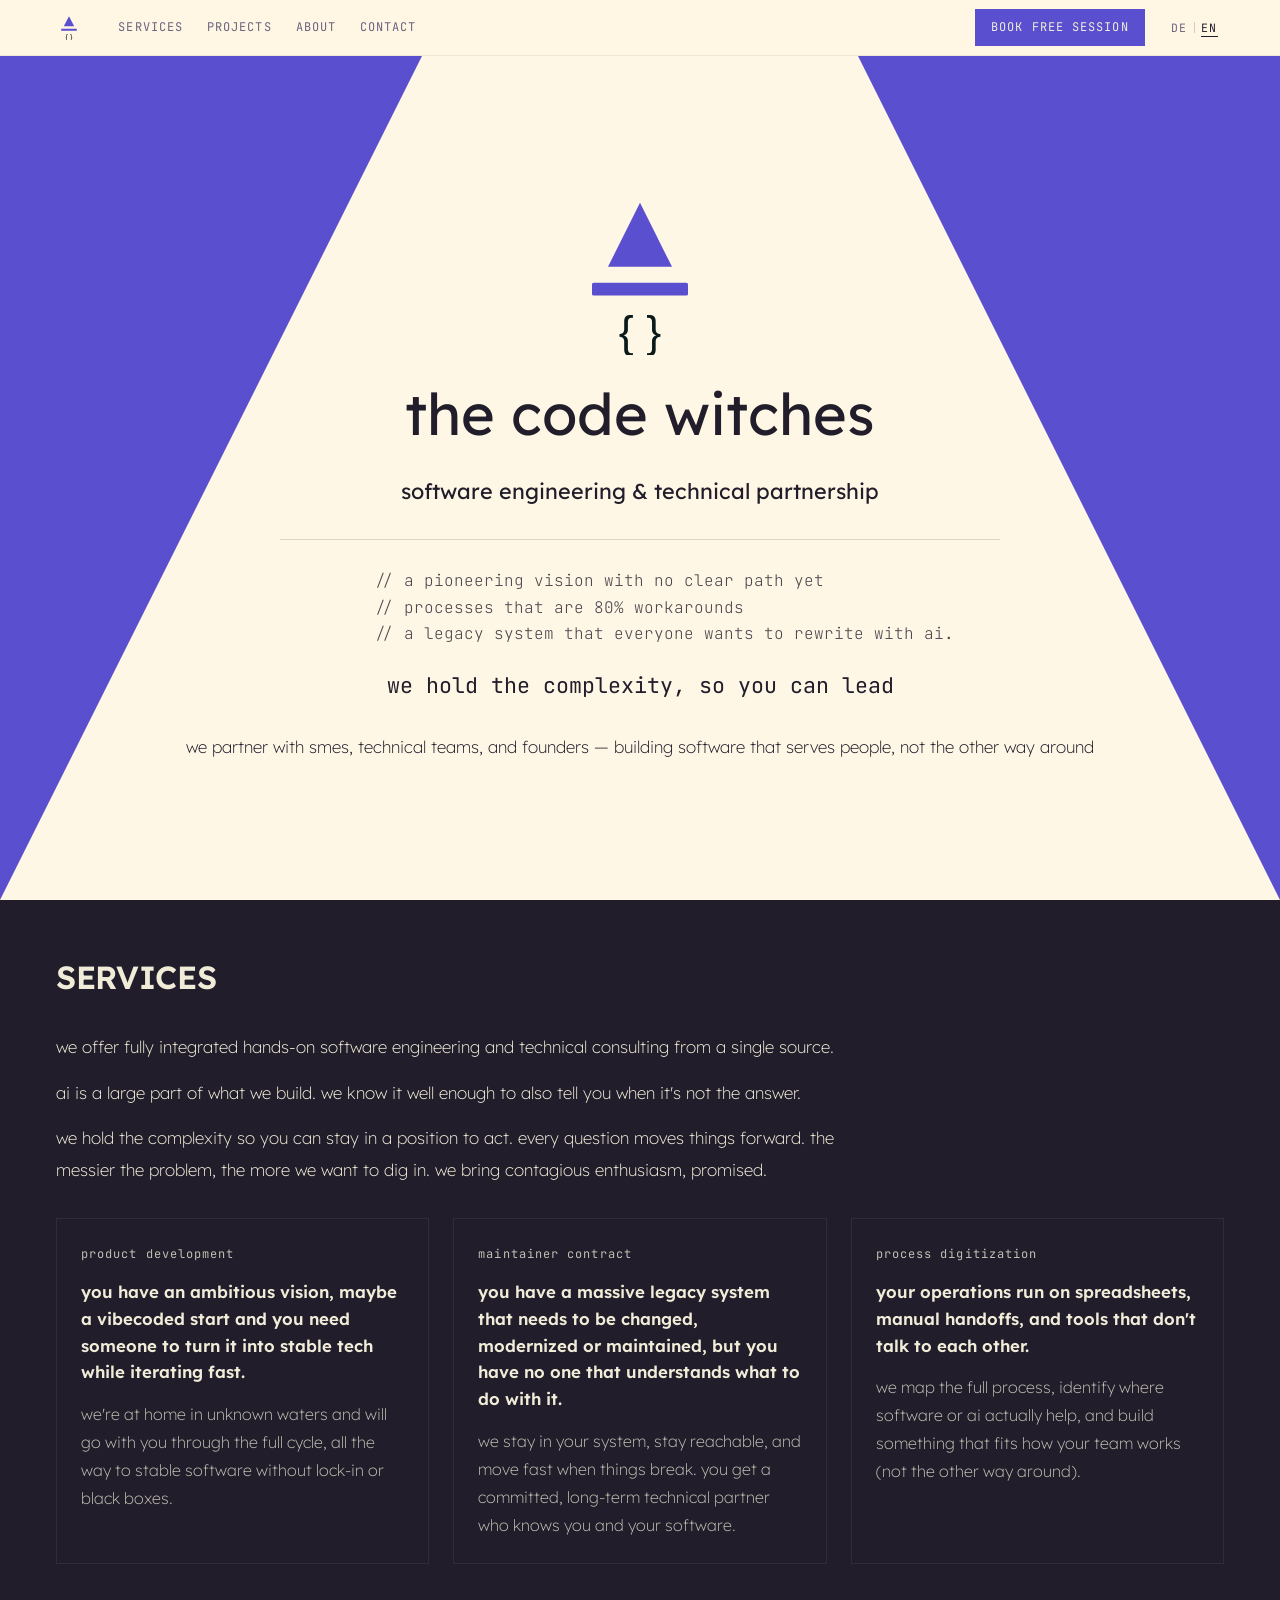
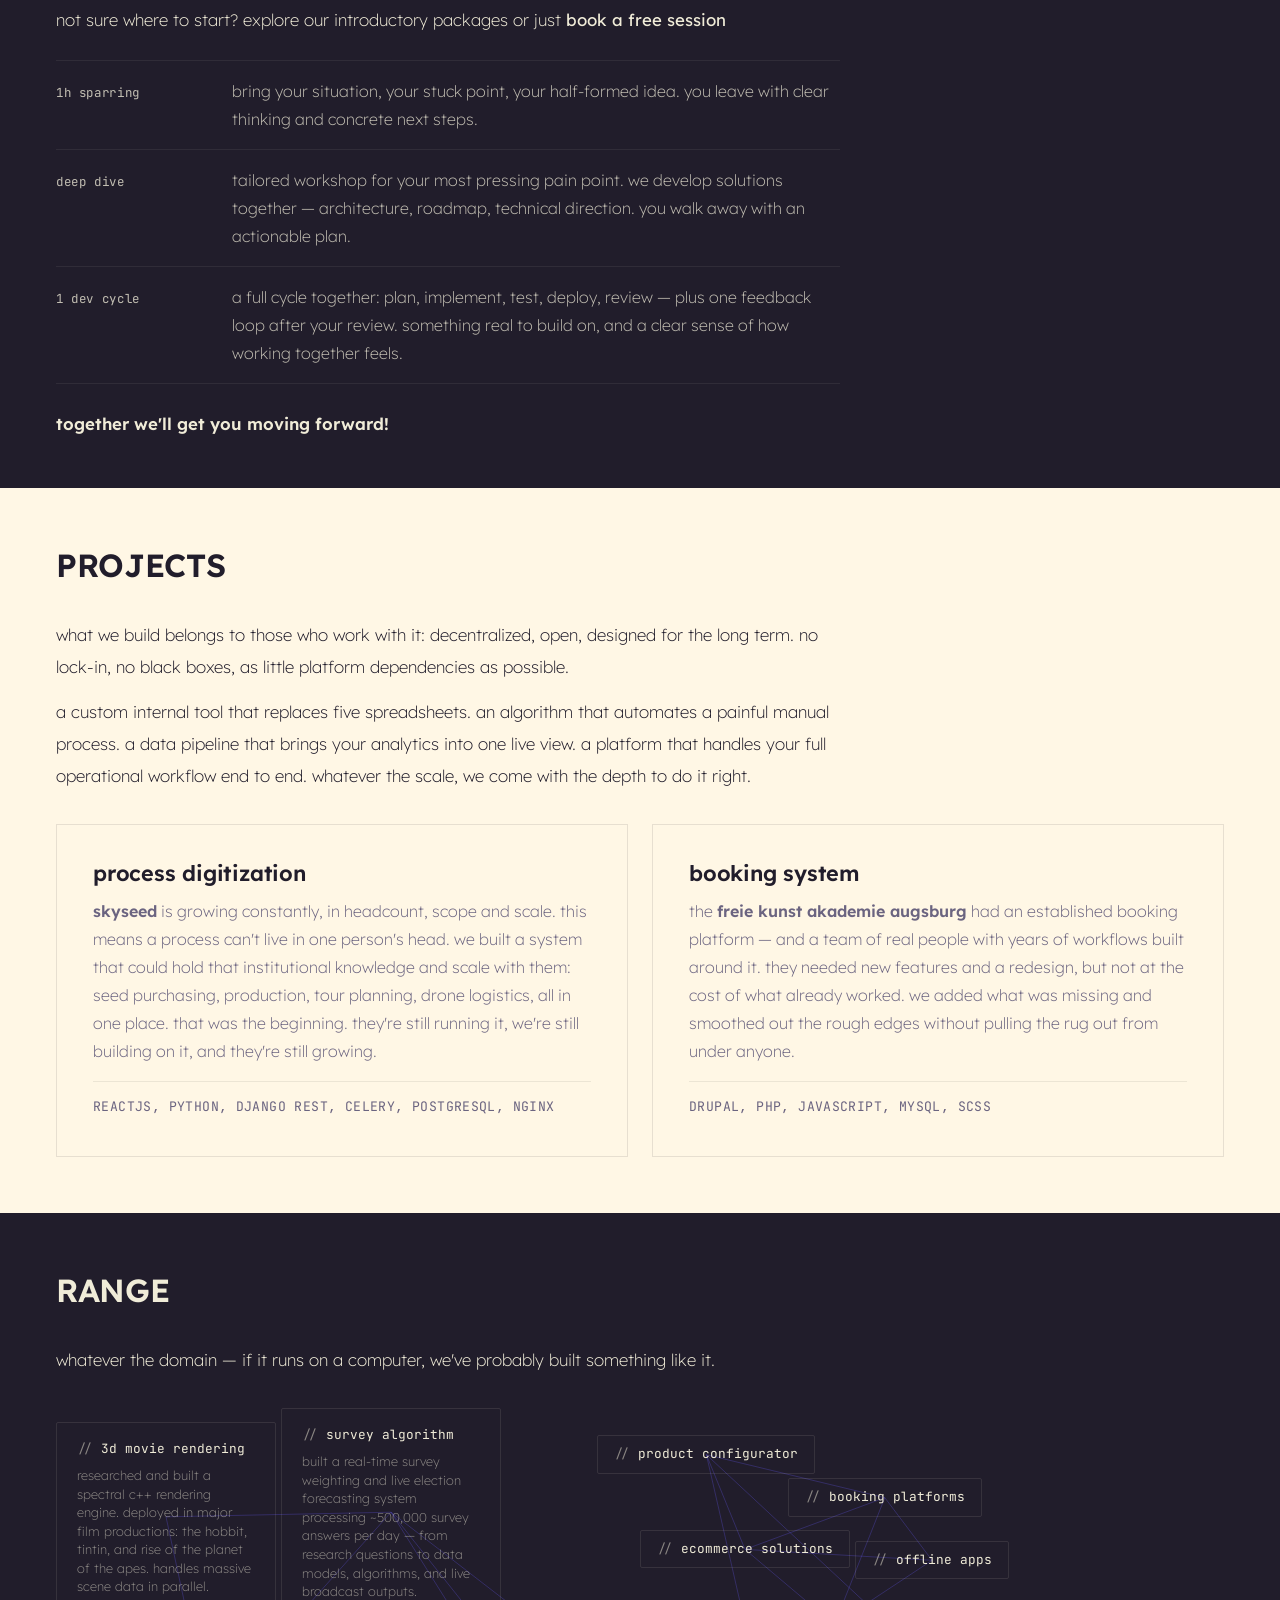
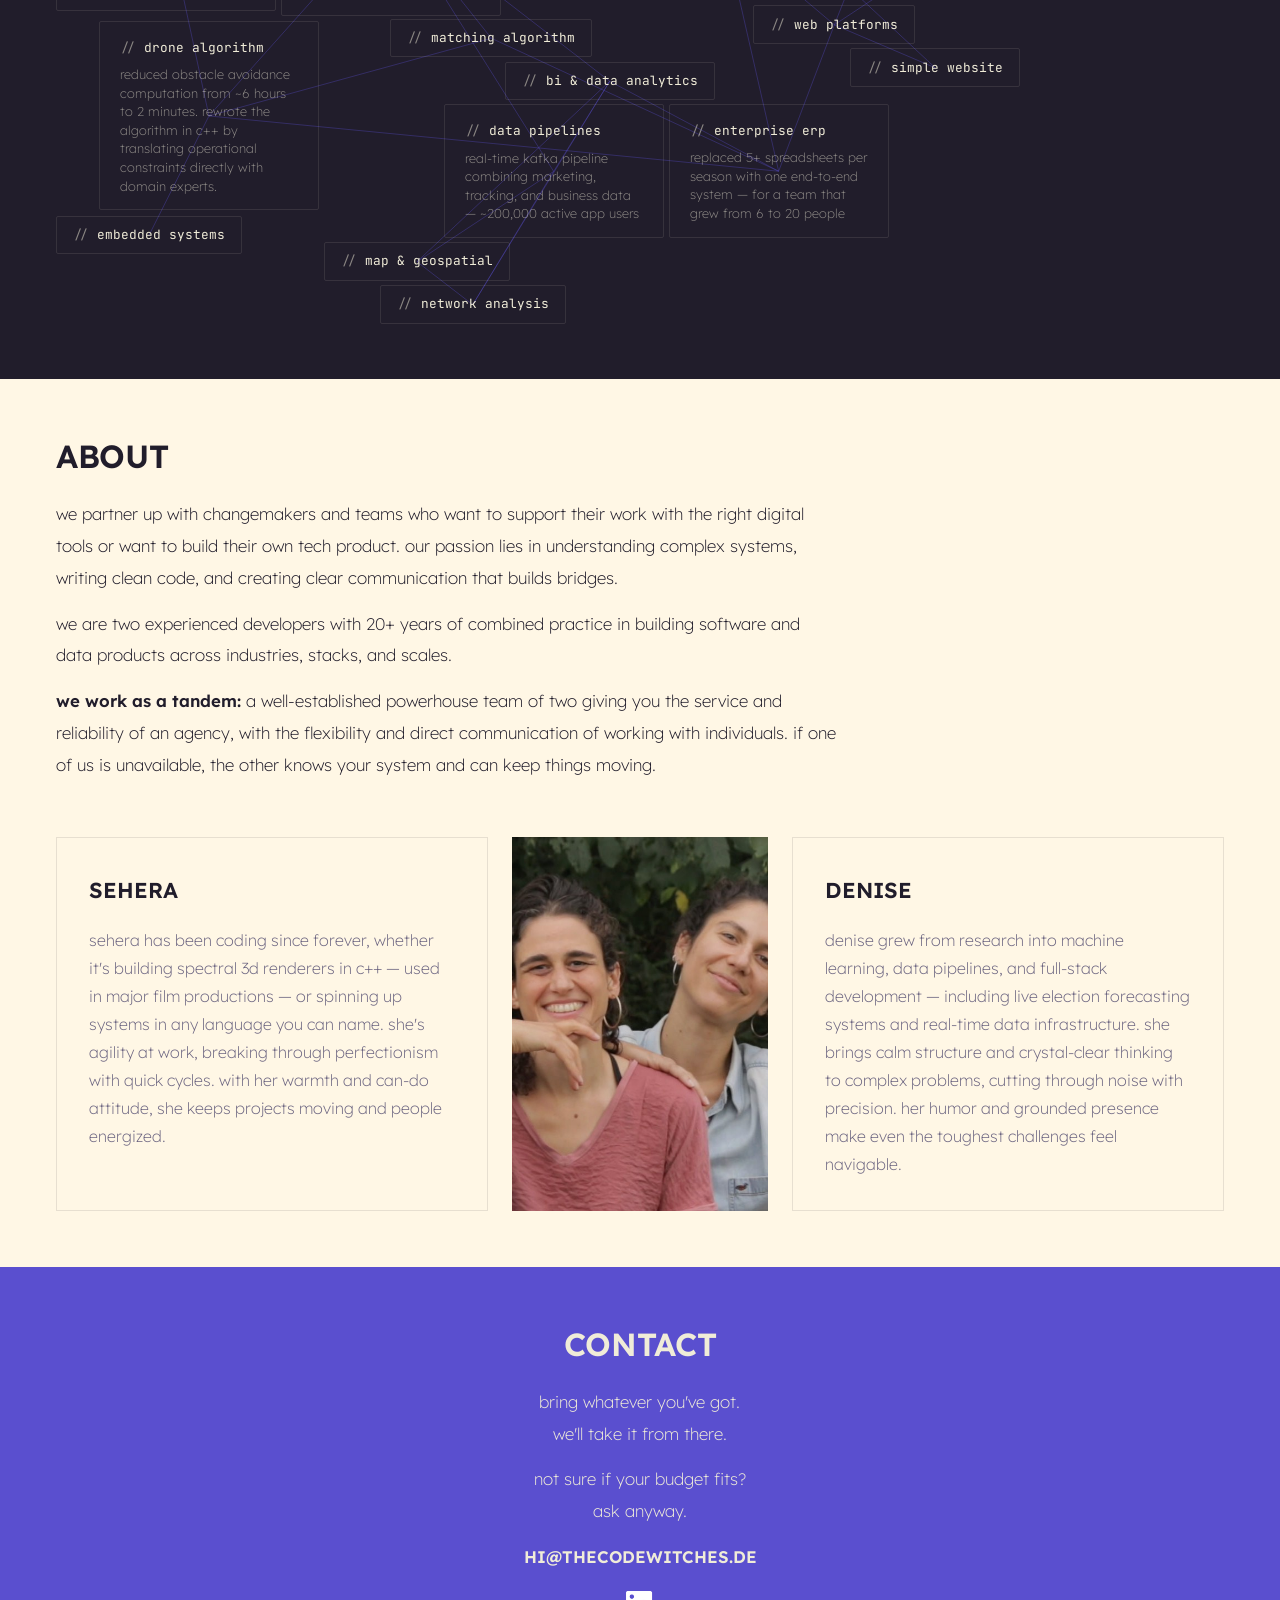
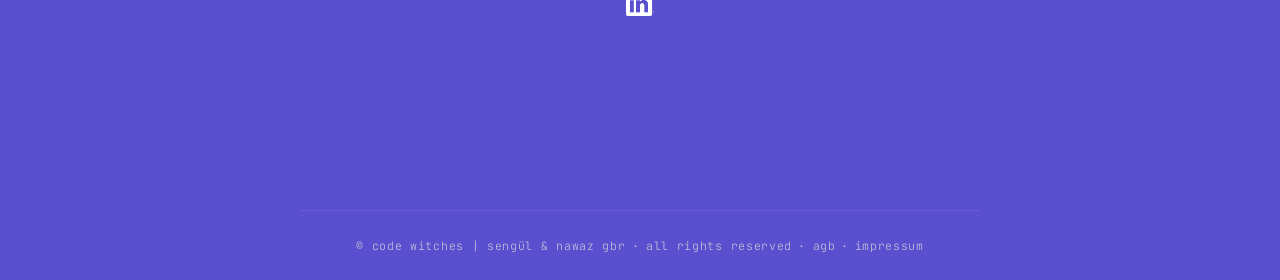
==== index.html @ 7bf9b3cb "add simple website, matching algo, and product configurator to range cloud - add simple website tag " ====
<!doctype html>
<html lang="en">
  <head>
    <meta charset="UTF-8" />
    <meta name="viewport" content="width=device-width, initial-scale=1" />
    <title>the code witches</title>
    <meta
      name="description"
      content="The Code Witches — software engineering & technical partnership for SMEs, technical teams, and founders."
    />
    <meta property="og:title" content="The Code Witches" />
    <meta
      property="og:description"
      content="Software engineering & technical partnership for SMEs, technical teams, and founders."
    />
    <meta property="og:type" content="website" />
    <link rel="preconnect" href="https://fonts.googleapis.com" />
    <link rel="preconnect" href="https://fonts.gstatic.com" crossorigin />
    <link
      href="https://fonts.googleapis.com/css2?family=JetBrains+Mono:wght@400&family=Lexend:wght@100;200;400;600&display=swap"
      rel="stylesheet"
    />
    <link
      rel="icon"
      href="assets/logo.svg"
      type="image/svg+xml"
      media="(prefers-color-scheme: light)"
    />
    <link
      rel="icon"
      href="assets/logo-dark.svg"
      type="image/svg+xml"
      media="(prefers-color-scheme: dark)"
    />
    <link rel="stylesheet" href="styles/main.css" />
    <link rel="stylesheet" href="styles/shared.css" />
    <link rel="stylesheet" href="styles/hero.css" />
    <link rel="stylesheet" href="styles/about.css" />
    <link rel="stylesheet" href="styles/services.css" />
    <link rel="stylesheet" href="styles/clients.css" />
    <link rel="stylesheet" href="styles/range.css" />
    <link rel="stylesheet" href="styles/contact.css" />
    <link rel="stylesheet" href="styles/modal.css" />
  </head>

  <body>
    <header class="site-header"></header>
    <script src="scripts/nav.js"></script>

    <main>
      <!-- Hero -->
      <section id="hero" class="section section__hero">
        <div class="hero__content">
          <img
            class="hero__logo"
            src="assets/logo.svg"
            alt="The Code Witches Logo"
          />
          <h1 class="hero__title">the code witches</h1>
          <p class="hero__tagline" data-i18n="hero.tagline">
            we hold the complexity, so you can lead
          </p>
          <hr class="hero__sep" />
          <div class="hero__poem">
            <div class="hero__poem__lines">
              <p data-i18n="hero.poem1">
                a pioneering vision with no clear path yet
              </p>
              <p data-i18n="hero.poem2">processes that are 80% workarounds</p>
              <p data-i18n="hero.poem3">
                A legacy system that everyone wants to rewrite with AI.
              </p>
            </div>
            <p class="hero__punchline" data-i18n="hero.poem4">
              we hold the complexity, so you can lead
            </p>
          </div>
          <p class="hero__audience" data-i18n="hero.audience">
            we partner with smes, technical teams, and founders — building
            software that serves people, not the other way around
          </p>
        </div>
      </section>

      <!-- Services -->
      <section id="services" class="section section__services">
        <h2 class="section__title" data-i18n="services.title">services</h2>
        <div class="content">
          <p data-i18n="services.p1">
            We offer fully integrated hands-on software engineering and
            technical consulting from a single source.
          </p>
          <p data-i18n="services.p2">
            We work with AI where it genuinely helps — and we'll tell you when
            it doesn't.
          </p>
          <p data-i18n="services.p3">
            We hold the complexity so you can stay in a position to act. Every
            question moves things forward. The messier the problem, the more we
            want to dig in. We bring contagious enthusiasm, promised.
          </p>
        </div>
        <div class="service-offers">
          <div class="service-offer">
            <h3
              class="service-offer__title"
              data-i18n="services.offer.product.title"
            >
              product development
            </h3>
            <p
              class="service-offer__pain"
              data-i18n="services.offer.product.pain"
            >
              You have an ambitious vision, maybe a vibecoded start and you
              need someone to turn it into stable tech while iterating fast.
            </p>
            <p
              class="service-offer__desc"
              data-i18n="services.offer.product.desc"
            >
              We're at home in unknown waters and will go with you through the
              full cycle, all the way to stable software without lock-in or
              black boxes.
            </p>
          </div>
          <div class="service-offer">
            <h3
              class="service-offer__title"
              data-i18n="services.offer.maintainer.title"
            >
              maintainer contract
            </h3>
            <p
              class="service-offer__pain"
              data-i18n="services.offer.maintainer.pain"
            >
              You have a massive legacy system that needs to be changed,
              modernized or maintained, but you have no one that understands
              what do with it.
            </p>
            <p
              class="service-offer__desc"
              data-i18n="services.offer.maintainer.desc"
            >
              We stay in your system, stay reachable, and move fast when things
              break. You get a commited, long-term technical partner who knows
              you and your software.
            </p>
          </div>
          <div class="service-offer">
            <h3
              class="service-offer__title"
              data-i18n="services.offer.process.title"
            >
              process digitization
            </h3>
            <p
              class="service-offer__pain"
              data-i18n="services.offer.process.pain"
            >
              Your operations run on spreadsheets, manual handoffs, and tools
              that don't talk to each other.
            </p>
            <p
              class="service-offer__desc"
              data-i18n="services.offer.process.desc"
            >
              We map the full process, identify where software or ai actually
              help, and build something that fits how your team works (not the
              other way around)
            </p>
          </div>
        </div>
        <p class="service-cards__label" data-i18n="services.onramp">
          not sure where to start? book a free session — or explore our intro
          formats:
        </p>
        <div class="service-steps">
          <div class="service-step">
            <span
              class="service-step__title"
              data-i18n="services.sparring.title"
              >1h sparring</span
            >
            <p class="service-step__desc" data-i18n="services.sparring.desc">
              Bring your situation, your stuck point, your half-formed idea.
              You leave with clear thinking and concrete next steps.
            </p>
          </div>
          <div class="service-step">
            <span
              class="service-step__title"
              data-i18n="services.deepdive.title"
              >deep dive</span
            >
            <p class="service-step__desc" data-i18n="services.deepdive.desc">
              tailored workshop for your most pressing pain point. we develop
              solutions together — architecture, roadmap, technical direction.
              you walk away with an actionable plan.
            </p>
          </div>
          <div class="service-step">
            <span
              class="service-step__title"
              data-i18n="services.devcycle.title"
              >1 dev cycle</span
            >
            <p class="service-step__desc" data-i18n="services.devcycle.desc">
              a full cycle together: discover, plan, implement, test, deploy,
              review — plus one feedback loop after your review. something real
              to build on, and a clear sense of how working together feels.
            </p>
          </div>
        </div>
        <div class="content">
          <p data-i18n="services.p4"><b>Together we'll get you moving forward!</b></p>
        </div>
      </section>

      <!-- Clients -->
      <section id="clients" class="section section__clients">
        <h2 class="section__title" data-i18n="projects.title">projects</h2>
        <div class="content">
          <p data-i18n="projects.p1">
            What we build belongs to those who work with it: decentralized,
            open, designed for the long term. No lock-in, no black boxes, as
            little platform dependencies as possible.
          </p>
          <!-- da häng ich nicht an der formulierung, aber es ist sonst zu wenig text visuell -->
          <p data-i18n="projects.p2">
            A custom internal tool that replaces five spreadsheets. An algorithm
            that automates a painful manual process. A data pipeline that brings
            your analytics into one live view. A platform that handles your full
            operational workflow end to end. Whatever the scale, we come with
            the depth to do it right.
          </p>
        </div>
        <div class="clients__grid">
          <div class="client__block block1">
            <div class="client__block__content">
              <h3
                class="client__block__title"
                data-i18n="projects.digitization.title"
              >
                Process Digitization
              </h3>
              <div class="client__block__details">
                <p
                  class="client__block__description"
                  data-i18n="projects.digitization.desc"
                >
                  <a href="https://www.skyseed.eco" class="client__link"
                    >Skyseed</a
                  >
                  was growing fast — and a growing team means a process can't
                  live in one person's head anymore. We built a system that
                  could hold that institutional knowledge and scale with them:
                  seed purchasing, production, tour planning, drone logistics,
                  all in one place. That was the beginning. They're still
                  running it, we're still building on it, and they're still
                  growing.
                </p>
                <span class="client__block__stack"
                  >ReactJS, Python, Django REST, Celery, PostgreSQL, NGINX</span
                >
              </div>
            </div>
          </div>
          <div class="client__block block2">
            <div class="client__block__content">
              <h3
                class="client__block__title"
                data-i18n="projects.booking.title"
              >
                Booking System
              </h3>
              <div class="client__block__details">
                <p
                  class="client__block__description"
                  data-i18n="projects.booking.desc"
                >
                  The
                  <a
                    href="https://freie-kunst-akademie-augsburg.de/"
                    class="client__link"
                    >Freie Kunst Akademie Augsburg</a
                  >
                  had an established booking platform — and a team of real
                  people with years of workflows built around it. They needed
                  new features and a redesign, but not at the cost of what
                  already worked. We added what was missing and smoothed out the
                  rough edges without pulling the rug out from under anyone.
                </p>
                <span class="client__block__stack"
                  >Drupal, PHP, Javascript, MySQL, SCSS</span
                >
              </div>
            </div>
          </div>
        </div>
      </section>

      <!-- Range / Domain Breadth -->
      <section id="range" class="section section__range">
        <h2 class="section__title" data-i18n="range.title">range</h2>
        <div class="content">
          <p data-i18n="range.intro">
            whatever the domain - if it runs on a computer, chances are we built
            something like it.
          </p>
        </div>
        <div class="breadth__tags">
          <!-- algorithmic cluster -->
          <div class="breadth__tag breadth__tag--featured">
            <span class="breadth__tag__label" data-i18n="range.tag.film.label"
              >3D movie rendering</span
            >
            <span
              class="breadth__tag__outcome"
              data-i18n="range.tag.film.outcome"
              >researched and built a spectral c++ rendering engine. deployed in
              major film productions: the hobbit, tintin, and rise of the planet
              of the apes. parallel scene processing, cuda acceleration.</span
            >
            <div class="breadth__tag__meta">
              <span class="breadth__tag__domain-tag">research</span>
              <span class="breadth__tag__domain-tag">film & vfx</span>
              <span class="breadth__tag__stack-tag">c++</span>
              <span class="breadth__tag__stack-tag">cuda</span>
            </div>
          </div>

          <div class="breadth__tag breadth__tag--featured">
            <span class="breadth__tag__label" data-i18n="range.tag.drone.label"
              >drone algorithm</span
            >
            <span
              class="breadth__tag__outcome"
              data-i18n="range.tag.drone.outcome"
              >reduced obstacle avoidance computation from hours to minutes.
              rewrote the algorithm in c++ by translating operational
              constraints directly with domain experts.</span
            >
            <div class="breadth__tag__meta">
              <span class="breadth__tag__domain-tag">startup</span>
              <span class="breadth__tag__domain-tag">drone tech</span>
              <span class="breadth__tag__stack-tag">c++</span>
            </div>
          </div>

          <div class="breadth__tag">
            <span
              class="breadth__tag__label"
              data-i18n="range.tag.embedded.label"
              >embedded systems</span
            >
            <span
              class="breadth__tag__outcome"
              data-i18n="range.tag.embedded.outcome"
              >escape room control systems — sensors, actuators, game
              state</span
            >
            <div class="breadth__tag__meta">
              <span class="breadth__tag__domain-tag">entertainment</span>
              <span class="breadth__tag__stack-tag">C</span>
              <span class="breadth__tag__stack-tag">PHP</span>
              <span class="breadth__tag__stack-tag">mongoDB</span>
              <span class="breadth__tag__stack-tag">Python</span>
              <span class="breadth__tag__stack-tag">SCSS</span>
            </div>
          </div>

          <div class="breadth__tag breadth__tag--featured">
            <span
              class="breadth__tag__label"
              data-i18n="range.tag.election.label"
              >survey algorithm</span
            >
            <span
              class="breadth__tag__outcome"
              data-i18n="range.tag.election.outcome"
              >built a real-time survey weighting and live election forecasting
              system — from research questions to data models, algorithms, and
              live broadcast outputs.</span
            >
            <div class="breadth__tag__meta">
              <span class="breadth__tag__domain-tag">startup</span>
              <span class="breadth__tag__domain-tag">media</span>
              <span class="breadth__tag__domain-tag">research</span>
              <span class="breadth__tag__stack-tag">Python</span>
              <span class="breadth__tag__stack-tag">R</span>
              <span class="breadth__tag__stack-tag">Kafka</span>
              <span class="breadth__tag__stack-tag">Postgres</span>
            </div>
          </div>

          <!-- data cluster -->
          <div class="breadth__tag breadth__tag--featured">
            <span class="breadth__tag__label" data-i18n="range.tag.data.label"
              >data pipelines</span
            >
            <span
              class="breadth__tag__outcome"
              data-i18n="range.tag.data.outcome"
              >real-time kafka pipeline combining marketing, app and web
              tracking, as well as business data</span
            >
            <div class="breadth__tag__meta">
              <span class="breadth__tag__domain-tag">health tech</span>
              <span class="breadth__tag__domain-tag">startup</span>
              <span class="breadth__tag__stack-tag">Python</span>
              <span class="breadth__tag__stack-tag">Spark</span>
              <span class="breadth__tag__stack-tag">Kafka</span>
              <span class="breadth__tag__stack-tag">Kubernetes</span>
            </div>
          </div>

          <div class="breadth__tag">
            <span class="breadth__tag__label" data-i18n="range.tag.geo.label"
              >map & geospatial</span
            >
            <span
              class="breadth__tag__outcome"
              data-i18n="range.tag.geo.outcome"
              >webgl-based interactive map visualizations for editorial
              use</span
            >
            <div class="breadth__tag__meta">
              <span class="breadth__tag__domain-tag">journalism</span>
              <span class="breadth__tag__stack-tag">Three.js</span>
              <span class="breadth__tag__stack-tag">WebGL</span>
            </div>
          </div>

          <div class="breadth__tag">
            <span
              class="breadth__tag__label"
              data-i18n="range.tag.network.label"
              >network analysis</span
            >
            <span
              class="breadth__tag__outcome"
              data-i18n="range.tag.network.outcome"
              >twitter interaction network and political data
              visualization</span
            >
            <div class="breadth__tag__meta">
              <span class="breadth__tag__domain-tag">politics</span>
              <span class="breadth__tag__stack-tag">D3.js</span>
              <span class="breadth__tag__stack-tag">Python</span>
            </div>
          </div>

          <div class="breadth__tag">
            <span class="breadth__tag__label" data-i18n="range.tag.bi.label"
              >BI & Data Analytics</span
            >
            <span class="breadth__tag__outcome" data-i18n="range.tag.bi.outcome"
              >defined and supplied major KPIs and success metrics to
              stakeholders</span
            >
            <div class="breadth__tag__meta">
              <span class="breadth__tag__domain-tag">startup</span>
              <span class="breadth__tag__domain-tag">research</span>
              <span class="breadth__tag__domain-tag">health tech</span>
              <span class="breadth__tag__stack-tag">R</span>
              <span class="breadth__tag__stack-tag">Python</span>
              <span class="breadth__tag__stack-tag">Metabase</span>
              <span class="breadth__tag__stack-tag">Tableau</span>
            </div>
          </div>

          <!-- web cluster -->
          <div class="breadth__tag">
            <span
              class="breadth__tag__label"
              data-i18n="range.tag.ecommerce.label"
              >ecommerce solutions</span
            >
            <span
              class="breadth__tag__outcome"
              data-i18n="range.tag.ecommerce.outcome"
              >shopify customization and bespoke backend integrations</span
            >
            <div class="breadth__tag__meta">
              <span class="breadth__tag__domain-tag">startup</span>
              <span class="breadth__tag__domain-tag">e-commerce</span>
              <span class="breadth__tag__stack-tag">Shopify</span>
              <span class="breadth__tag__stack-tag">Liquid</span>
            </div>
          </div>

          <div class="breadth__tag">
            <span
              class="breadth__tag__label"
              data-i18n="range.tag.hospitality.label"
              >offline apps</span
            >
            <span
              class="breadth__tag__outcome"
              data-i18n="range.tag.hospitality.outcome"
              >offline recipe app for high-pressure bar service</span
            >
            <div class="breadth__tag__meta">
              <span class="breadth__tag__domain-tag">hospitality</span>
              <span class="breadth__tag__stack-tag">PHP</span>
              <span class="breadth__tag__stack-tag">mongoDB</span>
              <span class="breadth__tag__stack-tag">SCSS</span>
            </div>
          </div>

          <div class="breadth__tag">
            <span class="breadth__tag__label" data-i18n="range.tag.jobs.label"
              >web platforms</span
            >
            <span
              class="breadth__tag__outcome"
              data-i18n="range.tag.jobs.outcome"
              >job board with editorial backend and invoicing workflows</span
            >
            <div class="breadth__tag__meta">
              <span class="breadth__tag__domain-tag">startup</span>
              <span class="breadth__tag__domain-tag">community</span>
              <span class="breadth__tag__stack-tag">Drupal</span>
              <span class="breadth__tag__stack-tag">PHP</span>
              <span class="breadth__tag__stack-tag">JavaScript</span>
              <span class="breadth__tag__stack-tag">SCSS</span>
            </div>
          </div>

          <div class="breadth__tag">
            <span
              class="breadth__tag__label"
              data-i18n="range.tag.academic.label"
              >booking platforms</span
            >
            <span
              class="breadth__tag__outcome"
              data-i18n="range.tag.academic.outcome"
              >course booking, enrollment, certificates, and
              administration</span
            >
            <div class="breadth__tag__meta">
              <span class="breadth__tag__domain-tag">academia</span>
              <span class="breadth__tag__stack-tag">PHP</span>
              <span class="breadth__tag__stack-tag">Drupal</span>
              <span class="breadth__tag__stack-tag">MySQL</span>
              <span class="breadth__tag__stack-tag">SCSS</span>
              <span class="breadth__tag__stack-tag">JavaScript</span>
            </div>
          </div>

          <div class="breadth__tag breadth__tag--featured">
            <span class="breadth__tag__label" data-i18n="range.tag.erp.label"
              >enterprise erp</span
            >
            <span
              class="breadth__tag__outcome"
              data-i18n="range.tag.erp.outcome"
              >replaced full spreadsheet-based operations with one end-to-end
              system</span
            >
            <div class="breadth__tag__meta">
              <span class="breadth__tag__domain-tag">startup</span>
              <span class="breadth__tag__domain-tag">sme</span>
              <span class="breadth__tag__domain-tag">project management</span>
              <span class="breadth__tag__stack-tag">Python</span>
              <span class="breadth__tag__stack-tag">Django</span>
              <span class="breadth__tag__stack-tag">Celery</span>
              <span class="breadth__tag__stack-tag">ReactJS</span>
              <span class="breadth__tag__stack-tag">Postgres</span>
              <span class="breadth__tag__stack-tag">Ruby on Rails</span>
            </div>
          </div>

          <div class="breadth__tag">
            <span
              class="breadth__tag__label"
              data-i18n="range.tag.simplewebsite.label"
              >simple website</span
            >
            <span
              class="breadth__tag__outcome"
              data-i18n="range.tag.simplewebsite.outcome"
              >from a one pager to simple navigation</span
            >
            <div class="breadth__tag__meta">
              <span class="breadth__tag__domain-tag">individual</span>
              <span class="breadth__tag__stack-tag">HTML</span>
              <span class="breadth__tag__stack-tag">CSS</span>
              <span class="breadth__tag__stack-tag">React</span>
              <span class="breadth__tag__stack-tag">JavaScript</span>
            </div>
          </div>

          <div class="breadth__tag">
            <span
              class="breadth__tag__label"
              data-i18n="range.tag.matching.label"
              >matching algorithm</span
            >
            <span
              class="breadth__tag__outcome"
              data-i18n="range.tag.matching.outcome"
              >automated tree seed-to-forest matching — replacing manual allocation with an algorithm across legal, ecological, and operational constraints</span
            >
            <div class="breadth__tag__meta">
              <span class="breadth__tag__domain-tag">startup</span>
              <span class="breadth__tag__domain-tag">greentech</span>
              <span class="breadth__tag__stack-tag">Python</span>
              <span class="breadth__tag__stack-tag">Django</span>
              <span class="breadth__tag__stack-tag">Celery</span>
              <span class="breadth__tag__stack-tag">PostgreSQL</span>
            </div>
          </div>

          <div class="breadth__tag">
            <span
              class="breadth__tag__label"
              data-i18n="range.tag.configurator.label"
              >product configurator</span
            >
            <span
              class="breadth__tag__outcome"
              data-i18n="range.tag.configurator.outcome"
              >interactive configurator that qualifies leads and routes them into CRM — inbound leads increased tenfold</span
            >
            <div class="breadth__tag__meta">
              <span class="breadth__tag__domain-tag">startup</span>
              <span class="breadth__tag__domain-tag">greentech</span>
              <span class="breadth__tag__stack-tag">ReactJS</span>
              <span class="breadth__tag__stack-tag">Webflow</span>
              <span class="breadth__tag__stack-tag">Pipedrive API</span>
            </div>
          </div>

          <canvas class="breadth__web" aria-hidden="true"></canvas>
        </div>
      </section>

      <!-- About -->
      <section id="about" class="section section__about">
        <h2 class="section__title" data-i18n="about.title">about</h2>
        <div class="content">
          <p data-i18n="about.p1">
            We partner up with changemakers and teams who want to support their
            work with the right digital tools or want to build their own tech
            product. Our passion lies in understanding complex systems, writing
            clean code, and creating clear communication that builds bridges.
          </p>
          <p data-i18n="about.p2">
            We are two experienced developers with 20+ years of combined
            practice in building software and data products across industries,
            stacks, and scales.
          </p>

          <p data-i18n="about.p3">
            <b>We work as a tandem:</b> a well-established powerhouse team of
            two giving you the service and reliability of an agency, with the
            flexibility and direct communication of working with individuals. If
            one of us is unavailable, the other knows your system and can keep
            things moving.
          </p>
        </div>
        <div class="about__stack">
          <div class="column column__left">
            <h3 class="subhead">sehera</h3>
            <p data-i18n="about.sehera">
              Sehera has been coding since forever, whether it's building 3D
              renderers in C++ or spinning up systems in any language you can
              name. She's agility at work, breaking through perfectionism with
              quick cycles. With her warmth and can-do attitude, she keeps
              projects moving and people energized.
            </p>
          </div>
          <img class="about__image" src="assets/about.jpg" alt="About us" />
          <div class="column column__right">
            <h3 class="subhead">denise</h3>
            <p data-i18n="about.denise">
              Denise grew from research into machine learning, data pipelines,
              and full-stack development. She brings calm structure and
              crystal-clear thinking to complex problems, cutting through noise
              with precision. Her humor and grounded presence make even the
              toughest challenges feel navigable.
            </p>
          </div>
        </div>
      </section>

      <!-- Contact -->
      <section id="contact" class="section section__contact">
        <div>
          <h2 class="section__title" data-i18n="contact.title">contact</h2>
          <div class="content">
            <p data-i18n="contact.p1">
              Bring whatever you've got. We'll take it from there.
            </p>
            <p data-i18n="contact.budget">
              Not sure if your budget fits? Ask anyway.
            </p>
            <p>
              <a class="link__accent__light" href="mailto:hi@thecodewitches.de"
                >hi&#64;thecodewitches&#46;de</a
              >
            </p>
            <a
              href="https://linkedin.com/company/the-code-witches"
              target="_blank"
              rel="noopener noreferrer"
              class="linkedin-link"
            >
              <div class="linkedin-bg"></div>
              <img src="assets/linkedin-white.png" alt="LinkedIn" />
            </a>
          </div>
        </div>
        <div class="gif__box">
          <video
            autoplay
            muted
            loop
            playsinline
            preload="auto"
            webkit-playsinline
          >
            <source src="assets/witch-cat.mp4" type="video/mp4" />
            <!-- Fallback text for browsers that don't support video -->
            Witch Cat Riding Broomstick
          </video>
        </div>
        <footer class="site-footer">
          <p>© code witches | Sengül & Nawaz GbR</p>
          <p class="footer__separator">&middot;</p>
          <p>All rights reserved</p>
          <p class="footer__separator">&middot;</p>
          <p class="footer__legal">
            <a href="#agb-modal" class="modal-link">AGB</a>
            <span class="footer__legal__separator"> &middot; </span>
            <a href="#impressum-modal" class="modal-link">impressum</a>
          </p>
        </footer>
      </section>
    </main>

    <script defer src="scripts/main.js"></script>
    <script defer src="scripts/i18n.js"></script>

    <!-- AGB Modal -->
    <div id="agb-modal" class="modal">
      <div class="modal-content">
        <a href="#" class="close">&times;</a>
        <section id="agb">
          <h2>Unsere Spielregeln – The Code Witches</h2>

          <h3>1. Was wir machen</h3>
          <p>
            Wir bauen Software, beraten Teams und Gründer:innen und helfen euch,
            eure Ideen in funktionierende Systeme zu verwandeln. Wir liefern
            Code, Konzepte und unsere Erfahrung – keine Rechts- oder
            Finanzberatung.
          </p>

          <h3>2. Wie ein Projekt zustande kommt</h3>
          <p>
            Ein Projekt startet, wenn wir uns auf ein Angebot geeinigt haben.
            Angebote gelten in der Regel 30 Tage. Änderungen besprechen wir
            gemeinsam.
          </p>

          <h3>3. Was wir von euch brauchen</h3>
          <p>
            Damit alles flutscht, brauchen wir eure Infos, Zugänge und Feedback
            rechtzeitig. So können wir konzentriert arbeiten und echte
            Ergebnisse liefern.
          </p>

          <h3>4. Zeit und Ablauf</h3>
          <p>
            Wir geben euch grobe Zeitpläne und Meilensteine. Manchmal ändern
            sich Dinge – wir halten euch auf dem Laufenden und passen Pläne an.
          </p>

          <h3>5. Geld &amp; Bezahlung</h3>
          <p>
            Wir arbeiten nach Stunden- oder Projektbasis, je nach Vereinbarung.
            Zahlungen bitte nach Plan. Wenn es mal hakt, behalten wir uns
            Mahngebühren vor.
          </p>

          <h3>6. Änderungen während des Projekts</h3>
          <p>
            Neue Ideen oder Änderungen am Projektumfang besprechen wir
            gemeinsam. Sie können Zeit oder Kosten beeinflussen – wir halten
            euch immer im Loop.
          </p>

          <h3>7. Wer was besitzt</h3>
          <p>
            Ihr bekommt die Rechte an der Software, die wir für euch erstellen.
            Wir behalten Rechte an eigenen Tools oder Bibliotheken, die wir
            einsetzen.
          </p>

          <h3>8. Vertraulichkeit</h3>
          <p>
            Alles, was wir voneinander erfahren, behandeln wir vertraulich.
            Punkt.
          </p>

          <h3>9. Haftung</h3>
          <p>
            Wir haften nur, wenn wir etwas wirklich grob falsch machen. Für
            indirekte Schäden, entgangene Gewinne oder Datenverlust übernehmen
            wir keine Verantwortung.
          </p>

          <h3>10. Beenden eines Projekts</h3>
          <p>
            Beide Seiten können ein Projekt kündigen, wenn nötig. Schon
            erbrachte Leistungen werden fair abgerechnet.
          </p>

          <h3>11. Datenschutz</h3>
          <p>
            Wir behandeln persönliche Daten nach DSGVO. Details stehen in
            unserer Datenschutzerklärung.
          </p>

          <h3>12. Kleines Kleingedrucktes</h3>
          <ul>
            <li>Es gilt deutsches Recht.</li>
            <li>Gerichtsstand ist unser Sitz.</li>
            <li>Sollte ein Punkt unwirksam sein, bleibt der Rest gültig.</li>
          </ul>
        </section>
      </div>
    </div>

    <div id="impressum-modal" class="modal">
      <div class="modal-content">
        <a href="#" class="close">&times;</a>
        <section id="impressum">
          <h2>Impressum</h2>

          <canvas id="impressum-canvas"></canvas>
          <script defer src="scripts/impressum.js"></script>
        </section>
      </div>
    </div>
  </body>
</html>
---- styles/main.css ----
:root {
  /* ── Palette ── */
  --bg:        #fff7e5;                   /* warm cream — light sections */
  --dark:      #211d2b;                   /* near-black — dark sections */
  --brand:     #5a4fcf;                   /* purple — accent, CTAs, polygons */
  --text:      #211d2b;                   /* ink — on cream */
  --text-inv:  #f0ecd8;                   /* warm off-white — on dark/brand */
  --muted:     #6b6480;                   /* purple-gray — secondary on cream */
  --muted-inv: rgba(240, 236, 216, 0.78); /* secondary on dark/brand */

  /* ── Typography ── */
  --font: "Lexend", system-ui, -apple-system, sans-serif;
  --mono: "JetBrains Mono", "Consolas", monospace;

  /* ── Font weights ── */
  --font-weight-light:  200;
  --font-weight-normal: 400;
  --font-weight-bold:   600;

  /* ── Font scale ── */
  --font-size-xs: 0.8rem;
  --font-size-s:  1.0rem;
  --font-size-sm: 1.05rem;
  --font-size-m:  1.35rem;
  --font-size-l:  1.75rem;
  --font-size-xl: 3.5rem;

  /* ── Layout ── */
  --header-height: 3.5rem;
  --pad-x:         3.5rem;
}

* { box-sizing: border-box; margin: 0; padding: 0; }

html { scroll-behavior: auto; }

body {
  font-family: var(--font);
  font-weight: var(--font-weight-light);
  font-size: var(--font-size-sm);
  text-transform: lowercase;
  background: var(--bg);
  color: var(--text);
  line-height: 1.85;
  text-rendering: optimizeLegibility;
  -webkit-font-smoothing: antialiased;
  -moz-osx-font-smoothing: grayscale;
}

main { margin-top: var(--header-height); }

/* ── NAV ────────────────────────────────────────────── */

.site-header {
  position: fixed;
  inset: 0 0 auto 0;
  height: var(--header-height);
  display: flex;
  align-items: center;
  background: rgba(255, 247, 229, 0.93);
  backdrop-filter: blur(18px) saturate(160%);
  border-bottom: 1px solid rgba(21, 16, 19, 0.07);
  z-index: 1000;
}

.nav {
  width: 100%;
  display: flex;
  align-items: center;
  justify-content: space-between;
  padding: 0 var(--pad-x);
}

.nav__left {
  display: flex;
  align-items: center;
  gap: 0.1rem;
}

.nav__right {
  display: flex;
  align-items: center;
  gap: 1.25rem;
}

.nav__logo {
  display: flex;
  align-items: center;
  margin-right: 1.5rem;
}

.nav__logo img {
  height: 1.6rem;
  width: auto;
  transition: transform 220ms ease;
}
.nav__logo img:hover { transform: scale(1.12); }

.nav__link {
  font-family: var(--mono);
  font-size: 0.75rem;
  font-weight: var(--font-weight-normal);
  color: var(--muted);
  text-decoration: none;
  letter-spacing: 0.09em;
  text-transform: uppercase;
  padding: 0.3rem 0.7rem;
  position: relative;
  transition: color 200ms ease;
}

.nav__link::after {
  content: "";
  position: absolute;
  bottom: 0;
  left: 0.7rem;
  right: 0.7rem;
  height: 1.5px;
  background: currentColor;
  transform: scaleX(0);
  transform-origin: left;
  transition: transform 300ms cubic-bezier(0.16, 1, 0.3, 1);
}

.nav__link:hover,
.nav__link.active { color: var(--text); }

.nav__link:hover::after,
.nav__link.active::after { transform: scaleX(1); }

.nav__cta {
  font-family: var(--mono);
  font-size: 0.75rem;
  font-weight: var(--font-weight-normal);
  letter-spacing: 0.09em;
  text-transform: uppercase;
  text-decoration: none;
  color: var(--text-inv);
  background: var(--brand);
  padding: 0.42rem 0.95rem;
  border: 1.5px solid var(--brand);
  transition: background 220ms ease, color 220ms ease;
}
.nav__cta:hover {
  background: transparent;
  color: var(--brand);
}

/* ── LANGUAGE TOGGLE ────────────────────────────────── */

.lang__toggle {
  display: flex;
  align-items: center;
}

.lang__toggle__option {
  appearance: none;
  background: transparent;
  border: none;
  font-family: var(--mono);
  font-size: 0.72rem;
  color: var(--muted);
  cursor: pointer;
  letter-spacing: 0.1em;
  text-transform: uppercase;
  padding: 0.15rem 0.4rem;
  position: relative;
  transition: color 180ms ease;
}
.lang__toggle__option.active,
.lang__toggle__option:hover:not(.active) { color: var(--text); }

.lang__toggle__option::after {
  content: "";
  position: absolute;
  bottom: 0;
  left: 0.4rem;
  right: 0.4rem;
  height: 1.5px;
  background: currentColor;
  transform: scaleX(0);
  transform-origin: left;
  transition: transform 300ms cubic-bezier(0.16, 1, 0.3, 1);
}
.lang__toggle__option.active::after,
.lang__toggle__option:hover:not(.active)::after { transform: scaleX(1); }

.lang__toggle__divider {
  width: 1px;
  height: 0.7rem;
  background: var(--muted);
  opacity: 0.3;
}

/* ── SECTION BASE ───────────────────────────────────── */

.section {
  scroll-margin-top: var(--header-height);
  display: flex;
  flex-direction: column;
  align-items: stretch;
  position: relative;
  opacity: 0;
  transition: opacity 700ms ease;
}
.section.visible { opacity: 1; }

/* ── FOOTER ─────────────────────────────────────────── */

.site-footer {
  display: flex;
  align-items: center;
  justify-content: center;
  flex-wrap: wrap;
  gap: 0.4rem;
  padding: 1.5rem var(--pad-x);
  font-family: var(--mono);
  font-size: 0.72rem;
  letter-spacing: 0.06em;
  color: var(--muted-inv);
  border-top: 1px solid rgba(240, 236, 216, 0.09);
}

.site-footer p { white-space: nowrap; }

.site-footer a {
  color: inherit;
  text-decoration: none;
  display: inline-block;
  position: relative;
}

.site-footer a::after {
  content: "";
  position: absolute;
  bottom: 0;
  left: 0;
  right: 0;
  height: 1.5px;
  background: var(--text-inv);
  transform: scaleX(0);
  transform-origin: left;
  transition: transform 300ms cubic-bezier(0.16, 1, 0.3, 1);
}
.site-footer a:hover::after { transform: scaleX(1); }

.site-footer .footer__legal {
  display: inline-flex;
  align-items: center;
  gap: 0.35rem;
}

/* ── RESPONSIVE ─────────────────────────────────────── */

@media (max-width: 992px) {
  :root { --pad-x: 1.5rem; }

  .nav { padding: 0 1.5rem; }
  .nav__left { display: none; }
  .nav__cta { font-size: 0.70rem; padding: 0.38rem 0.8rem; }

  .site-footer {
    padding: 1.25rem 1.5rem;
    gap: 0.25rem;
  }
  .footer__separator { display: none; }
  .site-footer p { white-space: normal; }
  .site-footer .footer__legal {
    flex-basis: 100%;
    justify-content: center;
  }
}
---- styles/shared.css ----
/* Shared Styles Used Across Multiple Sections */

/* ── SECTION TITLES ─────────────────────────────────── */

.section__title {
  font-family: var(--font);
  font-size: clamp(1.6rem, 2.5vw, 2.1rem);
  font-weight: var(--font-weight-bold);
  text-transform: uppercase;
  letter-spacing: -0.01em;
  color: var(--text);
  padding: 3rem var(--pad-x) 1.5rem;
  margin: 0;
}

/* Dark section titles */
.section__services .section__title,
.section__range .section__title {
  color: var(--text-inv);
}

/* Brand section title */
.section__contact .section__title {
  color: var(--text-inv);
  padding-bottom: 0.75rem;
}

/* ── CONTENT BLOCK ──────────────────────────────────── */

.content {
  color: var(--text);
  font-weight: var(--font-weight-light);
  padding: 0 var(--pad-x) 2rem;
  font-size: var(--font-size-sm);
  max-width: max(78ch, 70vw);
  line-height: 1.9;
}

.content p { margin-bottom: 0.85rem; }
.content p:last-child { margin-bottom: 0; }
.content b { font-weight: var(--font-weight-bold); }

.content ul {
  padding-left: 1.2rem;
  margin-bottom: 0.85rem;
}
.content li { margin-bottom: 0.4rem; }

/* Inverted content on dark/brand sections */
.section__services .content,
.section__range .content,
.section__contact .content {
  color: var(--text-inv);
}

/* ── LINK ACCENTS ───────────────────────────────────── */

/* Shared sliding-underline base for all text links */
.link__accent,
.link__accent__light,
.cta {
  display: inline-block;
  position: relative;
  text-decoration: none;
}

.link__accent::after,
.link__accent__light::after,
.cta::after {
  content: "";
  position: absolute;
  bottom: 0;
  left: 0;
  right: 0;
  height: 1.5px;
  background: currentColor;
  transform: scaleX(0);
  transform-origin: left;
  transition: transform 300ms cubic-bezier(0.16, 1, 0.3, 1);
}

.link__accent:hover::after,
.link__accent__light:hover::after,
.cta:hover::after { transform: scaleX(1); }

.link__accent {
  color: var(--text);
  font-weight: var(--font-weight-bold);
  text-transform: uppercase;
}

/* Inverted on dark sections */
.section__services .link__accent {
  color: var(--text-inv);
}

.link__accent__light {
  color: var(--text-inv);
  font-weight: var(--font-weight-bold);
  text-transform: uppercase;
}

/* In-text CTA */
.cta {
  font-family: var(--mono);
  font-size: 0.88em;
  font-weight: var(--font-weight-normal);
  letter-spacing: 0.05em;
  color: var(--brand);
}

/* CTA on dark sections */
.section__services .cta {
  color: var(--text-inv);
}

/* ── ABOUT COLUMNS ──────────────────────────────────── */

.columns {
  display: grid;
  grid-template-columns: 1fr 1fr;
  width: 100%;
  gap: 1.5rem;
  padding: 0 var(--pad-x) 3rem;
}

.column {
  display: flex;
  flex-direction: column;
  align-items: flex-start;
  justify-content: flex-start;
  padding: 2rem;
  cursor: default;
  position: relative;
  border: 1.5px solid rgba(21, 16, 19, 0.1);
  background: transparent;
  transition: border-color 260ms ease;
  text-align: left;
}

.column:hover { border-color: var(--brand); }

/* Remove old color overrides — plain columns only */
.column__left,
.column__right {
  background: transparent;
  color: var(--text);
  padding: 2rem;
  text-align: left;
}

.subhead {
  font-size: var(--font-size-m);
  font-weight: var(--font-weight-bold);
  text-transform: uppercase;
  color: var(--text);
  margin: 0 0 1rem 0;
  position: static;
  transform: none;
  opacity: 1;
  white-space: normal;
}

.column p {
  font-size: var(--font-size-s);
  line-height: 1.75;
  font-weight: var(--font-weight-light);
  color: var(--muted);
  opacity: 1;
}

/* ── MOBILE ─────────────────────────────────────────── */

@media (max-width: 992px) {
  .section__title {
    padding: 2.5rem var(--pad-x) 1.25rem;
    font-size: 1.6rem;
  }

  .content {
    font-size: var(--font-size-s);
    padding: 0 var(--pad-x) 1.5rem;
    max-width: 100%;
  }

  .columns {
    grid-template-columns: 1fr;
    gap: 1rem;
    padding: 0 var(--pad-x) 2rem;
  }

  .column {
    padding: 1.5rem;
  }
}
---- styles/hero.css ----
/* Hero Section */

.section__hero {
  width: 100%;
  max-width: none;
  margin: 0;
  padding: 0;
  background: var(--bg);
  overflow: hidden;
  isolation: isolate;
  min-height: calc(100vh - var(--header-height));
  display: flex;
  align-items: center;
  justify-content: center;
}

/* Brand polygon — left corner */
.section__hero::before {
  content: "";
  position: absolute;
  top: 0;
  left: 0;
  width: 35vw;
  height: 70vw;
  background: var(--brand);
  clip-path: polygon(0 0, 100% 0, 0 100%);
  pointer-events: none;
  z-index: -1;
}

/* Brand polygon — right corner */
.section__hero::after {
  content: "";
  position: absolute;
  top: 0;
  right: 0;
  width: 35vw;
  height: 70vw;
  background: var(--brand);
  clip-path: polygon(100% 0, 0 0, 100% 100%);
  pointer-events: none;
  z-index: -1;
}

.hero__content {
  display: flex;
  flex-direction: column;
  align-items: center;
  text-align: center;
  padding: 2rem var(--pad-x);
  width: 100%;
  max-width: 52rem;
  gap: 1.75rem;
}

.hero__logo {
  height: 10rem;
  width: auto;
}

.hero__title {
  font-size: clamp(3.5rem, 4.5vw, 4.5rem);
  font-weight: var(--font-weight-normal);
  color: var(--text);
  margin: 0;
  line-height: 1.05;
}

.hero__sep {
  border: none;
  border-top: 1px solid rgba(21, 16, 19, 0.15);
  width: 100%;
  margin: 0;
}

.hero__tagline {
  color: var(--text);
  font-weight: var(--font-weight-normal);
  font-size: var(--font-size-m);
  margin: 0;
}

/* Poem block */
.hero__poem {
  display: flex;
  flex-direction: column;
  gap: 0.3rem;
  width: 100%;
}

.hero__poem__lines {
  text-align: left;
  width: fit-content;
  margin: 0 auto;
  transform: translateX(1.5rem);
}

.hero__poem p {
  font-family: var(--mono);
  color: var(--text);
  opacity: 0.8;
  font-weight: var(--font-weight-light);
  font-size: 1rem;
  margin: 0;
  line-height: 1.65;
  white-space: nowrap;
}

.hero__poem p::before {
  content: "// ";
}

.hero__punchline {
  font-size: var(--font-size-m) !important;
  margin-top: 1rem !important;
  color: var(--text) !important;
  font-weight: var(--font-weight-normal) !important;
  opacity: 1 !important;
  white-space: normal !important;
}

.hero__punchline::before {
  content: none !important;
}

.hero__audience {
  color: var(--text);
  font-size: var(--font-size-sm);
  font-weight: var(--font-weight-light);
  line-height: 1.75;
  margin: 0;
  white-space: nowrap;
}

/* Desktop: preserve 1:2 angle, bottom vertex at lower corners */
@media (min-width: 993px) {
  .section__hero::before,
  .section__hero::after {
    width: calc((100vh - var(--header-height)) / 2);
    height: calc(100vh - var(--header-height));
  }
}

/* Mobile */
@media (max-width: 992px) {
  .hero__content {
    padding: 1.5rem var(--pad-x);
    gap: 1.25rem;
  }

  .hero__logo {
    height: 6.5rem;
  }

  .hero__title {
    font-size: clamp(1.6rem, 8vw, 4rem);
  }

  .hero__tagline {
    font-size: var(--font-size-s);
  }

  .hero__poem p {
    font-size: var(--font-size-xs);
    white-space: normal;
  }

  .hero__punchline {
    font-size: var(--font-size-s) !important;
  }

  .hero__audience {
    font-size: var(--font-size-s);
    white-space: normal;
  }
}
---- styles/about.css ----
/* About Section */

.section__about {
  background: var(--bg);
  position: relative;
}

.section__about .section__title {
  padding-bottom: 0.75rem;
}

.section__about .content {
  text-align: left;
  max-width: max(78ch, 70vw);
}

/* ── ABOUT STACK ────────────────────────────────────── */

/* Sehera | Image | Denise — three-column row */
.section__about .about__stack {
  display: grid;
  grid-template-columns: 1fr 22% 1fr;
  align-items: stretch;
  gap: 1.5rem;
  width: 100%;
  padding: 1.5rem var(--pad-x) 3.5rem;
}

.about__image {
  display: block;
  width: 100%;
  height: 100%;
  object-fit: cover;
  object-position: center top;
  filter: brightness(1.02);
  transition: filter 0.3s ease;
  cursor: pointer;
}

.about__image:hover {
  filter: brightness(1.06) saturate(1.1);
}

/* Desktop */
@media (min-width: 1025px) {
  .section__about .content {
    margin: 0;
    padding-left: var(--pad-x);
    padding-right: var(--pad-x);
  }
}

/* Mobile */
@media (max-width: 1024px) {
  .section__about {
    padding: 0 0 2rem;
  }

  .section__about .content {
    padding: 0 var(--pad-x) 1.5rem;
    max-width: 100%;
  }

  .section__about .about__stack {
    grid-template-columns: 1fr;
    padding: 0 var(--pad-x) 2rem;
    gap: 1rem;
  }

  .about__image {
    height: auto;
    max-height: 40vh;
    object-fit: contain;
    order: -1;
  }

  .section__about .column p {
    font-size: var(--font-size-xs);
  }
}
---- styles/services.css ----
/* Services Section */

.section__services {
  background: var(--dark);
}

/* ── MAIN OFFERS ────────────────────────────────────── */

.service-offers {
  display: flex;
  flex-wrap: wrap;
  gap: 1.5rem;
  width: 100%;
  padding: 0 var(--pad-x) 2.5rem;
}

.service-offer {
  flex: 1 1 28%;
  min-width: 220px;
  display: flex;
  flex-direction: column;
  padding: 1.5rem;
  border: 1.5px solid rgba(240, 236, 216, 0.07);
  background: transparent;
  transition: border-color 260ms ease;
}

.service-offer:hover {
  border-color: var(--brand);
}

.service-offer__title {
  font-family: var(--mono);
  font-size: 0.75rem;
  font-weight: var(--font-weight-normal);
  color: var(--muted-inv);
  letter-spacing: 0.09em;
  margin: 0 0 0.85rem;
}

.service-offer__pain {
  font-size: var(--font-size-sm);
  font-weight: var(--font-weight-bold);
  color: var(--text-inv);
  line-height: 1.6;
  margin: 0 0 0.85rem;
}

.service-offer__desc {
  font-size: var(--font-size-s);
  font-weight: var(--font-weight-light);
  color: var(--muted-inv);
  line-height: 1.75;
  margin: 0;
}

/* ── ON-RAMP LABEL ──────────────────────────────────── */

.service-cards__label {
  font-size: var(--font-size-sm);
  font-weight: var(--font-weight-light);
  color: var(--text-inv);
  padding: 0 var(--pad-x) 1.5rem;
  line-height: 1.9;
}

.service-cards__label .cta {
  font-family: inherit;
  font-size: inherit;
  letter-spacing: inherit;
}

/* ── INTRO STEPS ────────────────────────────────────── */

.service-steps {
  max-width: max(78ch, 70vw);
  padding: 0 var(--pad-x) 3.5rem;
}

.service-step {
  display: grid;
  grid-template-columns: 9rem 1fr;
  gap: 2rem;
  padding: 1rem 0;
  border-top: 1px solid rgba(240, 236, 216, 0.07);
  align-items: baseline;
}

.service-step:last-child {
  border-bottom: 1px solid rgba(240, 236, 216, 0.07);
}

.service-step__title {
  font-family: var(--mono);
  font-size: 0.78rem;
  font-weight: var(--font-weight-normal);
  color: var(--muted-inv);
  letter-spacing: 0.05em;
}

.service-step__desc {
  font-size: var(--font-size-s);
  font-weight: var(--font-weight-light);
  color: var(--muted-inv);
  line-height: 1.75;
  margin: 0;
}

/* closing slogan spacing */
.section__services .service-steps {
  padding-bottom: 1.5rem;
}

.section__services .content:last-child {
  padding-bottom: 3rem;
}

/* ── MOBILE ─────────────────────────────────────────── */

@media (max-width: 992px) {
  .service-offers {
    flex-direction: column;
    gap: 1rem;
    padding: 0 var(--pad-x) 2rem;
  }

  .service-offer {
    flex: 0 0 auto;
    width: 100%;
    padding: 1.25rem;
  }

  .service-offer__pain {
    font-size: var(--font-size-s);
  }

  .service-steps {
    padding: 0 var(--pad-x) 2.5rem;
  }

  .service-step {
    grid-template-columns: 1fr;
    gap: 0.35rem;
    padding: 0.85rem 0;
  }
}
---- styles/clients.css ----
/* Projects / Clients Section */

.section__clients {
  background: var(--bg);
}

/* ── 2 × 2 GRID ─────────────────────────────────────── */

.clients__grid {
  display: grid;
  grid-template-columns: 1fr 1fr;
  gap: 1.5rem;
  width: 100%;
  padding: 0 var(--pad-x) 3.5rem;
}

.client__block {
  display: flex;
  flex-direction: column;
  padding: 2.25rem;
  border: 1.5px solid rgba(21, 16, 19, 0.1);
  background: transparent;
  transition: border-color 260ms ease;
  cursor: default;
}

.client__block:hover {
  border-color: var(--brand);
}

.client__block__content {
  display: flex;
  flex-direction: column;
  gap: 0.75rem;
  height: 100%;
}

.client__block__title {
  font-family: var(--font);
  font-weight: var(--font-weight-bold);
  font-size: var(--font-size-m);
  letter-spacing: -0.01em;
  line-height: 1.1;
  color: var(--text);
  margin: 0;
  position: static;
  transform: none;
  opacity: 1;
  text-align: left;
  width: auto;
}

.client__block__details {
  display: flex;
  flex-direction: column;
  gap: 1rem;
  flex: 1;
  opacity: 1;
  text-align: left;
  color: var(--text);
}

.client__block__description {
  font-size: var(--font-size-s);
  font-weight: var(--font-weight-light);
  line-height: 1.75;
  color: var(--muted);
  margin: 0;
}

.client__block__stack {
  font-family: var(--mono);
  font-size: 0.82rem;
  font-weight: var(--font-weight-normal);
  letter-spacing: 0.03em;
  color: var(--muted);
  text-transform: uppercase;
  border-top: 1px solid rgba(21, 16, 19, 0.08);
  padding-top: 0.85rem;
  margin-top: auto;
  display: block;
}

.client__link {
  color: inherit;
  text-decoration: none;
  font-weight: var(--font-weight-bold);
  display: inline-block;
  position: relative;
}

.client__link::after {
  content: "";
  position: absolute;
  bottom: 0;
  left: 0;
  right: 0;
  height: 1.5px;
  background: currentColor;
  transform: scaleX(0);
  transform-origin: left;
  transition: transform 300ms cubic-bezier(0.16, 1, 0.3, 1);
}

.client__link:hover::after { transform: scaleX(1); }

/* ── MOBILE ─────────────────────────────────────────── */

@media (max-width: 992px) {
  .clients__grid {
    grid-template-columns: 1fr;
    gap: 1rem;
    padding: 0 var(--pad-x) 2.5rem;
  }

  .client__block {
    padding: 1.5rem;
  }

  .client__block__title {
    font-size: var(--font-size-s);
  }

  .client__block__description {
    font-size: var(--font-size-xs);
  }

  .client__block__stack {
    font-size: 0.75rem;
  }
}
---- styles/range.css ----
/* Range / Domain Breadth Section */

.section__range {
  background: var(--dark);
  overflow: visible;
}

/* Cloud container — height set by JS */
.breadth__tags {
  position: relative;
  overflow: visible;
  padding: 0 var(--pad-x) 3.5rem;
  min-height: 260px;
}

/* Canvas web overlay */
.breadth__web {
  position: absolute;
  top: 0;
  left: 0;
  pointer-events: none;
  z-index: 0;
  opacity: 0;
  transition: opacity 0.8s ease;
}
.section__range.visible .breadth__web {
  opacity: 1;
}

/* Base tag */
.breadth__tag {
  position: absolute;
  z-index: 1;
  display: inline-flex;
  flex-direction: column;
  align-items: flex-start;
  padding: 0.4rem 1rem;
  background: transparent;
  color: var(--text-inv);
  border-radius: 2px;
  cursor: default;
  font-size: var(--font-size-xs);
  font-weight: var(--font-weight-normal);
  border: 1.5px solid rgba(240, 236, 216, 0.1);
  transition: border-color 260ms ease;
  white-space: nowrap;
  max-width: 220px;
}

.breadth__tag__label {
  font-family: var(--mono);
}

.breadth__tag__label::before {
  content: '// ';
  opacity: 0.5;
}

.breadth__tag__outcome {
  display: none;
}

/* Featured boxes: description always visible, consistent width */
.breadth__tag--featured {
  padding: 0.9rem 1.25rem;
  white-space: normal;
  width: 220px;
}

.breadth__tag--featured .breadth__tag__outcome {
  display: block;
  font-size: var(--font-size-xs);
  font-weight: var(--font-weight-light);
  color: rgba(240, 236, 216, 0.52);
  margin-top: 0.35rem;
  line-height: 1.45;
}

/* Meta tags (domain + tech stack) — hidden until hover/tap */
.breadth__tag__meta {
  display: none;
  flex-wrap: wrap;
  gap: 0.25rem;
  margin-top: 0.5rem;
  align-items: center;
}

.breadth__tag__domain-tag,
.breadth__tag__stack-tag {
  font-family: var(--mono);
  font-size: 0.6rem;
  padding: 0.1rem 0.4rem;
  border-radius: 2px;
  line-height: 1.4;
}

.breadth__tag__domain-tag {
  color: var(--brand);
  border: 1px solid currentColor;
  opacity: 0.85;
}

.breadth__tag__stack-tag {
  color: rgba(240, 236, 216, 0.5);
  border: 1px solid rgba(240, 236, 216, 0.15);
}

/* Desktop: on hover all tags expand to featured style */
@media (min-width: 1101px) {
  .breadth__tag:hover {
    border-color: var(--brand);
    outline: 1.5px solid var(--brand);
    background: var(--dark);
    z-index: 100;
  }

  .breadth__tag:not(.breadth__tag--featured):hover {
    white-space: normal;
    width: 220px;
    padding: 0.4rem 1rem 0.9rem;
  }

  .breadth__tag:hover .breadth__tag__outcome {
    display: block;
    font-size: var(--font-size-xs);
    font-weight: var(--font-weight-light);
    color: rgba(240, 236, 216, 0.52);
    margin-top: 0.35rem;
    line-height: 1.45;
  }

  .breadth__tag:hover .breadth__tag__meta {
    display: flex;
  }
}


/* Mobile: revert to static wrapping layout */
@media (max-width: 1100px) {
  .breadth__tags {
    position: static;
    display: flex;
    flex-wrap: wrap;
    gap: 1.1rem;
    align-items: flex-start;
    min-height: 0;
    height: auto !important;
    padding: 1rem var(--pad-x) 3.5rem;
    overflow: visible;
  }

  .breadth__tag {
    position: static;
    white-space: normal;
    cursor: pointer;
  }

  /* featured boxes: collapse to same size as small boxes */
  .breadth__tag--featured {
    width: auto;
    padding: 0.4rem 1rem;
  }

  .breadth__tag--featured .breadth__tag__outcome {
    display: none;
  }

  .breadth__web { display: none; }

  /* tap to reveal outcome on all boxes */
  .breadth__tag.active {
    outline: 1.5px solid var(--brand);
  }

  .breadth__tag.active .breadth__tag__outcome {
    display: block;
    font-size: 0.78rem;
    font-weight: var(--font-weight-light);
    color: var(--muted-inv);
    margin-top: 0.3rem;
    line-height: 1.4;
  }

  .breadth__tag.active .breadth__tag__meta {
    display: flex;
  }
}

/* Medium screens: extra breathing room between tags */
@media (min-width: 540px) and (max-width: 1100px) {
  .breadth__tags {
    gap: 1.4rem;
    padding: 1.25rem var(--pad-x) 4rem;
  }
}
---- styles/contact.css ----
/* Contact Section */

.section__contact {
  display: flex;
  flex-direction: column;
  align-items: center;
  justify-content: space-between;
  text-align: center;
  background: var(--brand);
}

.section__contact .content {
  max-width: 70%;
  margin: 0 auto;
  color: var(--text-inv);
}

.section__contact .content p {
  margin-bottom: 0.85rem;
}

/* ── GIF / WITCH CAT ────────────────────────────────── */

.gif__box {
  width: 20vw;
  min-width: 180px;
  display: flex;
  align-items: center;
  justify-content: center;
  margin: 1rem 0;
}

.gif__box video {
  width: 100%;
  height: auto;
  border-radius: 6px;
  cursor: default;
  pointer-events: none;
}

/* ── LINKEDIN ───────────────────────────────────────── */

.linkedin-link {
  display: inline-block;
  vertical-align: middle;
  position: relative;
  transition: transform 220ms ease;
}
.linkedin-link:hover { transform: scale(1.12); }

.linkedin-bg {
  position: absolute;
  top: 0.2em;
  left: 0.2em;
  width: calc(1.5em - 0.4em);
  height: calc(1.5em - 0.4em);
  background-color: var(--brand);
  transition: background-color 0.2s ease;
  z-index: 1;
}


.linkedin-link img {
  height: 1.5em;
  width: auto;
  display: block;
  position: relative;
  z-index: 2;
}
---- styles/modal.css ----
.modal {
  display: none;
  position: fixed;
  z-index: 1000;
  left: 0;
  top: 0;
  width: 100%;
  height: 100%;
  overflow-y: auto;
  padding: 2rem;
  box-sizing: border-box;
}

/* Modal content box */
.modal-content {
  background: var(--bg);
  max-width: 800px;
  margin: 2rem auto;
  padding: 1rem 2rem;
  border-radius: 0px;
  box-shadow: 0 8px 24px rgba(0, 0, 0, 0.3);
  position: relative;
}

/* Close button */
.modal .close {
  position: absolute;
  top: 1rem;
  right: 1rem;
  text-decoration: none;
  font-size: 2rem;
  color: var(--text);
}

.modal .close:hover {
  color: var(--brand);
}

/* Optional: style headings and paragraphs */
.modal h2 {
  margin-top: 0;
}

.modal h3 {
  margin-top: 1.5rem;
}

.modal p,
.modal ul {
  line-height: 1.6;
}

.modal-link {
  text-decoration: none;
  color: var(--bg);
}

.modal-link:hover {
  color: var(--text-inv);
}

/* Responsive modal text */
@media (max-width: 992px) {
  .modal-content {
    font-size: var(--font-size-xs);
    padding: 1rem 1.25rem;
  }
}
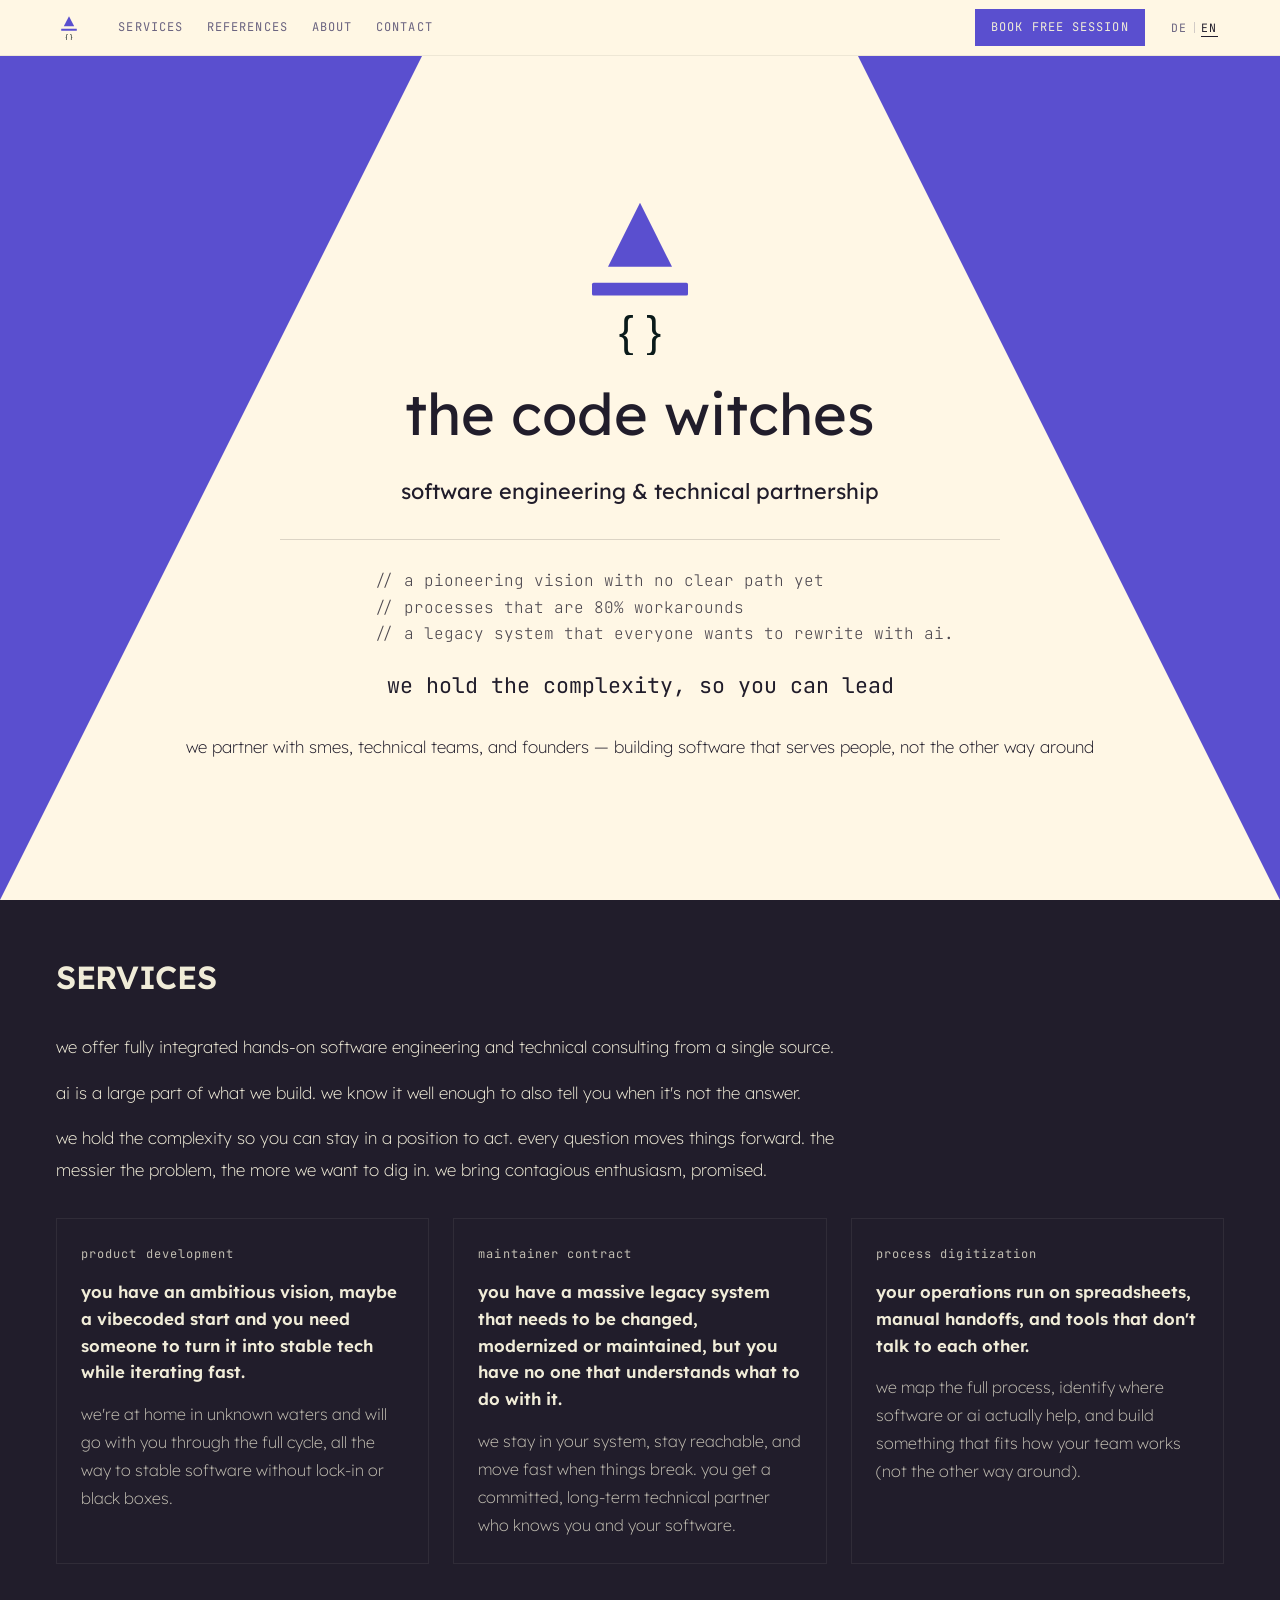
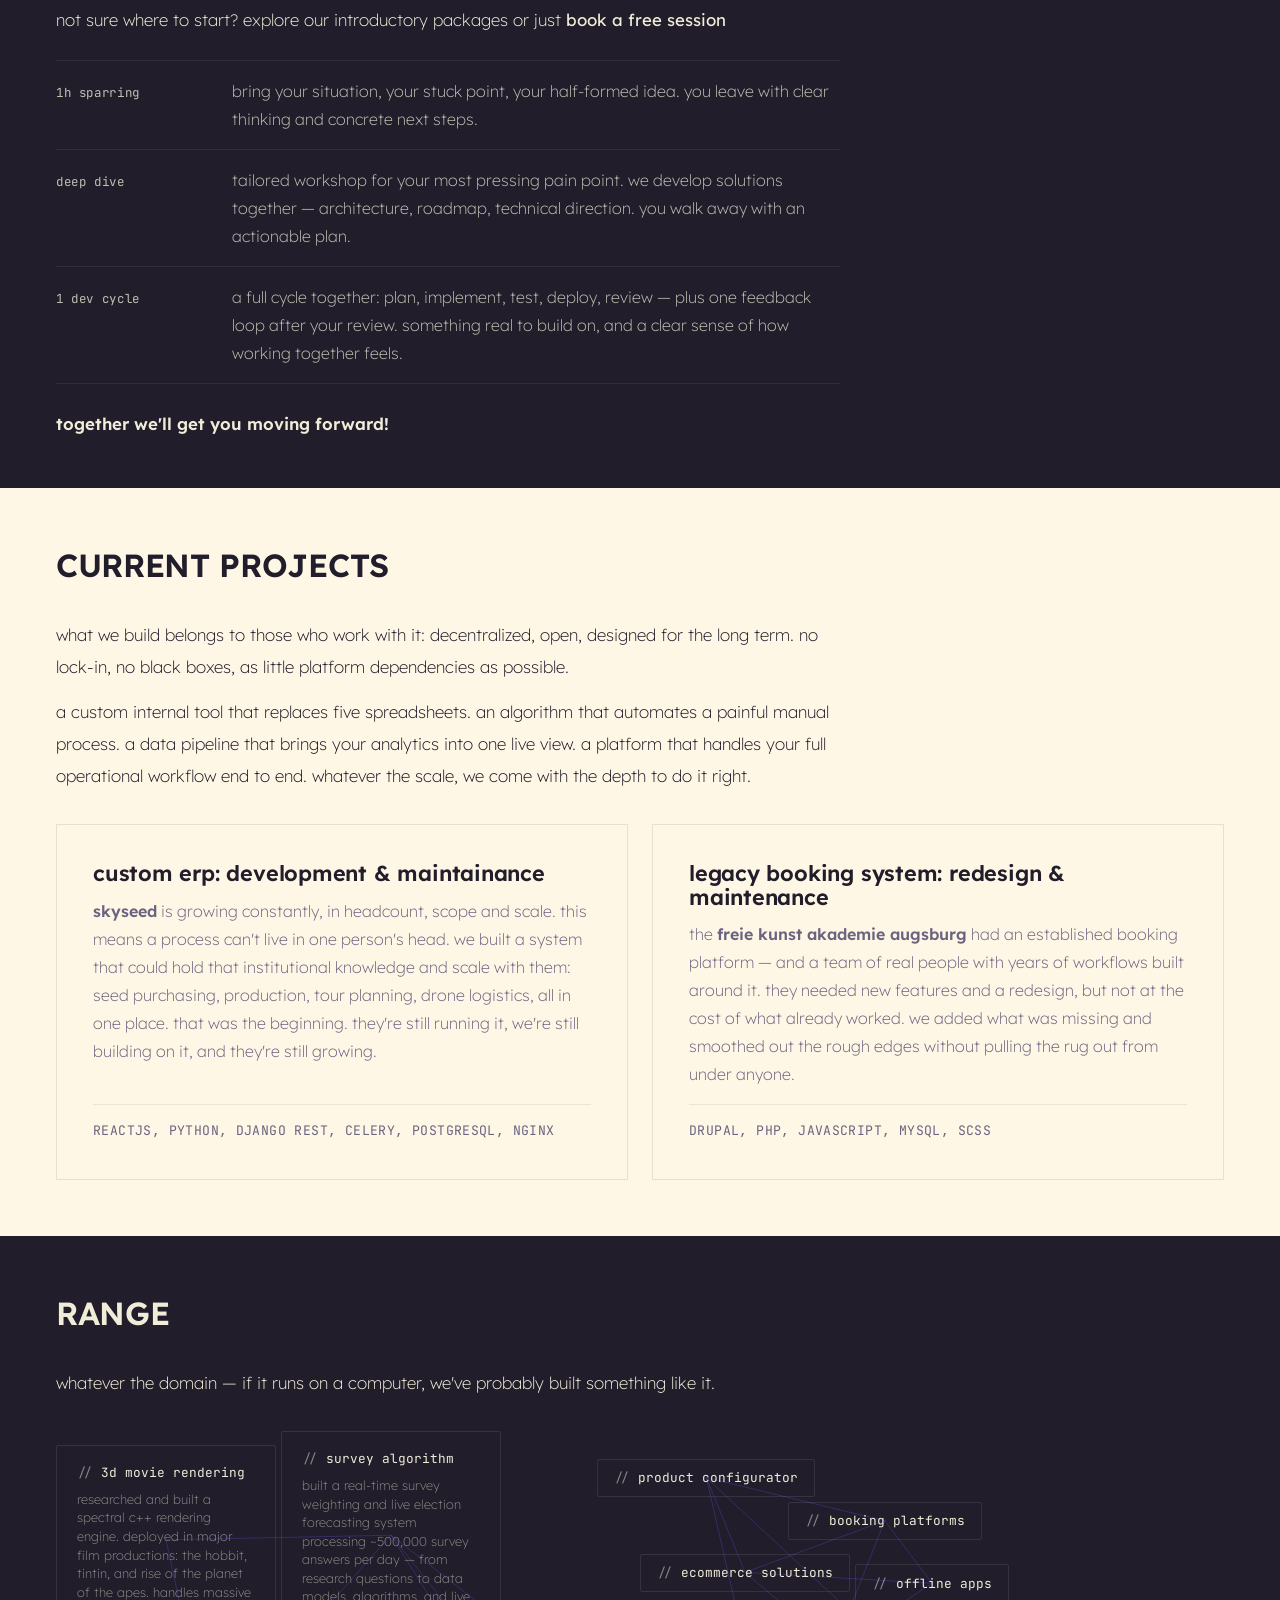
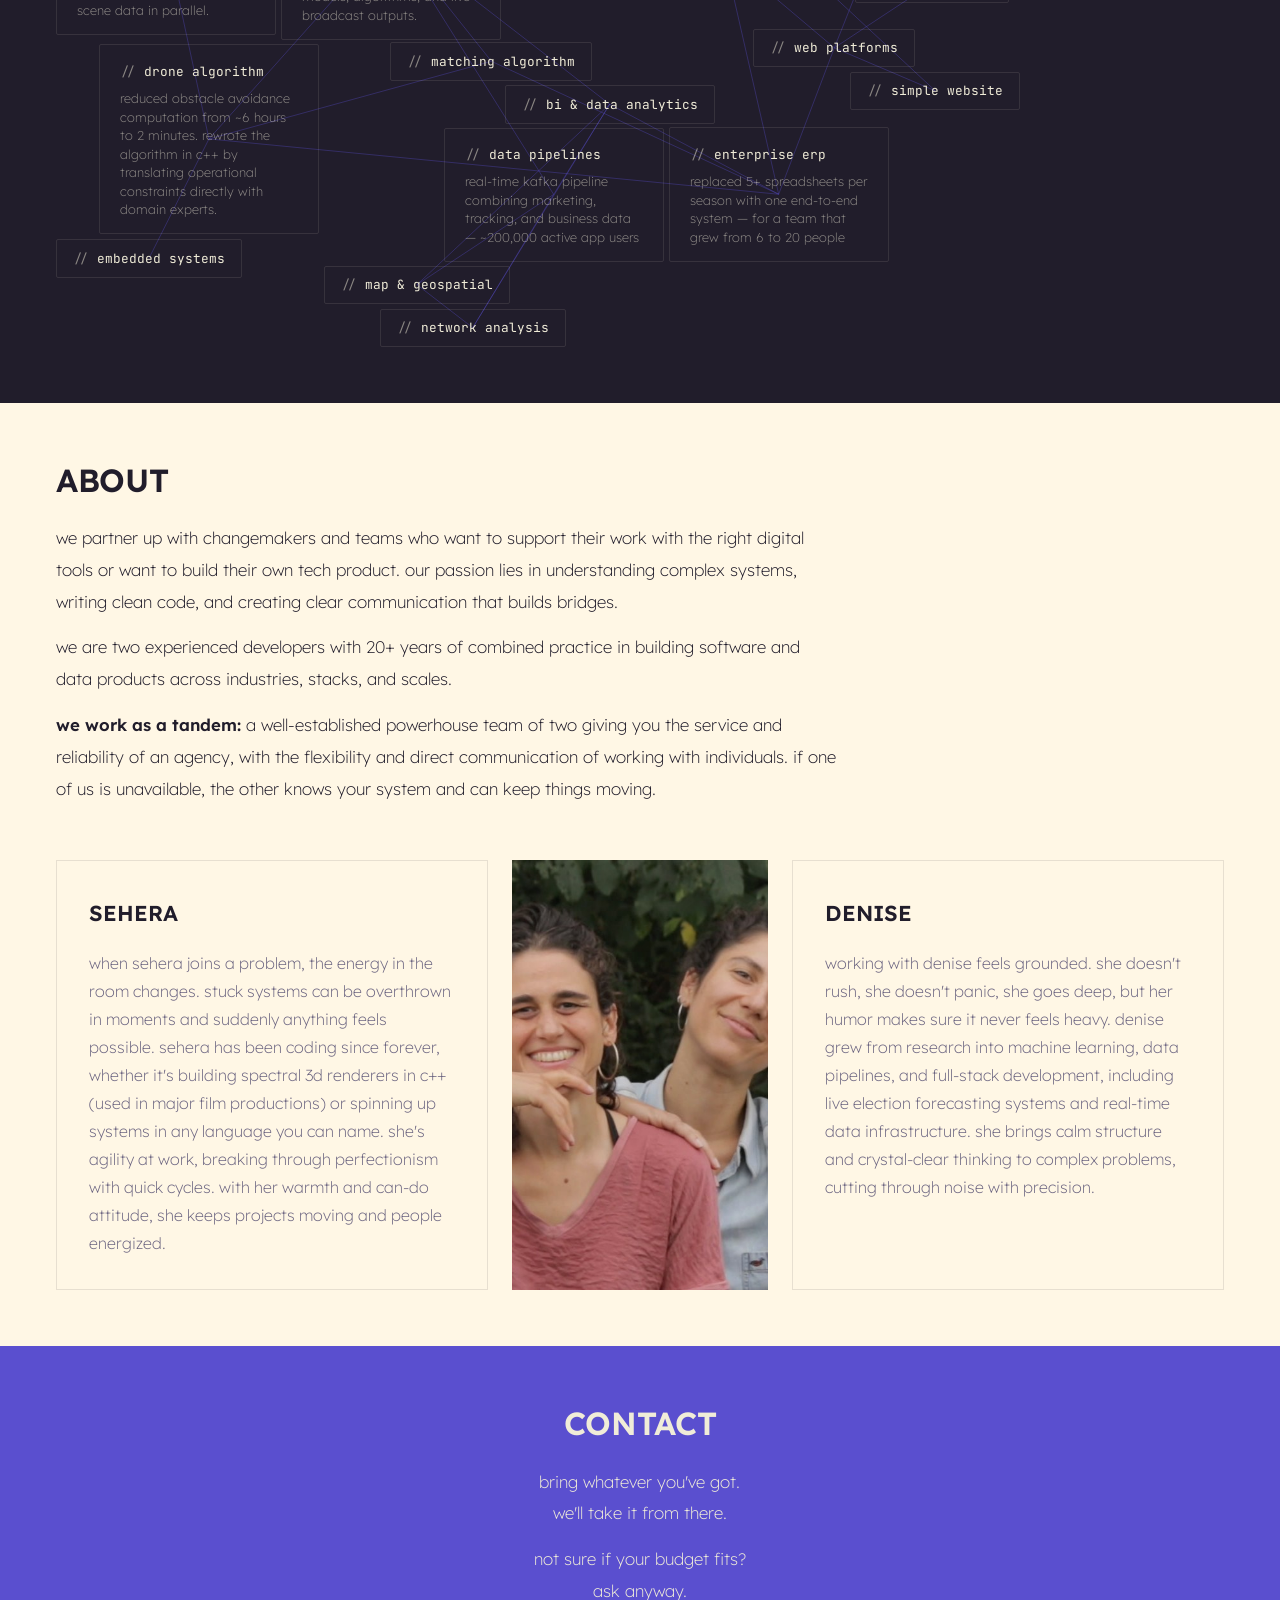
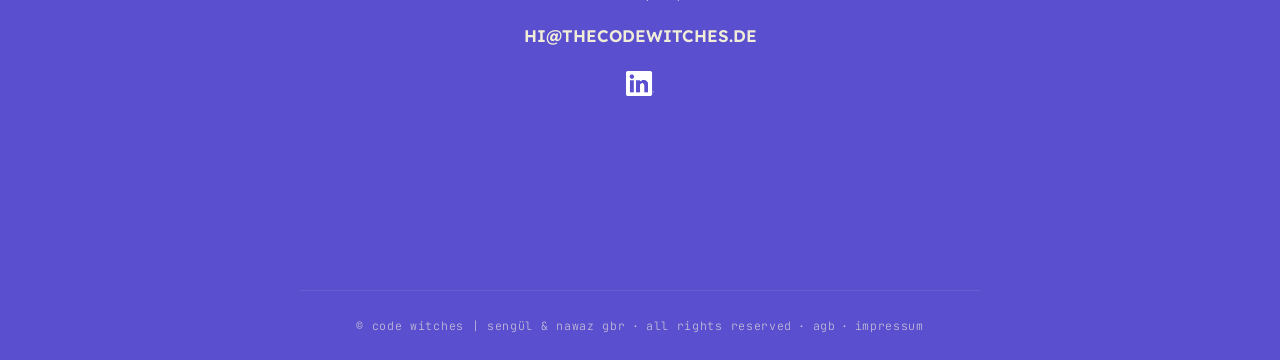
==== commit ec422ec5: "C3 (partial): rename section to references, fix nav active state for range" ====
--- a/index.html
+++ b/index.html
@@ -112,8 +112,8 @@
               class="service-offer__pain"
               data-i18n="services.offer.product.pain"
             >
-              You have an ambitious vision, maybe a vibecoded start and you
-              need someone to turn it into stable tech while iterating fast.
+              You have an ambitious vision, maybe a vibecoded start and you need
+              someone to turn it into stable tech while iterating fast.
             </p>
             <p
               class="service-offer__desc"
@@ -184,8 +184,8 @@
               >1h sparring</span
             >
             <p class="service-step__desc" data-i18n="services.sparring.desc">
-              Bring your situation, your stuck point, your half-formed idea.
-              You leave with clear thinking and concrete next steps.
+              Bring your situation, your stuck point, your half-formed idea. You
+              leave with clear thinking and concrete next steps.
             </p>
           </div>
           <div class="service-step">
@@ -214,13 +214,17 @@
           </div>
         </div>
         <div class="content">
-          <p data-i18n="services.p4"><b>Together we'll get you moving forward!</b></p>
+          <p data-i18n="services.p4">
+            <b>Together we'll get you moving forward!</b>
+          </p>
         </div>
       </section>
 
       <!-- Clients -->
       <section id="clients" class="section section__clients">
-        <h2 class="section__title" data-i18n="projects.title">projects</h2>
+        <h2 class="section__title" data-i18n="projects.title">
+          current projects
+        </h2>
         <div class="content">
           <p data-i18n="projects.p1">
             What we build belongs to those who work with it: decentralized,
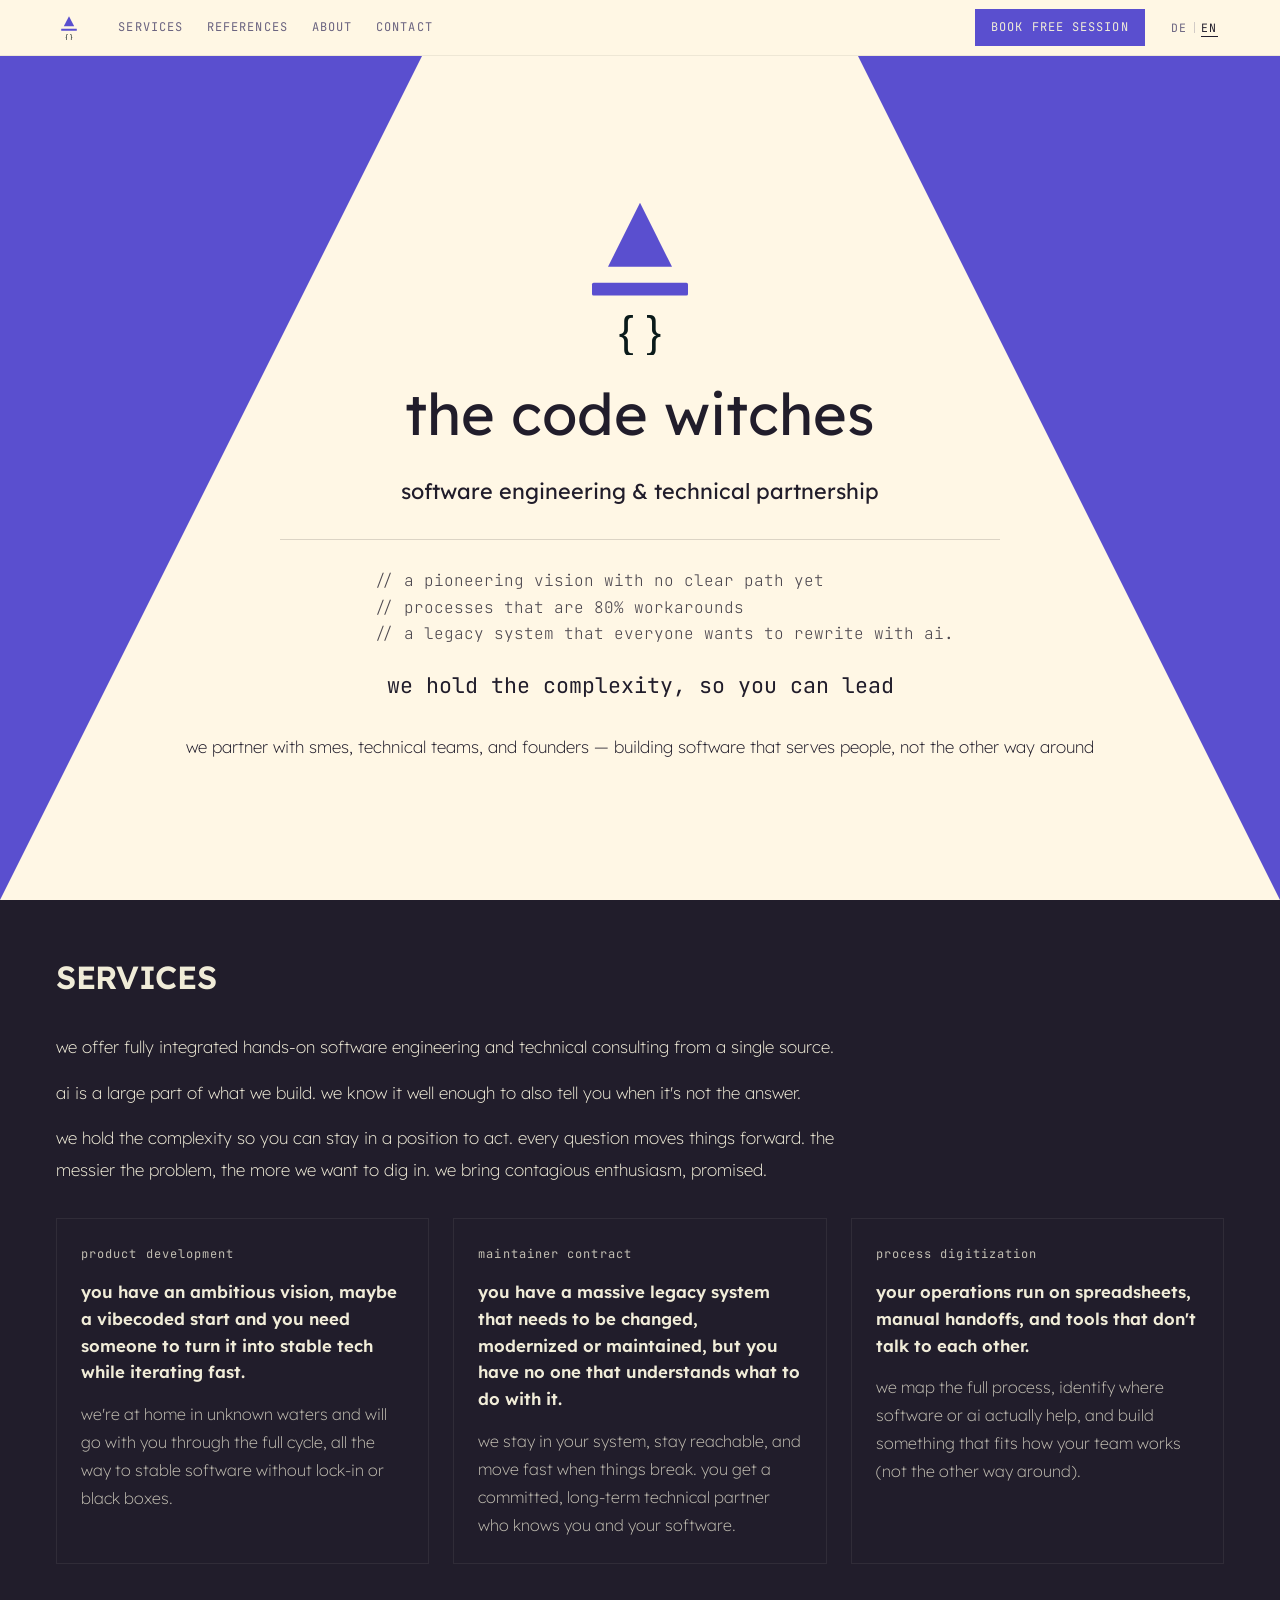
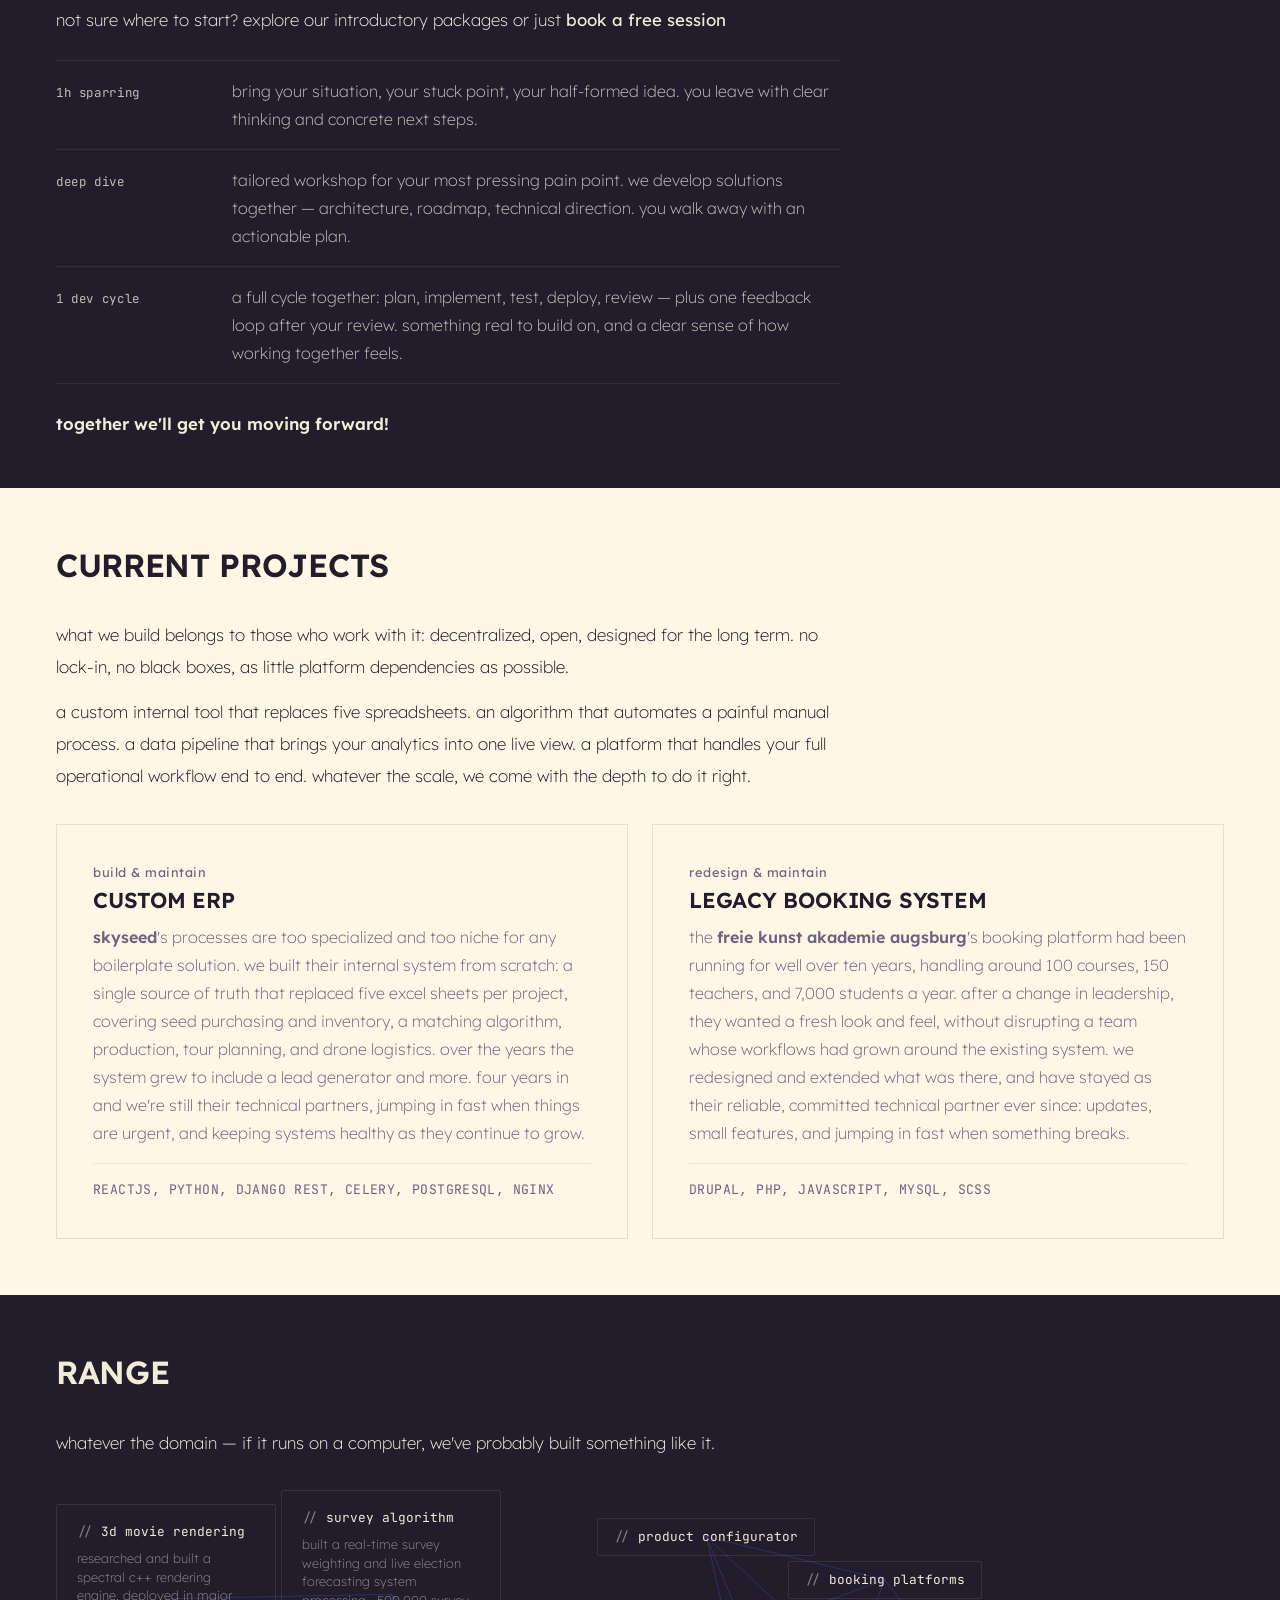
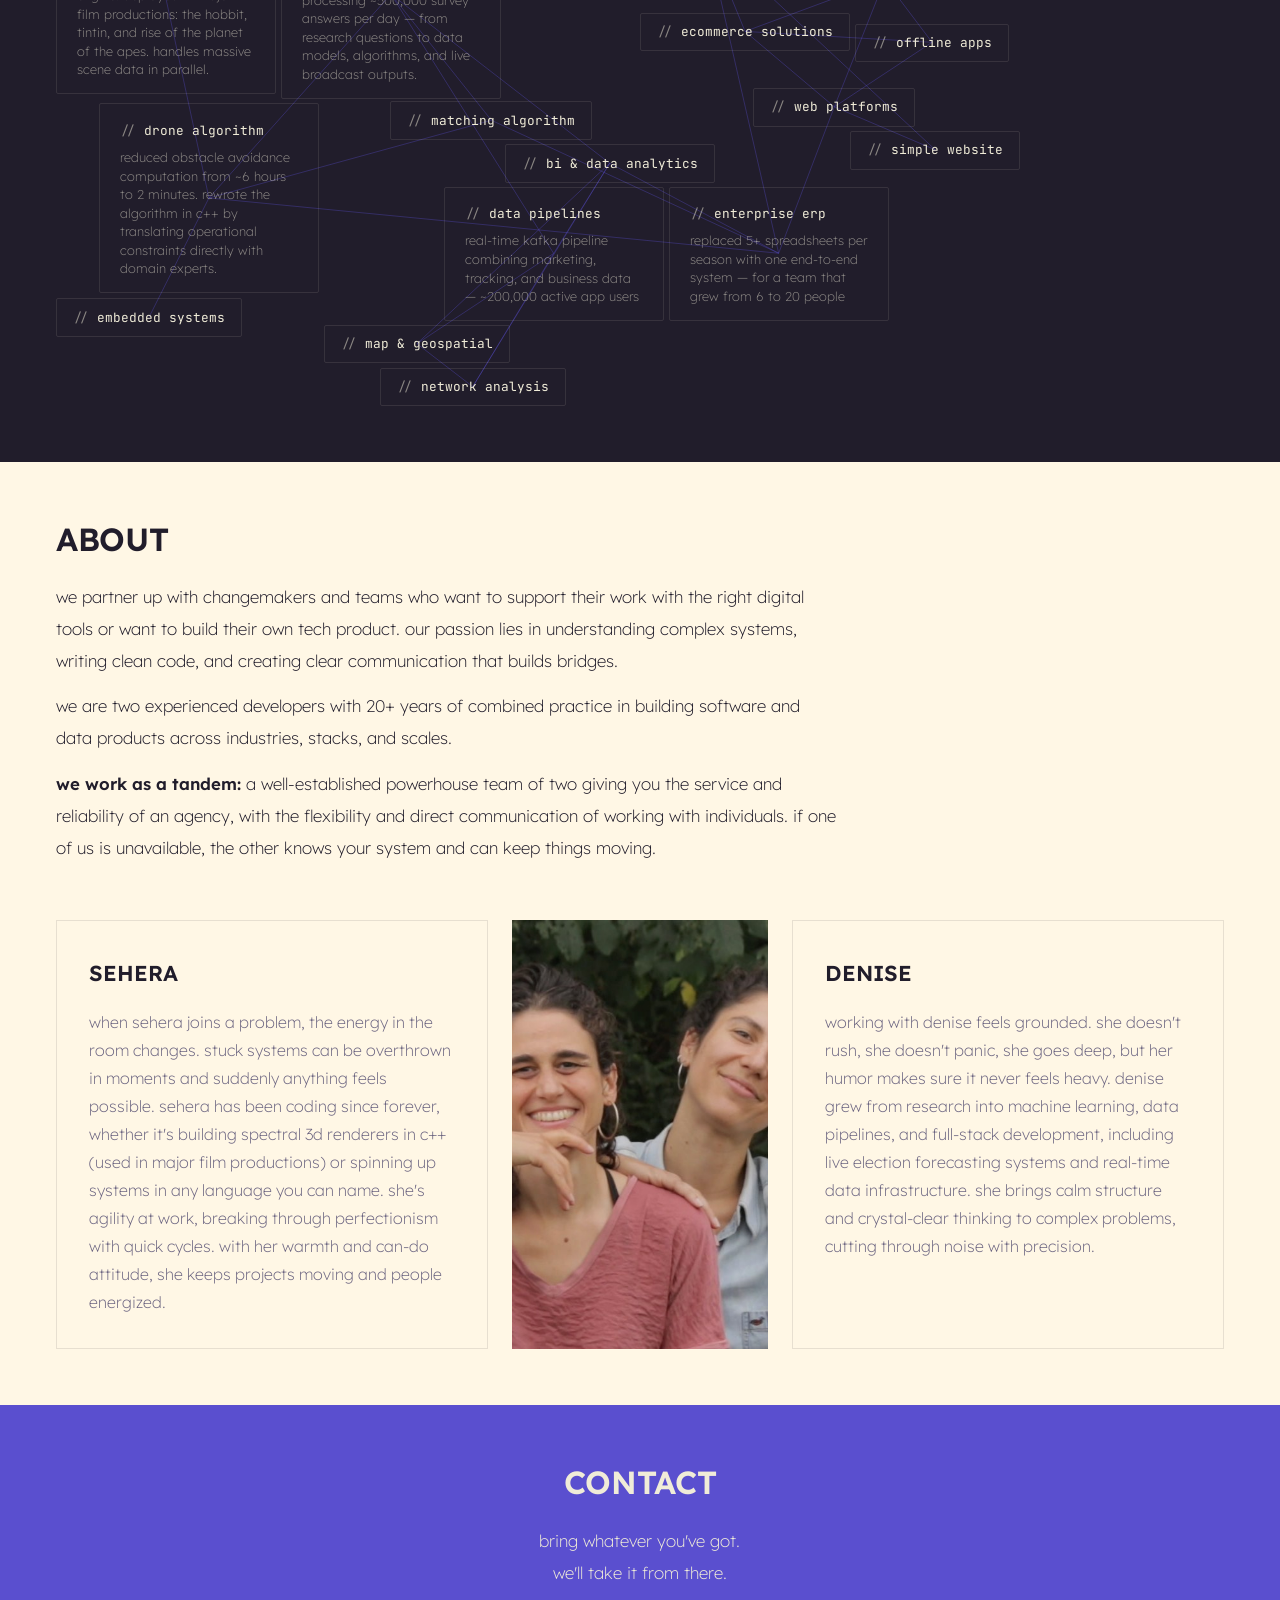
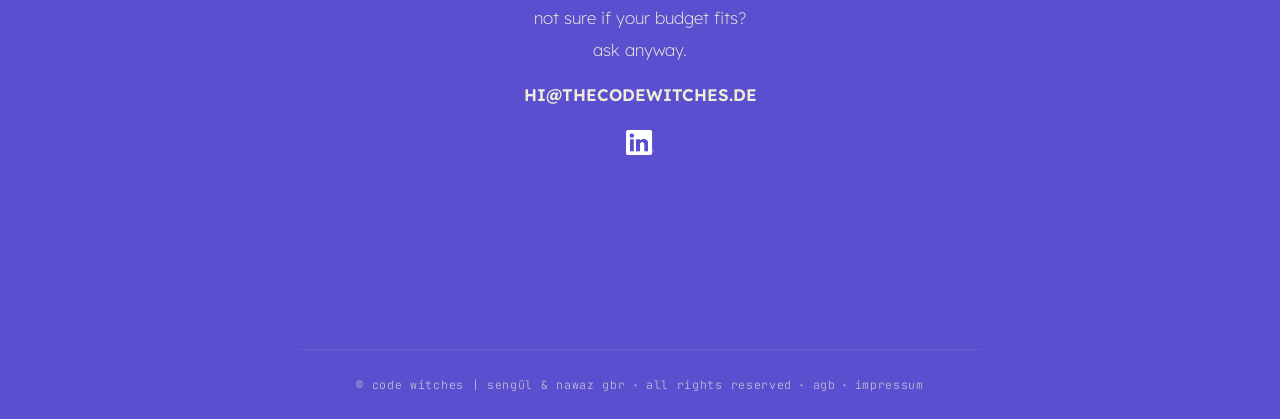
==== commit c6d3e95e: "C3: references section restructure, card titles/subtitles/descriptions (EN + DE)" ====
--- a/index.html
+++ b/index.html
@@ -221,7 +221,7 @@
       </section>
 
       <!-- Clients -->
-      <section id="clients" class="section section__clients">
+      <section id="references" class="section section__clients">
         <h2 class="section__title" data-i18n="projects.title">
           current projects
         </h2>
@@ -243,27 +243,25 @@
         <div class="clients__grid">
           <div class="client__block block1">
             <div class="client__block__content">
-              <h3
-                class="client__block__title"
-                data-i18n="projects.digitization.title"
-              >
-                Process Digitization
-              </h3>
+              <div class="client__block__header">
+                <span class="client__block__subtitle" data-i18n="projects.digitization.subtitle">build & maintain</span>
+                <h3 class="client__block__title" data-i18n="projects.digitization.title">Custom ERP</h3>
+              </div>
               <div class="client__block__details">
                 <p
                   class="client__block__description"
                   data-i18n="projects.digitization.desc"
                 >
-                  <a href="https://www.skyseed.eco" class="client__link"
-                    >Skyseed</a
-                  >
-                  was growing fast — and a growing team means a process can't
-                  live in one person's head anymore. We built a system that
-                  could hold that institutional knowledge and scale with them:
-                  seed purchasing, production, tour planning, drone logistics,
-                  all in one place. That was the beginning. They're still
-                  running it, we're still building on it, and they're still
-                  growing.
+                  <a href="https://www.skyseed.eco" class="client__link">Skyseed</a>'s
+                  processes are too specialized and too niche for any
+                  off-the-shelf solution. We built their system from scratch: a
+                  single source of truth that replaced five Excel sheets per
+                  project, covering seed purchasing, production, tour planning,
+                  and drone logistics. Over the years the system grew to include
+                  a lead generator and more. Four years in, we're still their
+                  technical team. Committed for the long run, jumping in fast
+                  when things are urgent, and keeping everything healthy as they
+                  grow.
                 </p>
                 <span class="client__block__stack"
                   >ReactJS, Python, Django REST, Celery, PostgreSQL, NGINX</span
@@ -273,28 +271,24 @@
           </div>
           <div class="client__block block2">
             <div class="client__block__content">
-              <h3
-                class="client__block__title"
-                data-i18n="projects.booking.title"
-              >
-                Booking System
-              </h3>
+              <div class="client__block__header">
+                <span class="client__block__subtitle" data-i18n="projects.booking.subtitle">redesign & maintain</span>
+                <h3 class="client__block__title" data-i18n="projects.booking.title">Legacy Booking System</h3>
+              </div>
               <div class="client__block__details">
                 <p
                   class="client__block__description"
                   data-i18n="projects.booking.desc"
                 >
-                  The
-                  <a
-                    href="https://freie-kunst-akademie-augsburg.de/"
-                    class="client__link"
-                    >Freie Kunst Akademie Augsburg</a
-                  >
-                  had an established booking platform — and a team of real
-                  people with years of workflows built around it. They needed
-                  new features and a redesign, but not at the cost of what
-                  already worked. We added what was missing and smoothed out the
-                  rough edges without pulling the rug out from under anyone.
+                  The <a href="https://freie-kunst-akademie-augsburg.de/" class="client__link">Freie Kunst Akademie Augsburg</a>'s
+                  booking platform had been running for over ten years, handling
+                  around 100 courses, 150 teachers, and 7,000 students a year.
+                  When new leadership took over, they wanted a fresh look and
+                  feel, without disrupting a team whose workflows had grown
+                  around the existing system. We redesigned and extended what
+                  was there, and have stayed on as their reliable, committed
+                  technical partner ever since: updates, small features, and
+                  jumping in fast when something is urgent.
                 </p>
                 <span class="client__block__stack"
                   >Drupal, PHP, Javascript, MySQL, SCSS</span
--- a/styles/clients.css
+++ b/styles/clients.css
@@ -35,6 +35,19 @@
   height: 100%;
 }
 
+.client__block__header {
+  display: flex;
+  flex-direction: column;
+  gap: 0.2rem;
+}
+
+.client__block__subtitle {
+  font-size: var(--font-size-xs);
+  font-weight: var(--font-weight-normal);
+  color: var(--muted);
+  letter-spacing: 0.04em;
+}
+
 .client__block__title {
   font-family: var(--font);
   font-weight: var(--font-weight-bold);
@@ -42,6 +55,7 @@
   letter-spacing: -0.01em;
   line-height: 1.1;
   color: var(--text);
+  text-transform: uppercase;
   margin: 0;
   position: static;
   transform: none;
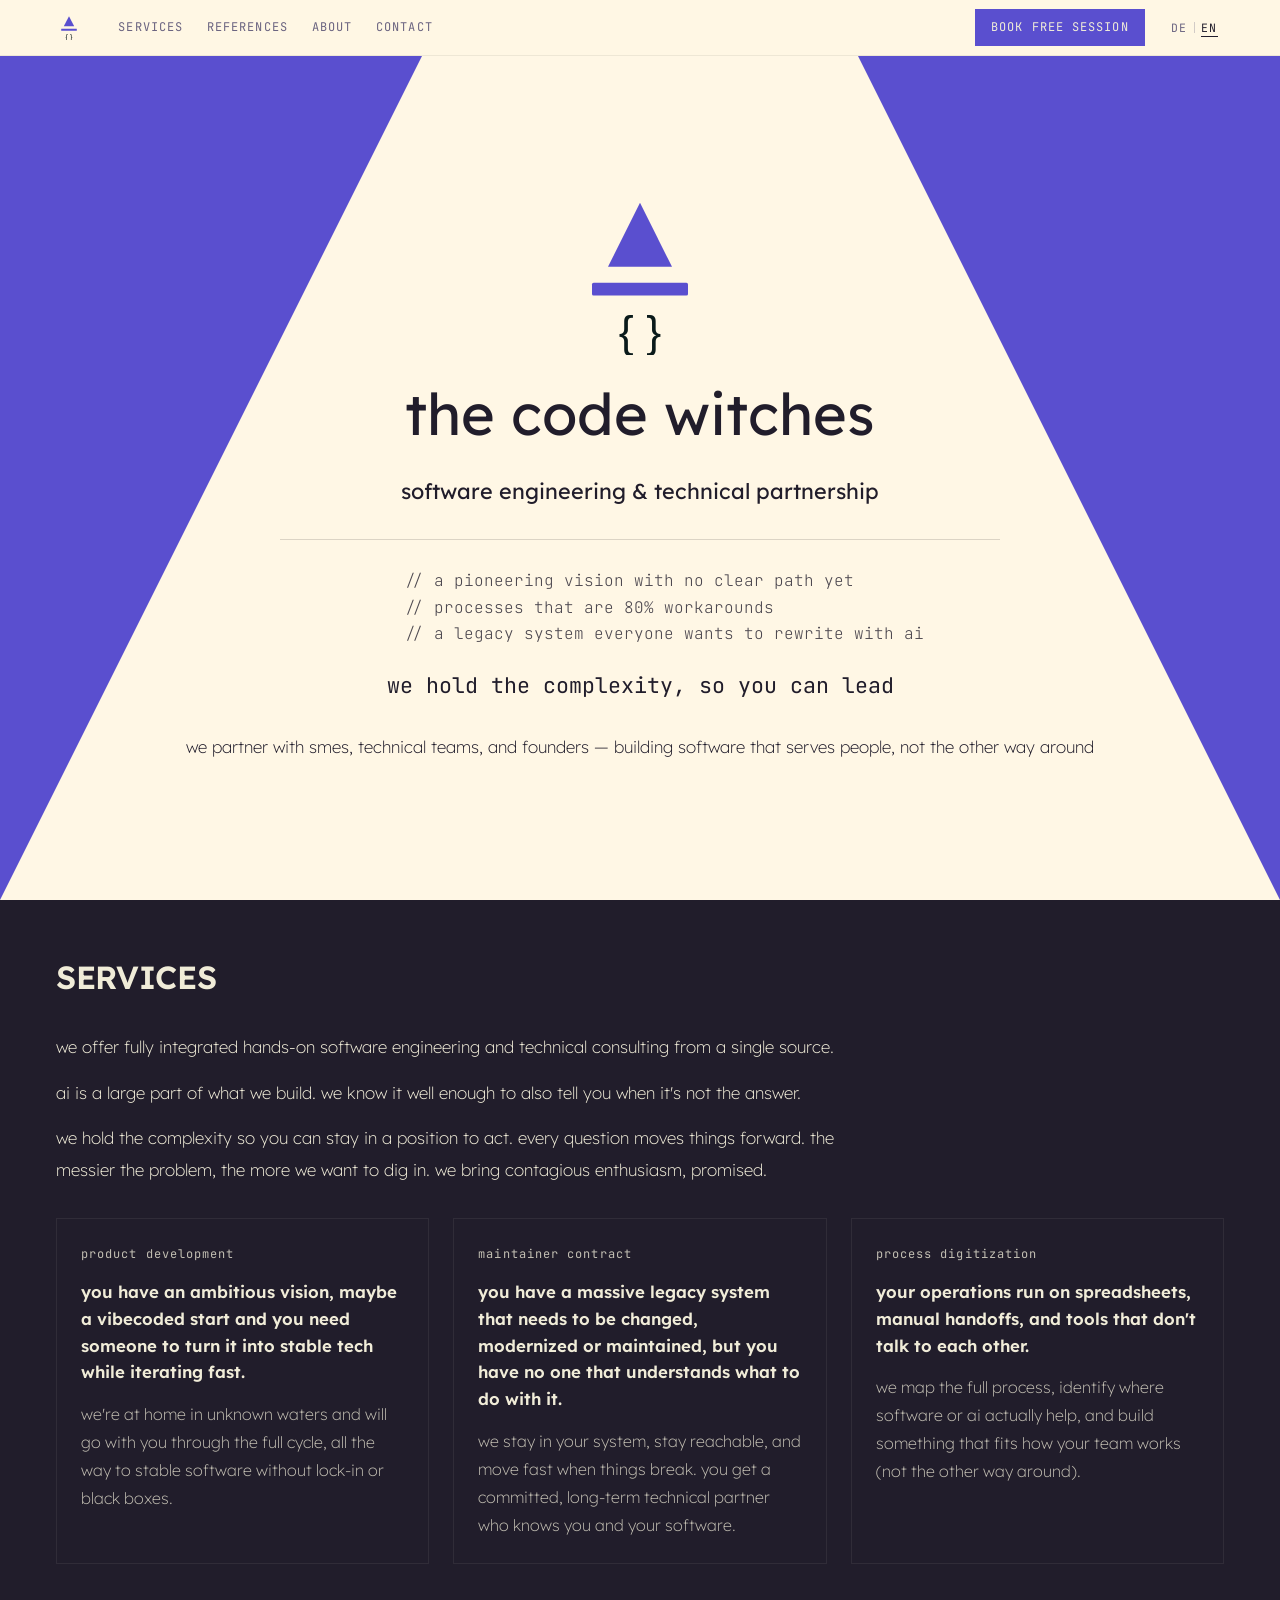
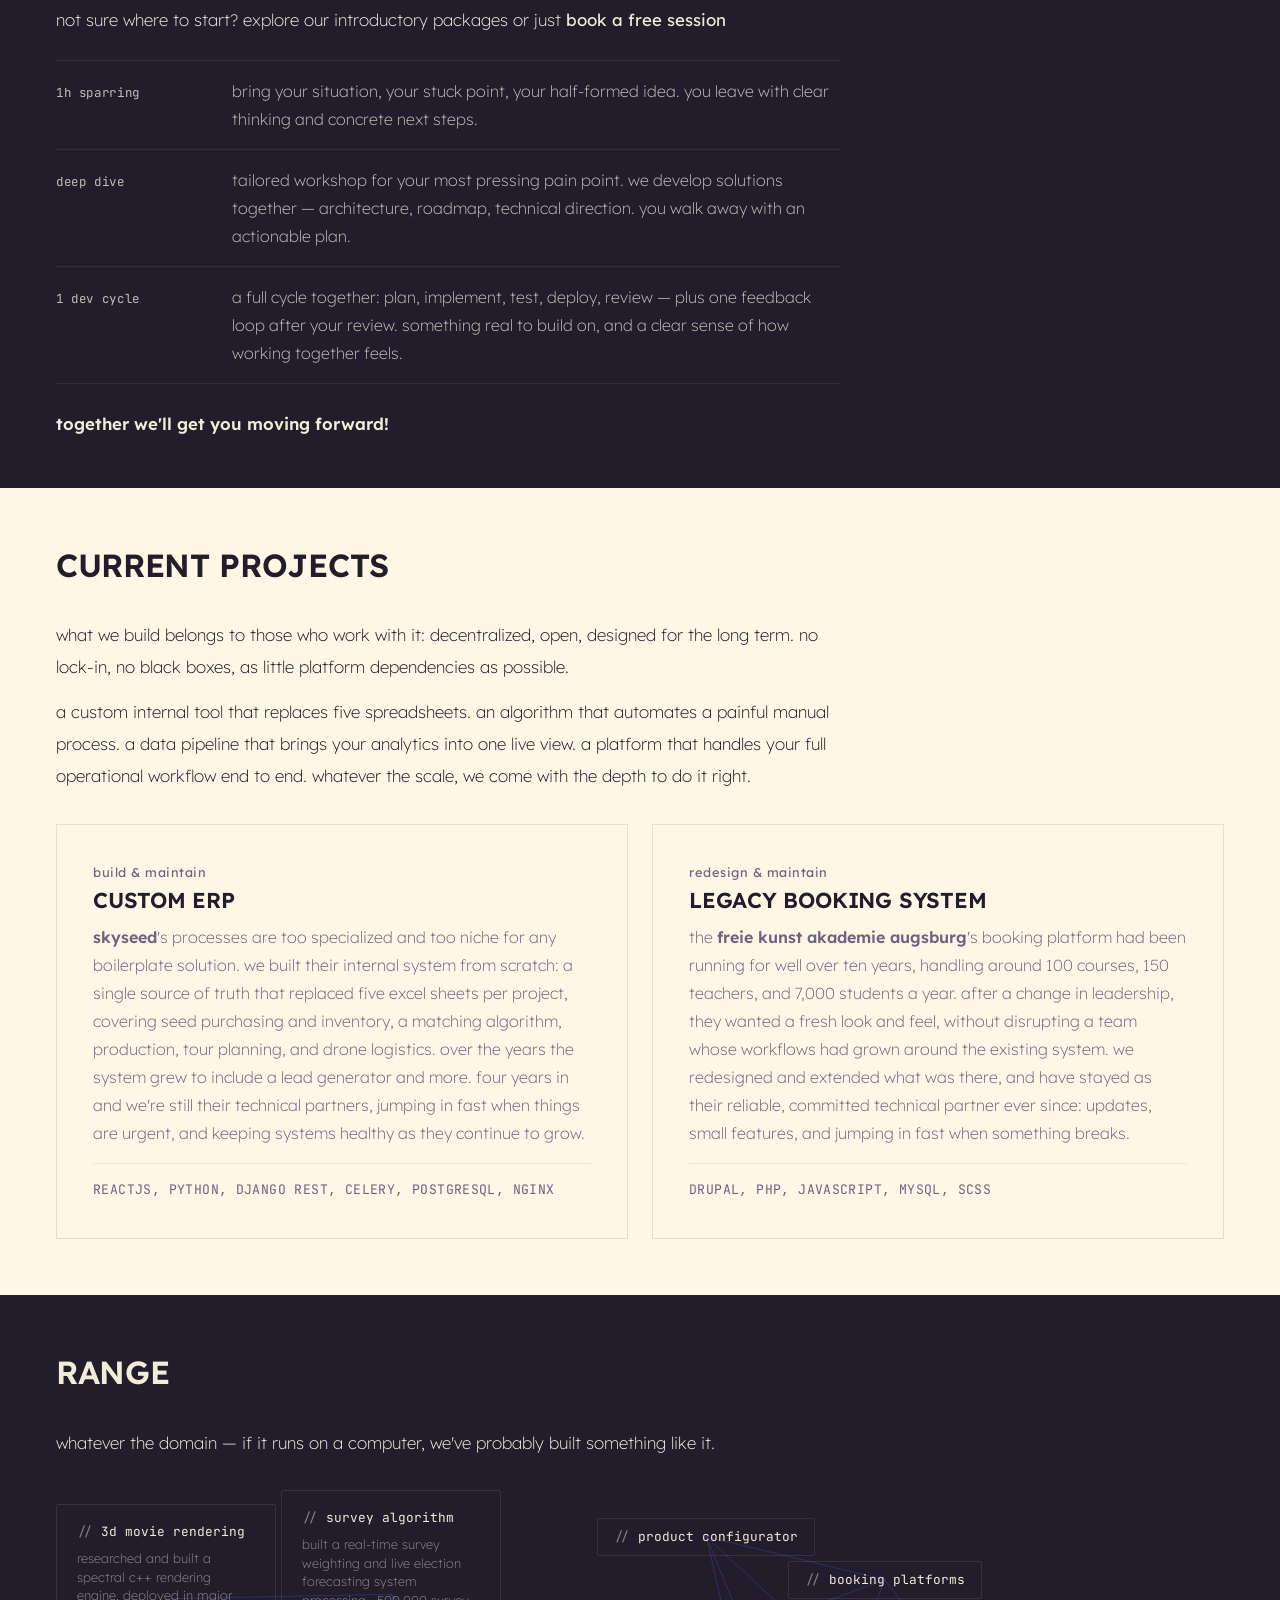
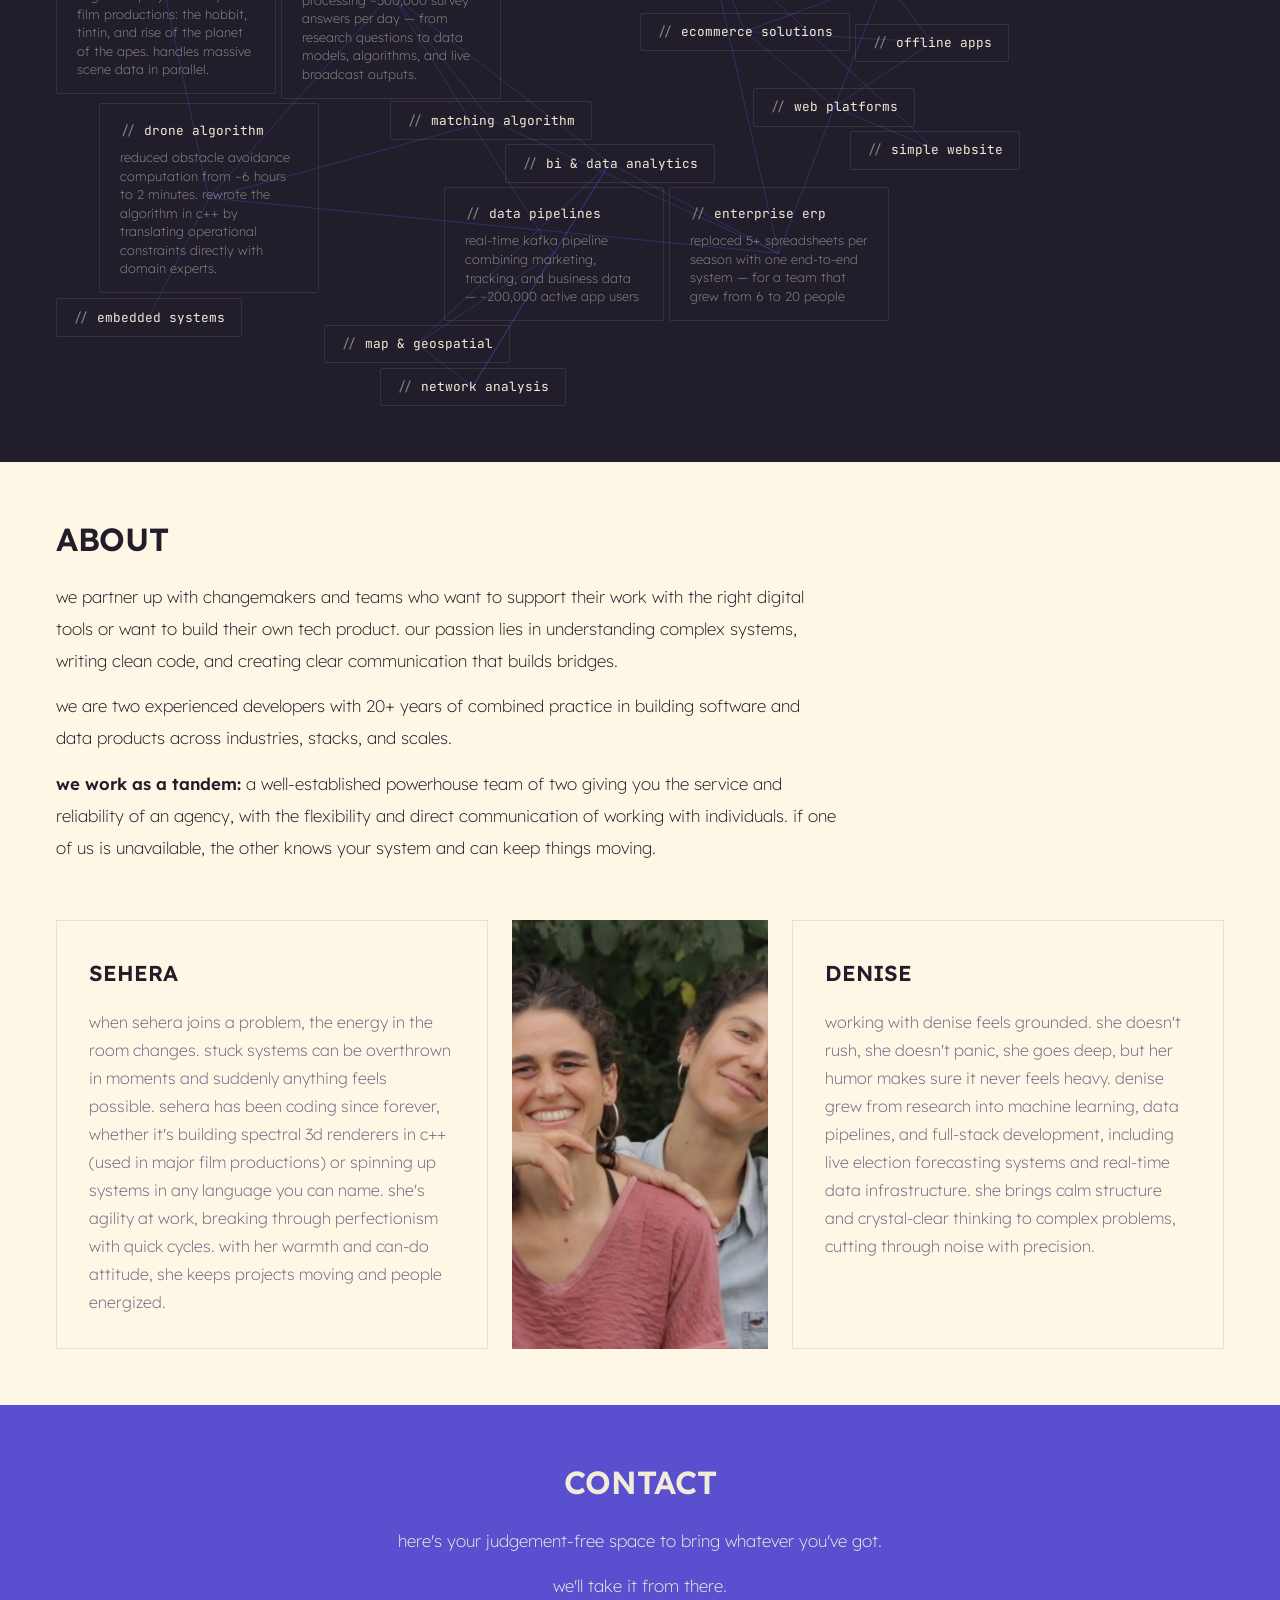
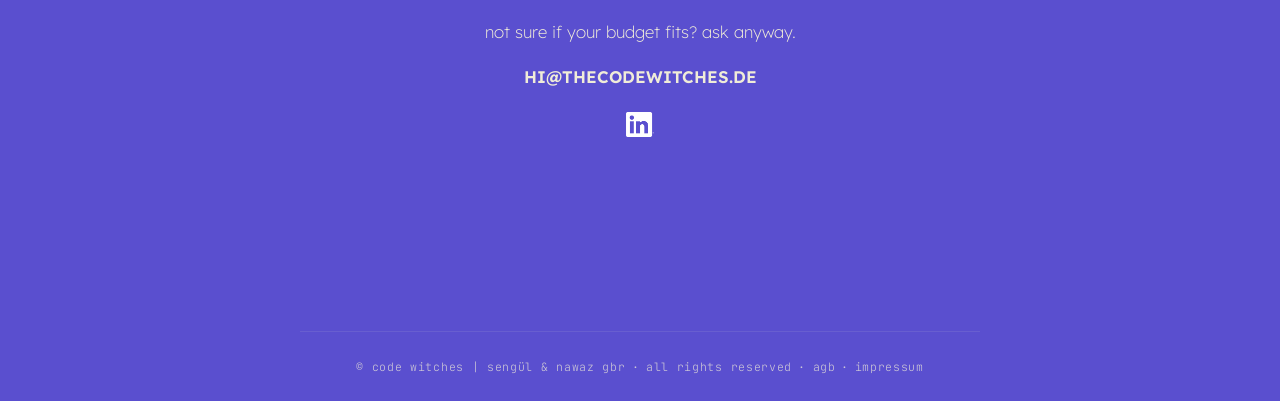
==== commit 3ac91299: "contact section: widen container, split p1/p2, fix centering; hero + DE about tweaks" ====
--- a/index.html
+++ b/index.html
@@ -688,11 +688,14 @@
 
       <!-- Contact -->
       <section id="contact" class="section section__contact">
-        <div>
+        <div class="contact__main">
           <h2 class="section__title" data-i18n="contact.title">contact</h2>
           <div class="content">
-            <p data-i18n="contact.p1">
-              Bring whatever you've got. We'll take it from there.
+            <p class="contact__p1" data-i18n="contact.p1">
+              Bring whatever you've got.
+            </p>
+            <p data-i18n="contact.p2">
+              We'll take it from there.
             </p>
             <p data-i18n="contact.budget">
               Not sure if your budget fits? Ask anyway.
--- a/styles/hero.css
+++ b/styles/hero.css
@@ -160,9 +160,15 @@
     font-size: var(--font-size-s);
   }
 
+  .hero__poem__lines {
+    transform: none;
+  }
+
   .hero__poem p {
     font-size: var(--font-size-xs);
     white-space: normal;
+    padding-left: 3ch;
+    text-indent: -3ch;
   }
 
   .hero__punchline {
--- a/styles/contact.css
+++ b/styles/contact.css
@@ -9,10 +9,29 @@
   background: var(--brand);
 }
 
+.section__contact .contact__main {
+  width: 100%;
+}
+
 .section__contact .content {
-  max-width: 70%;
+  width: 85%;
+  max-width: 85%;
   margin: 0 auto;
   color: var(--text-inv);
+}
+
+.section__contact .content p.contact__p1 {
+  white-space: nowrap;
+}
+
+@media (max-width: 700px) {
+  .section__contact .content {
+    width: 95%;
+    max-width: 95%;
+  }
+  .section__contact .content p.contact__p1 {
+    white-space: normal;
+  }
 }
 
 .section__contact .content p {
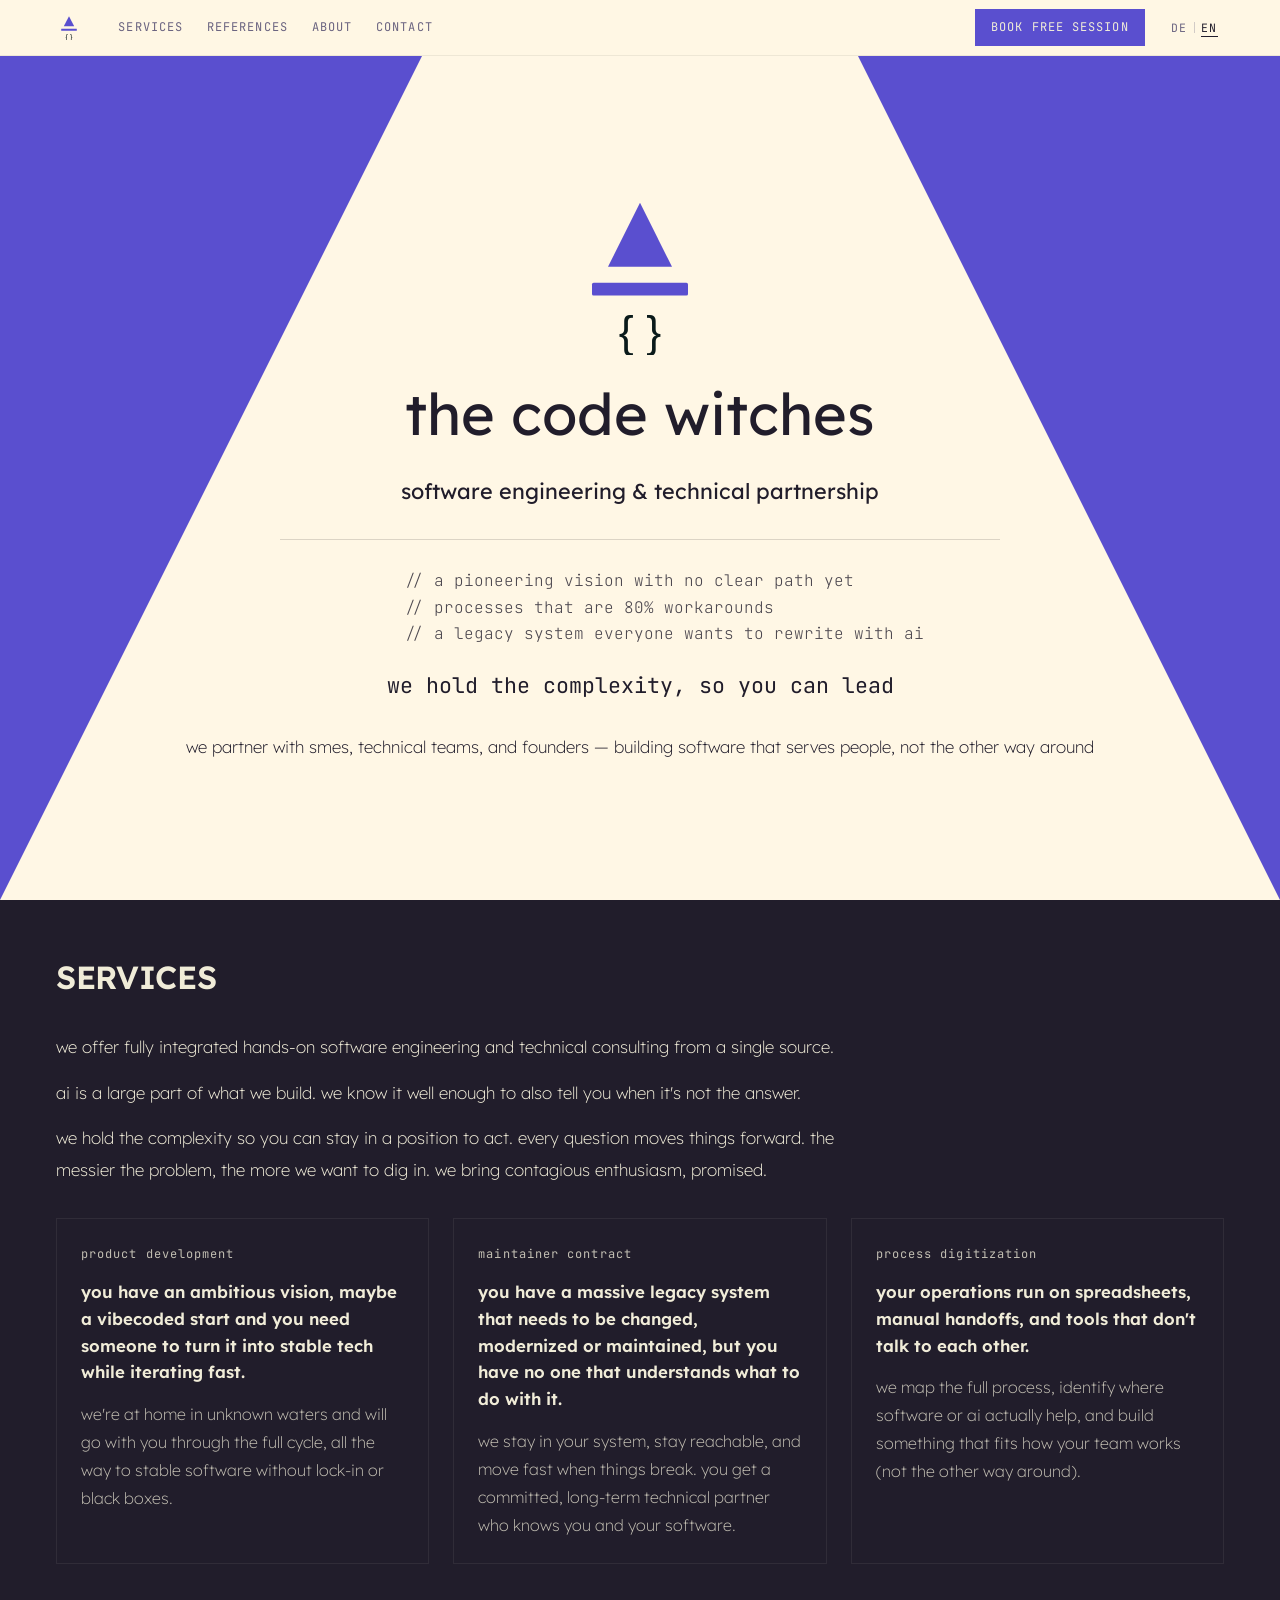
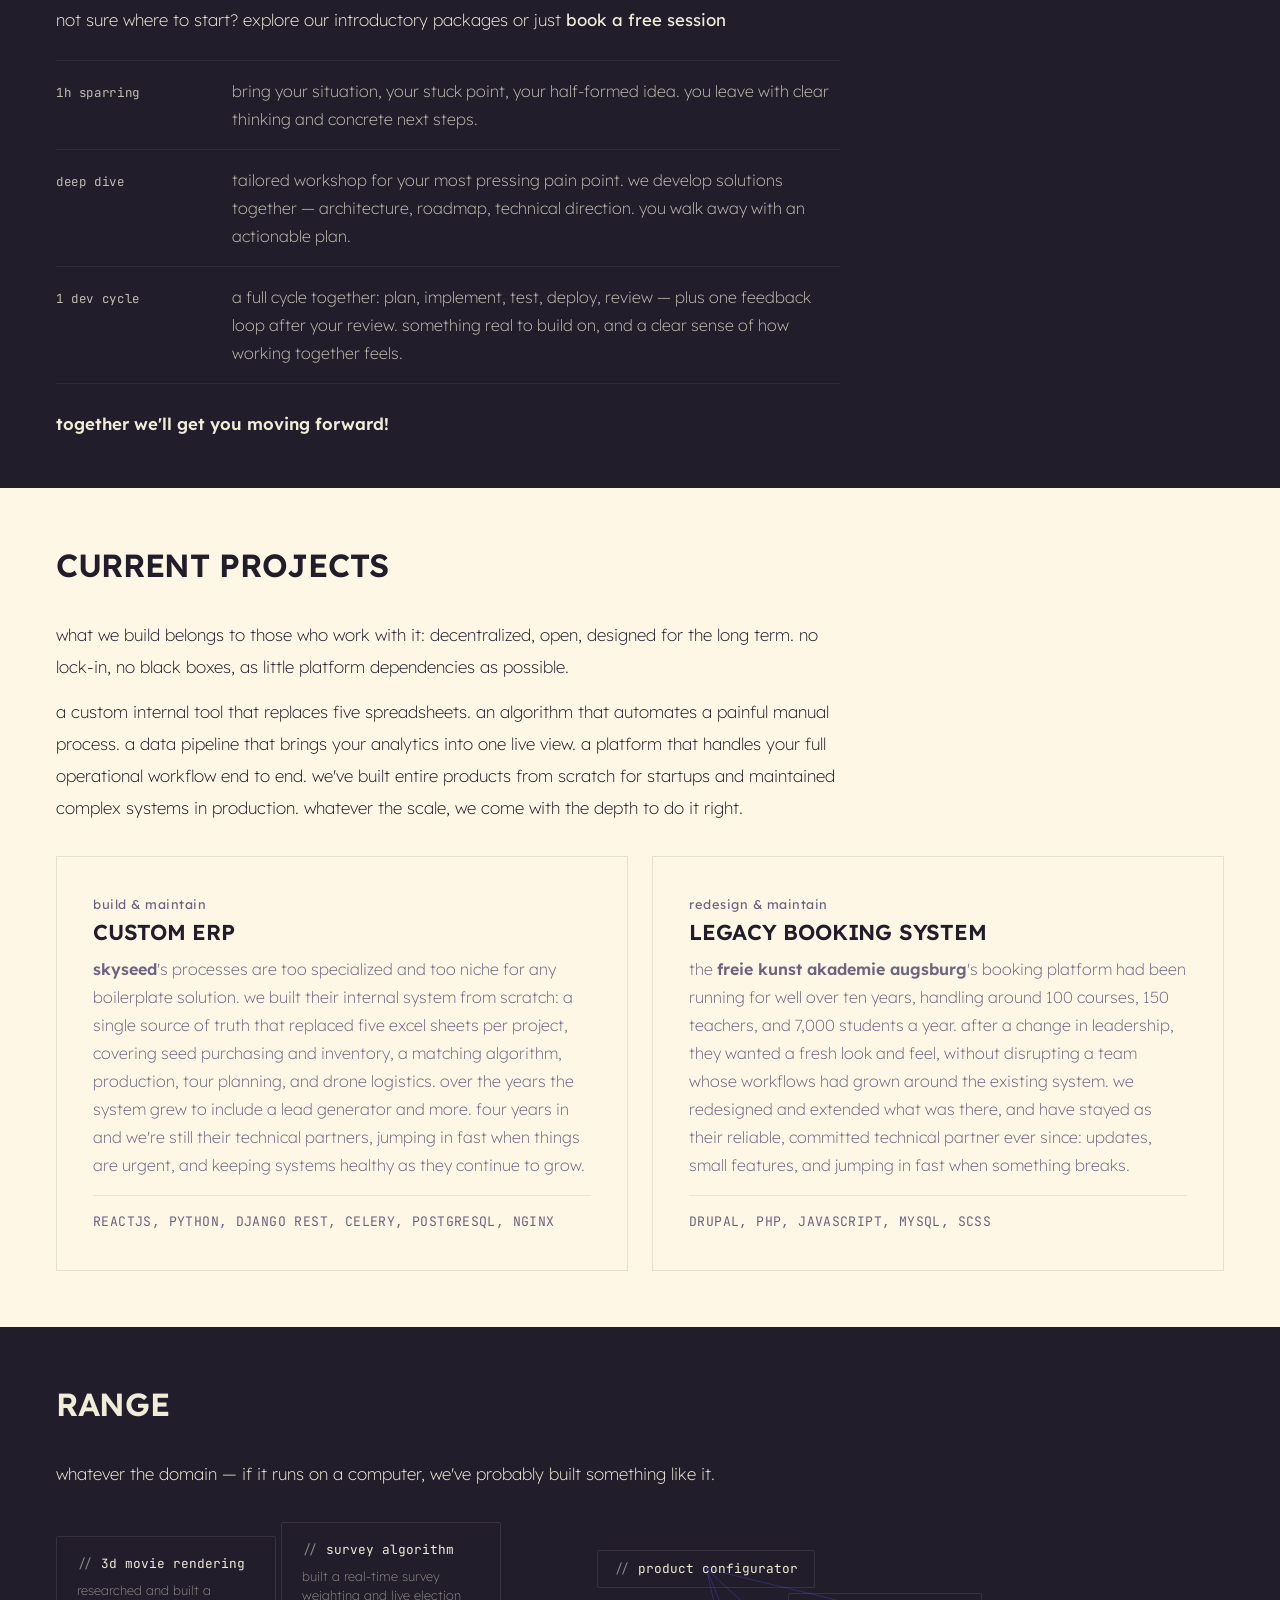
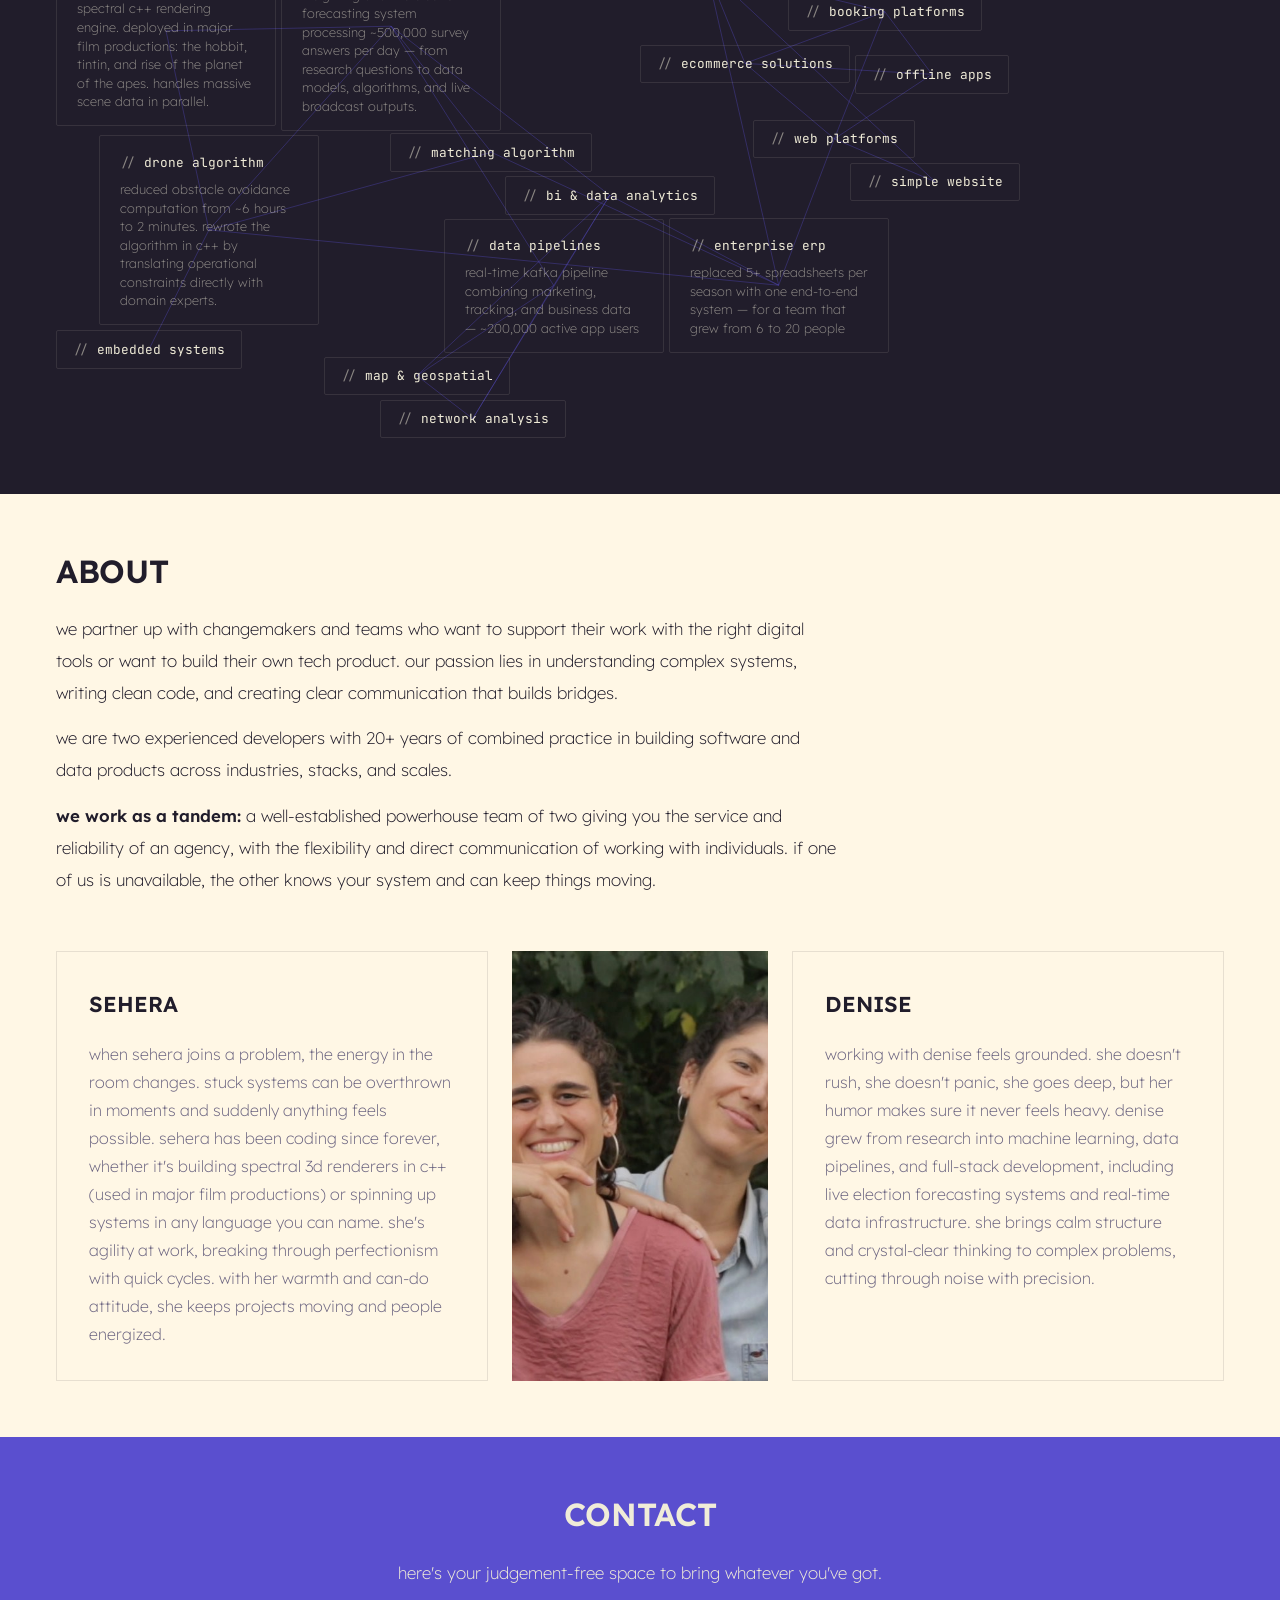
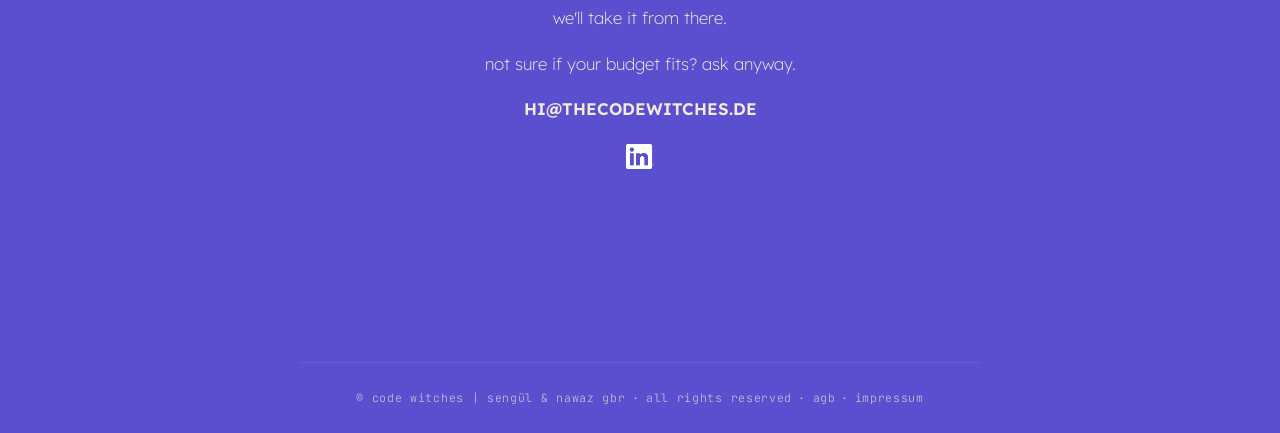
==== commit 7f108012: "add OG/Twitter meta tags, SEO, and og-preview image Co-Authored-By: Claude Sonnet 4.6 <noreply@anthr" ====
--- a/index.html
+++ b/index.html
@@ -3,17 +3,31 @@
   <head>
     <meta charset="UTF-8" />
     <meta name="viewport" content="width=device-width, initial-scale=1" />
-    <title>the code witches</title>
+    <title>the code witches — Software Engineering & Technical Partnership</title>
     <meta
       name="description"
-      content="The Code Witches — software engineering & technical partnership for SMEs, technical teams, and founders."
+      content="Software engineering & technical partnership for SMEs, founders, and technical teams. Custom tools, data pipelines, platforms — built to last, no lock-in."
     />
-    <meta property="og:title" content="The Code Witches" />
+    <link rel="canonical" href="https://thecodewitches.de" />
+
+    <!-- Open Graph (LinkedIn, Facebook) -->
+    <meta property="og:type" content="website" />
+    <meta property="og:url" content="https://thecodewitches.de" />
+    <meta property="og:title" content="The Code Witches — Software Engineering & Technical Partnership" />
     <meta
       property="og:description"
-      content="Software engineering & technical partnership for SMEs, technical teams, and founders."
+      content="We partner with SMEs, technical teams, and founders to build software that fits — custom internal tools, data products, platforms, and products from scratch. No lock-in, no black boxes."
     />
-    <meta property="og:type" content="website" />
+    <meta property="og:image" content="https://thecodewitches.de/assets/og-preview.png" />
+
+    <!-- Twitter / X -->
+    <meta name="twitter:card" content="summary_large_image" />
+    <meta name="twitter:title" content="The Code Witches — Software Engineering & Technical Partnership" />
+    <meta
+      name="twitter:description"
+      content="We partner with SMEs, technical teams, and founders to build software that fits — custom internal tools, data products, platforms, and products from scratch."
+    />
+    <meta name="twitter:image" content="https://thecodewitches.de/assets/og-preview.png" />
     <link rel="preconnect" href="https://fonts.googleapis.com" />
     <link rel="preconnect" href="https://fonts.gstatic.com" crossorigin />
     <link
@@ -54,7 +68,7 @@
           <img
             class="hero__logo"
             src="assets/logo.svg"
-            alt="The Code Witches Logo"
+            alt="the code witches Logo"
           />
           <h1 class="hero__title">the code witches</h1>
           <p class="hero__tagline" data-i18n="hero.tagline">
@@ -752,7 +766,7 @@
       <div class="modal-content">
         <a href="#" class="close">&times;</a>
         <section id="agb">
-          <h2>Unsere Spielregeln – The Code Witches</h2>
+          <h2>Unsere Spielregeln – the code witches</h2>
 
           <h3>1. Was wir machen</h3>
           <p>
--- a/styles/main.css
+++ b/styles/main.css
@@ -255,9 +255,16 @@
 @media (max-width: 992px) {
   :root { --pad-x: 1.5rem; }
 
-  .nav { padding: 0 1.5rem; }
-  .nav__left { display: none; }
-  .nav__cta { font-size: 0.70rem; padding: 0.38rem 0.8rem; }
+  .nav { padding: 0 1.5rem; position: relative; }
+  .nav__left { gap: 0; }
+  .nav__link { display: none; }
+  .nav__cta {
+    font-size: 0.70rem;
+    padding: 0.38rem 0.8rem;
+    position: absolute;
+    left: 50%;
+    transform: translateX(-50%);
+  }
 
   .site-footer {
     padding: 1.25rem 1.5rem;
--- a/styles/hero.css
+++ b/styles/hero.css
@@ -117,6 +117,7 @@
   font-weight: var(--font-weight-normal) !important;
   opacity: 1 !important;
   white-space: normal !important;
+  text-align: center;
 }
 
 .hero__punchline::before {
@@ -173,6 +174,8 @@
 
   .hero__punchline {
     font-size: var(--font-size-s) !important;
+    padding-left: 0 !important;
+    text-indent: 0 !important;
   }
 
   .hero__audience {
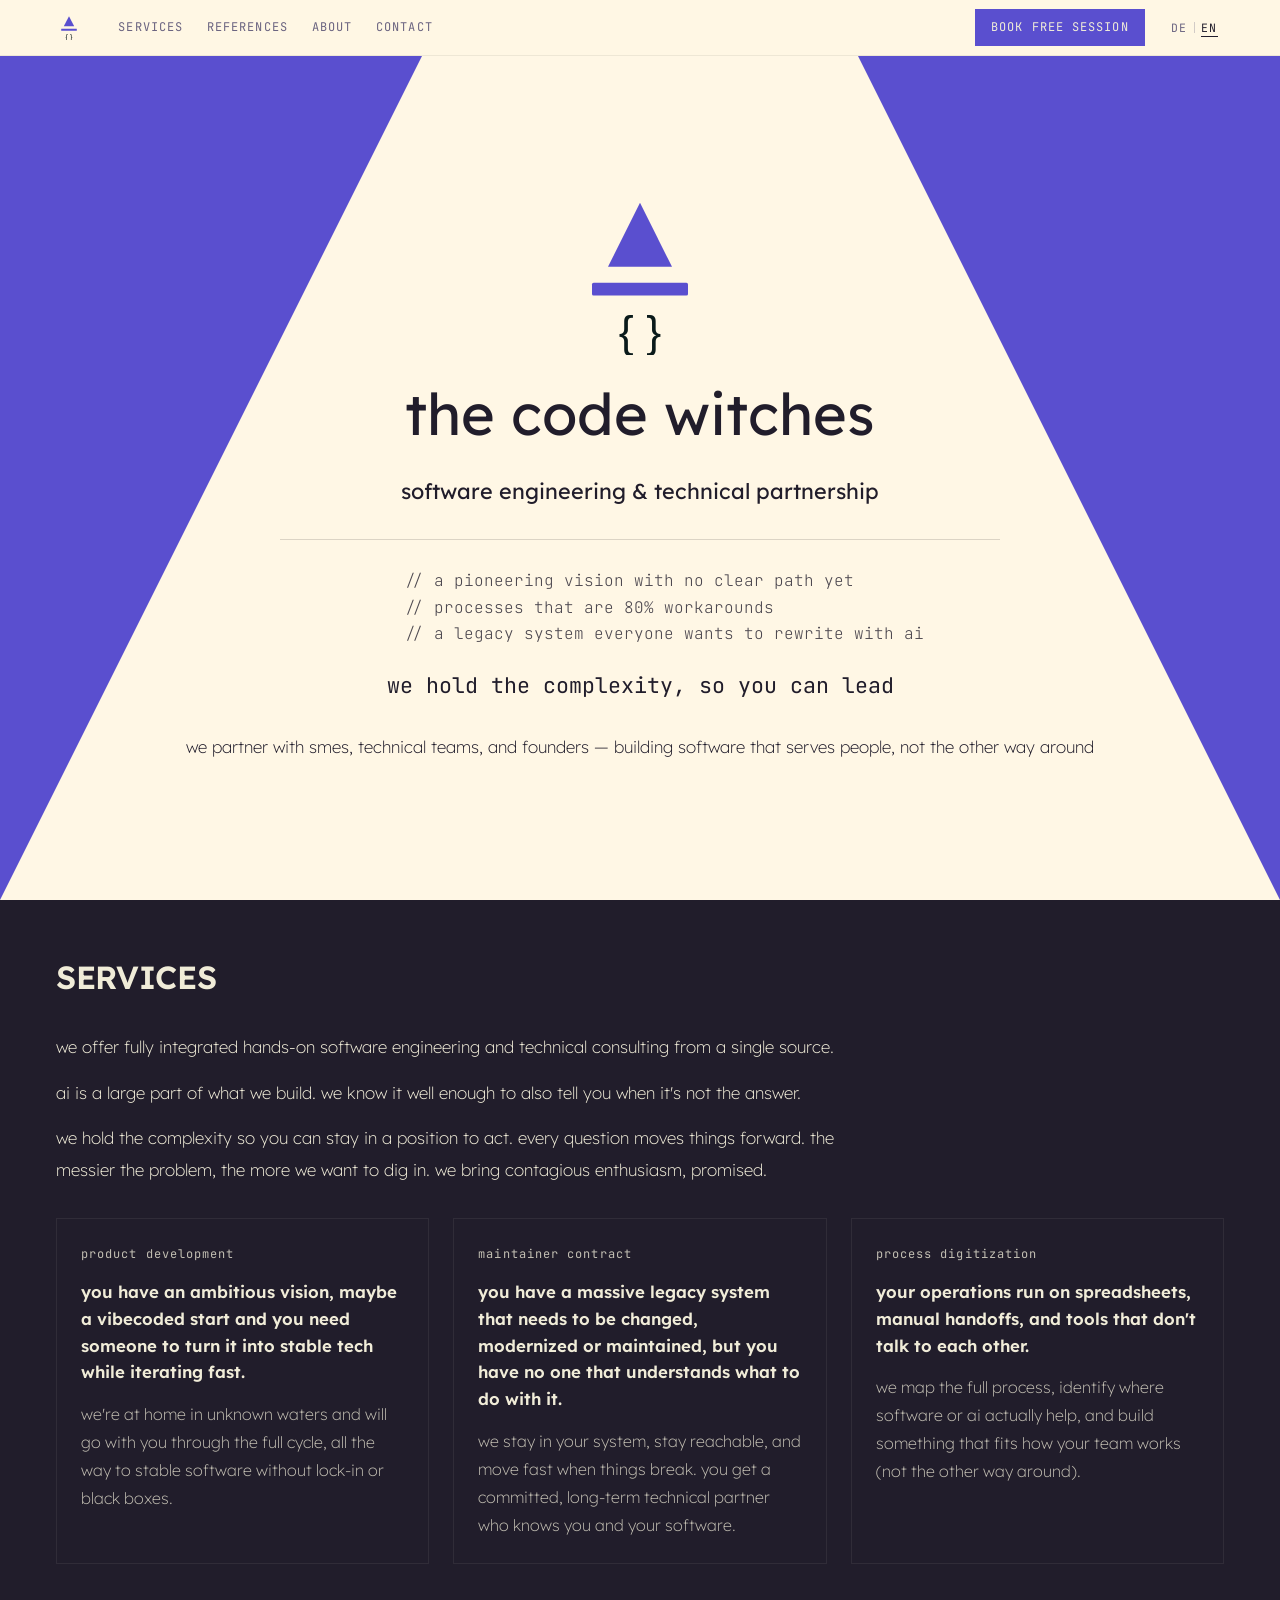
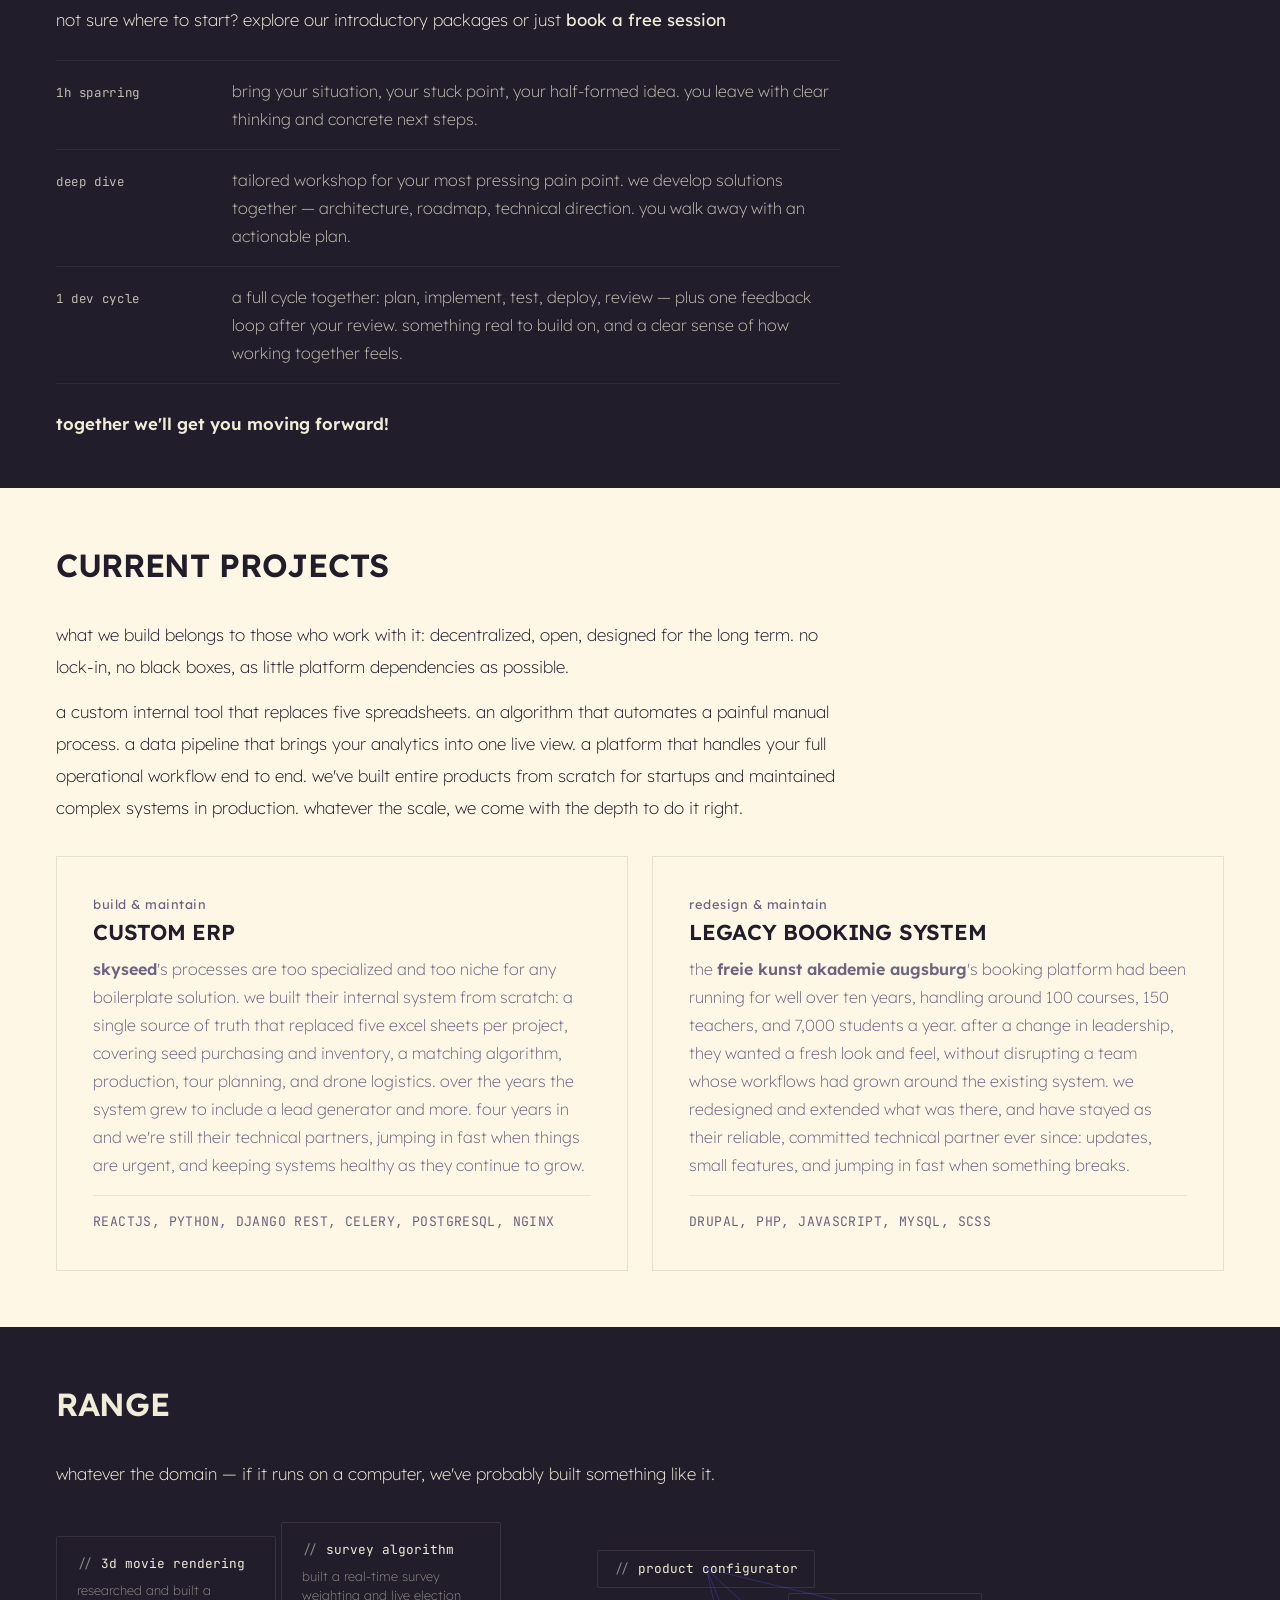
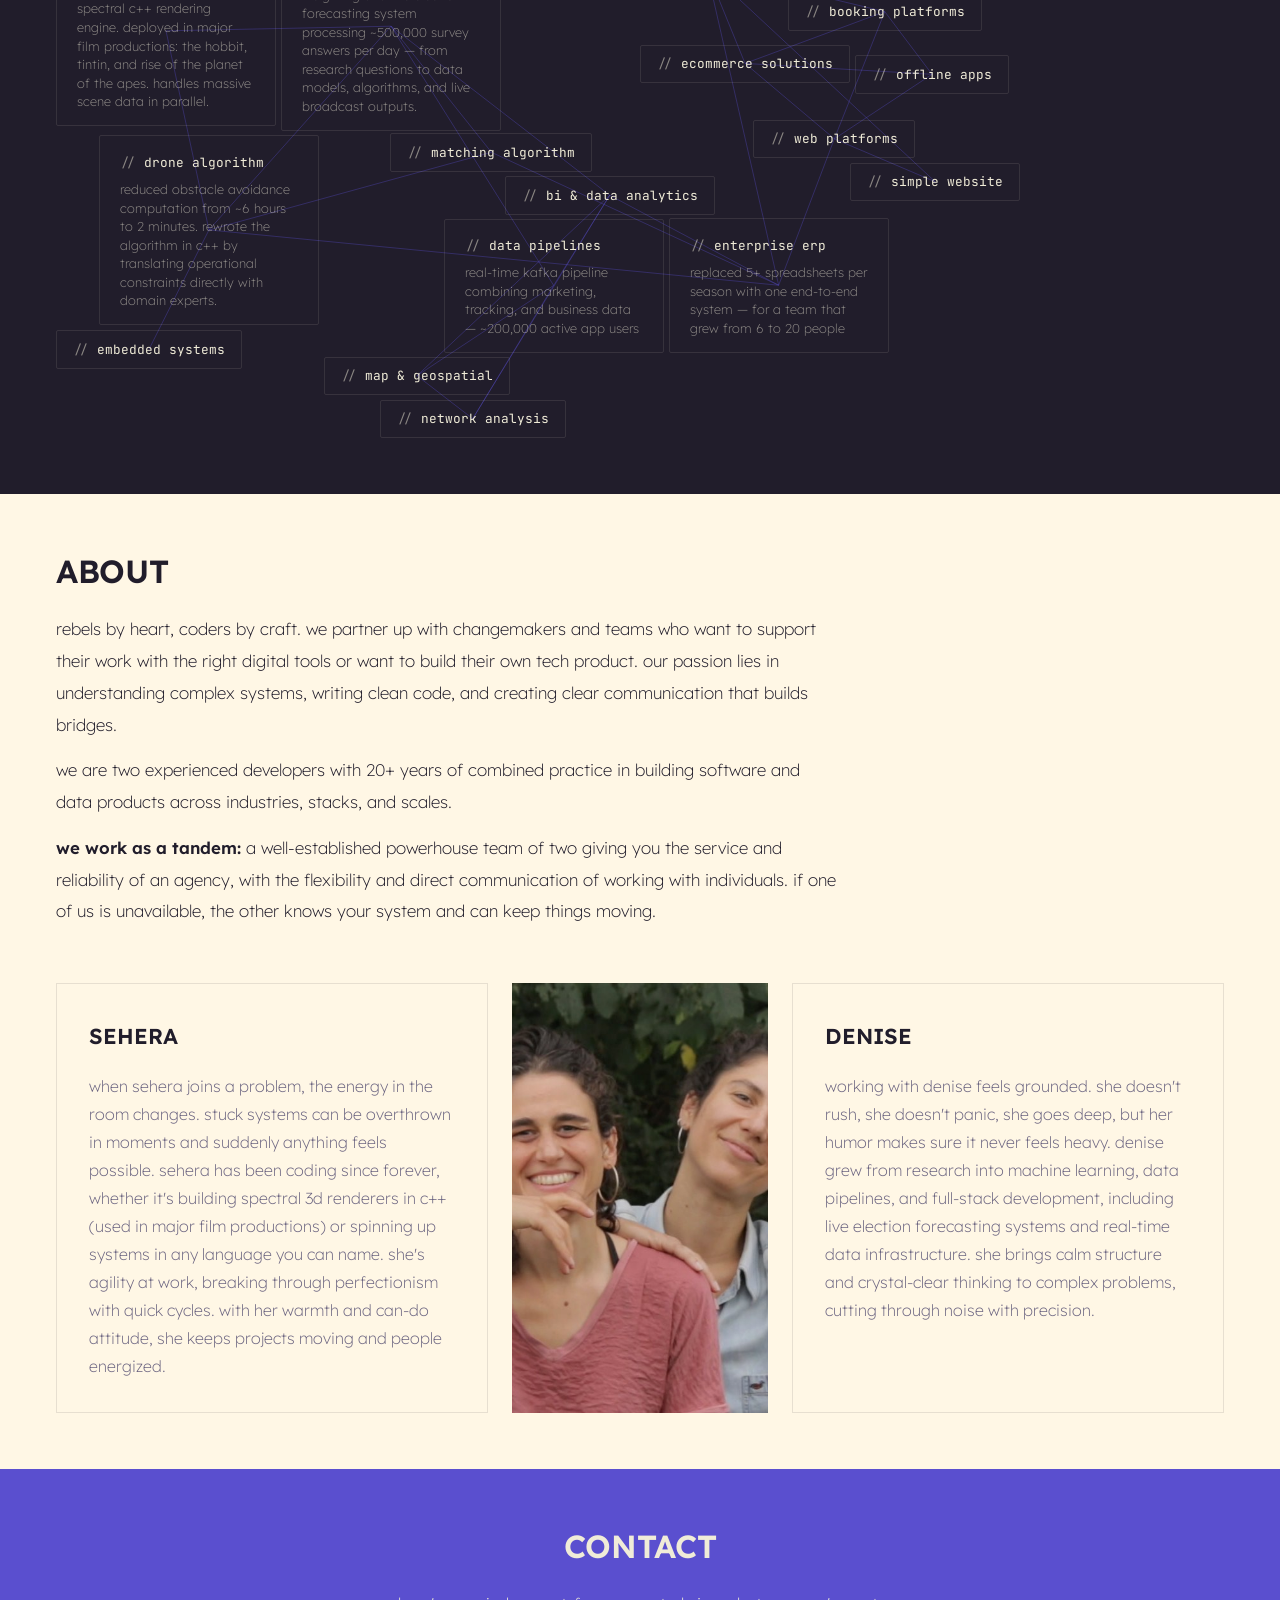
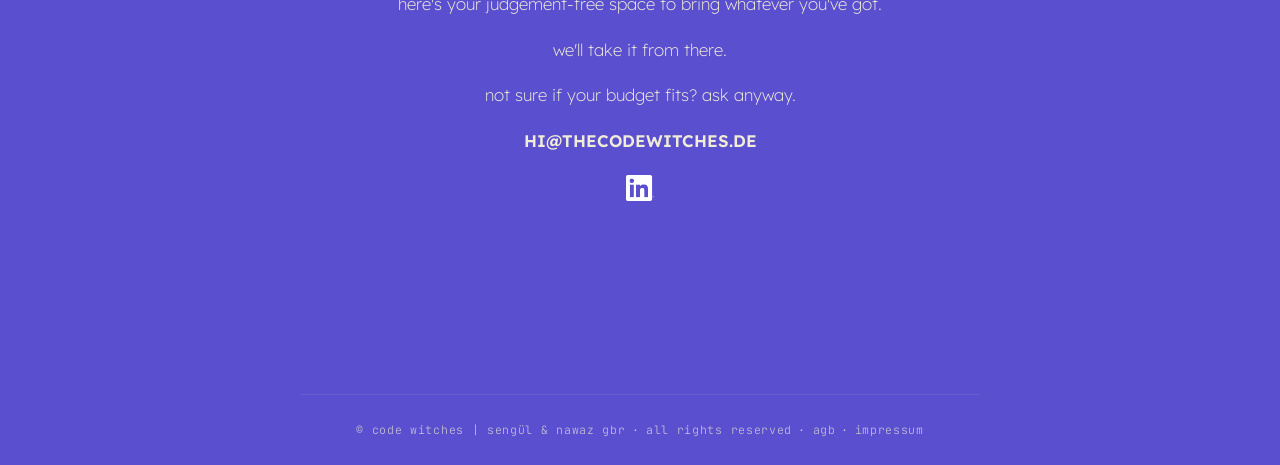
==== commit 810fa1fa: "add "rebels by heart, coders by craft." to about section intro Co-Authored-By: Claude Sonnet 4.6 <no" ====
--- a/index.html
+++ b/index.html
@@ -656,7 +656,7 @@
         <h2 class="section__title" data-i18n="about.title">about</h2>
         <div class="content">
           <p data-i18n="about.p1">
-            We partner up with changemakers and teams who want to support their
+            rebels by heart, coders by craft. We partner up with changemakers and teams who want to support their
             work with the right digital tools or want to build their own tech
             product. Our passion lies in understanding complex systems, writing
             clean code, and creating clear communication that builds bridges.
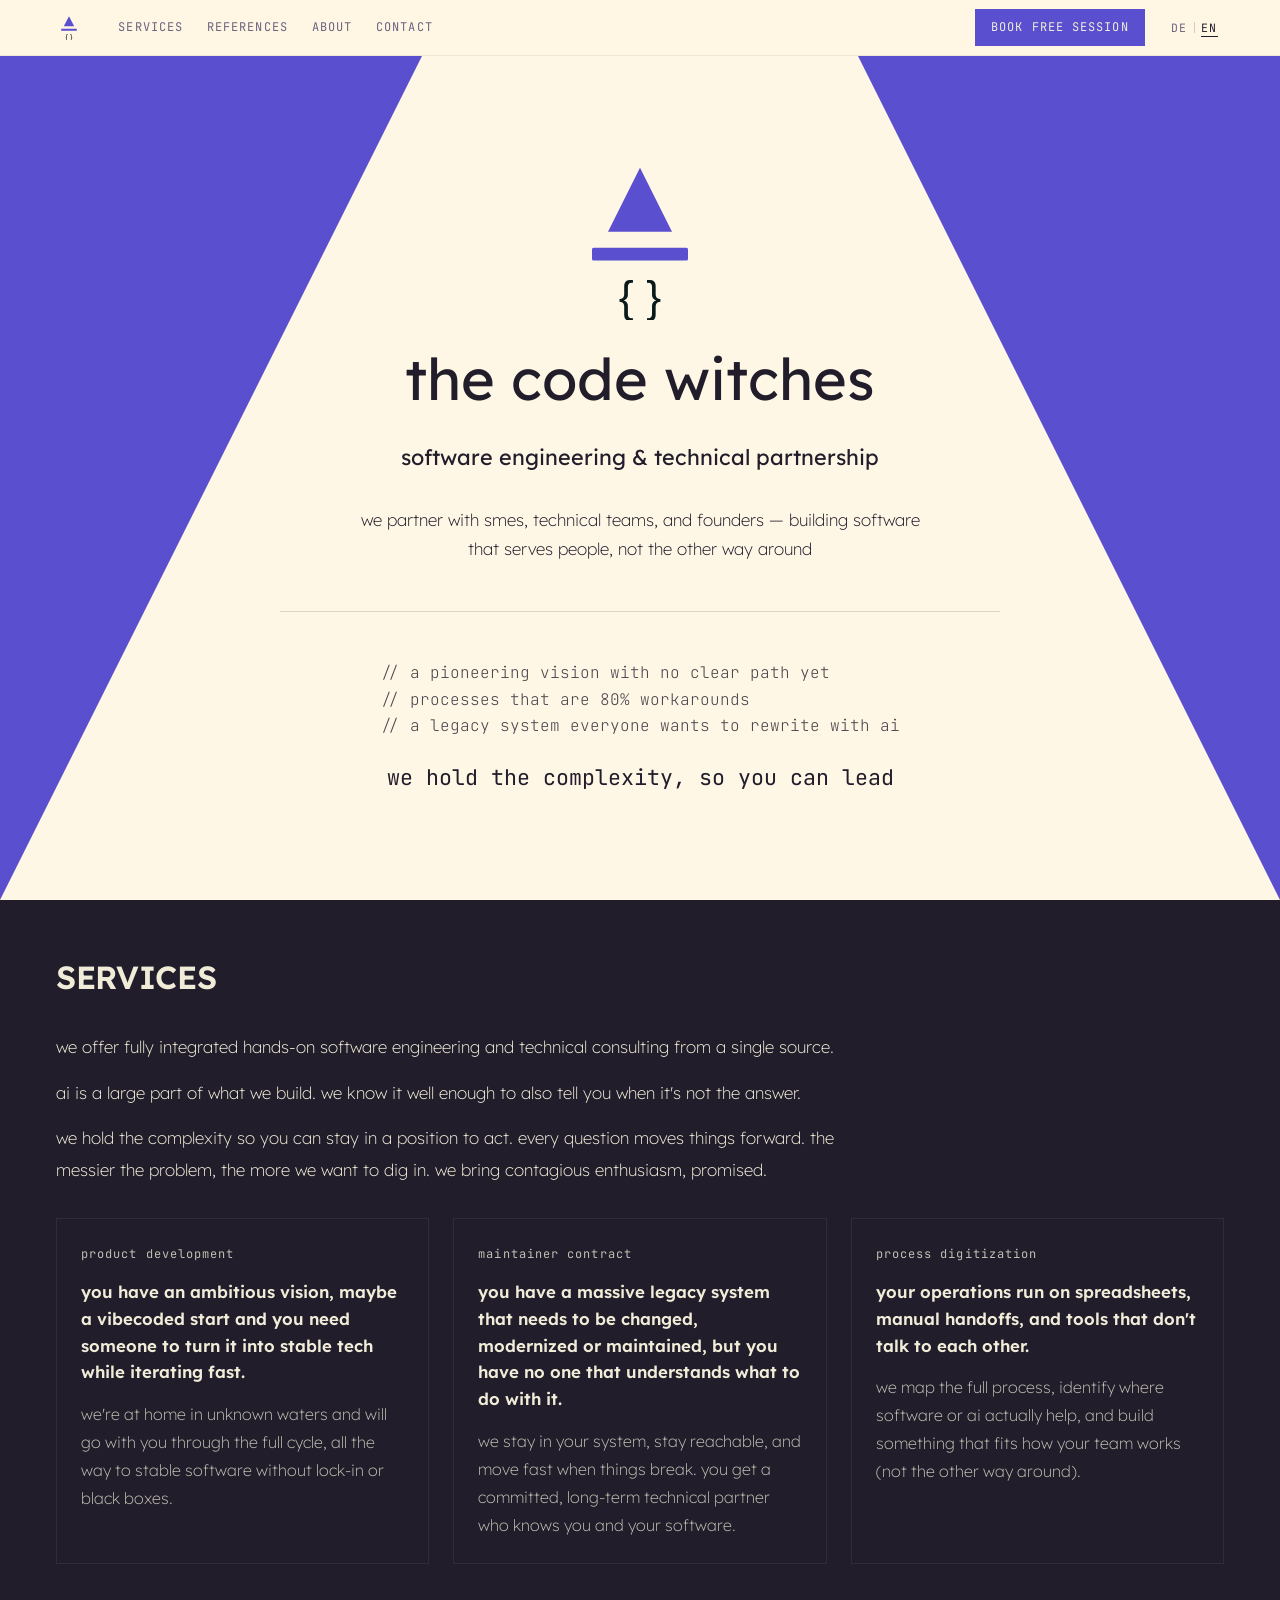
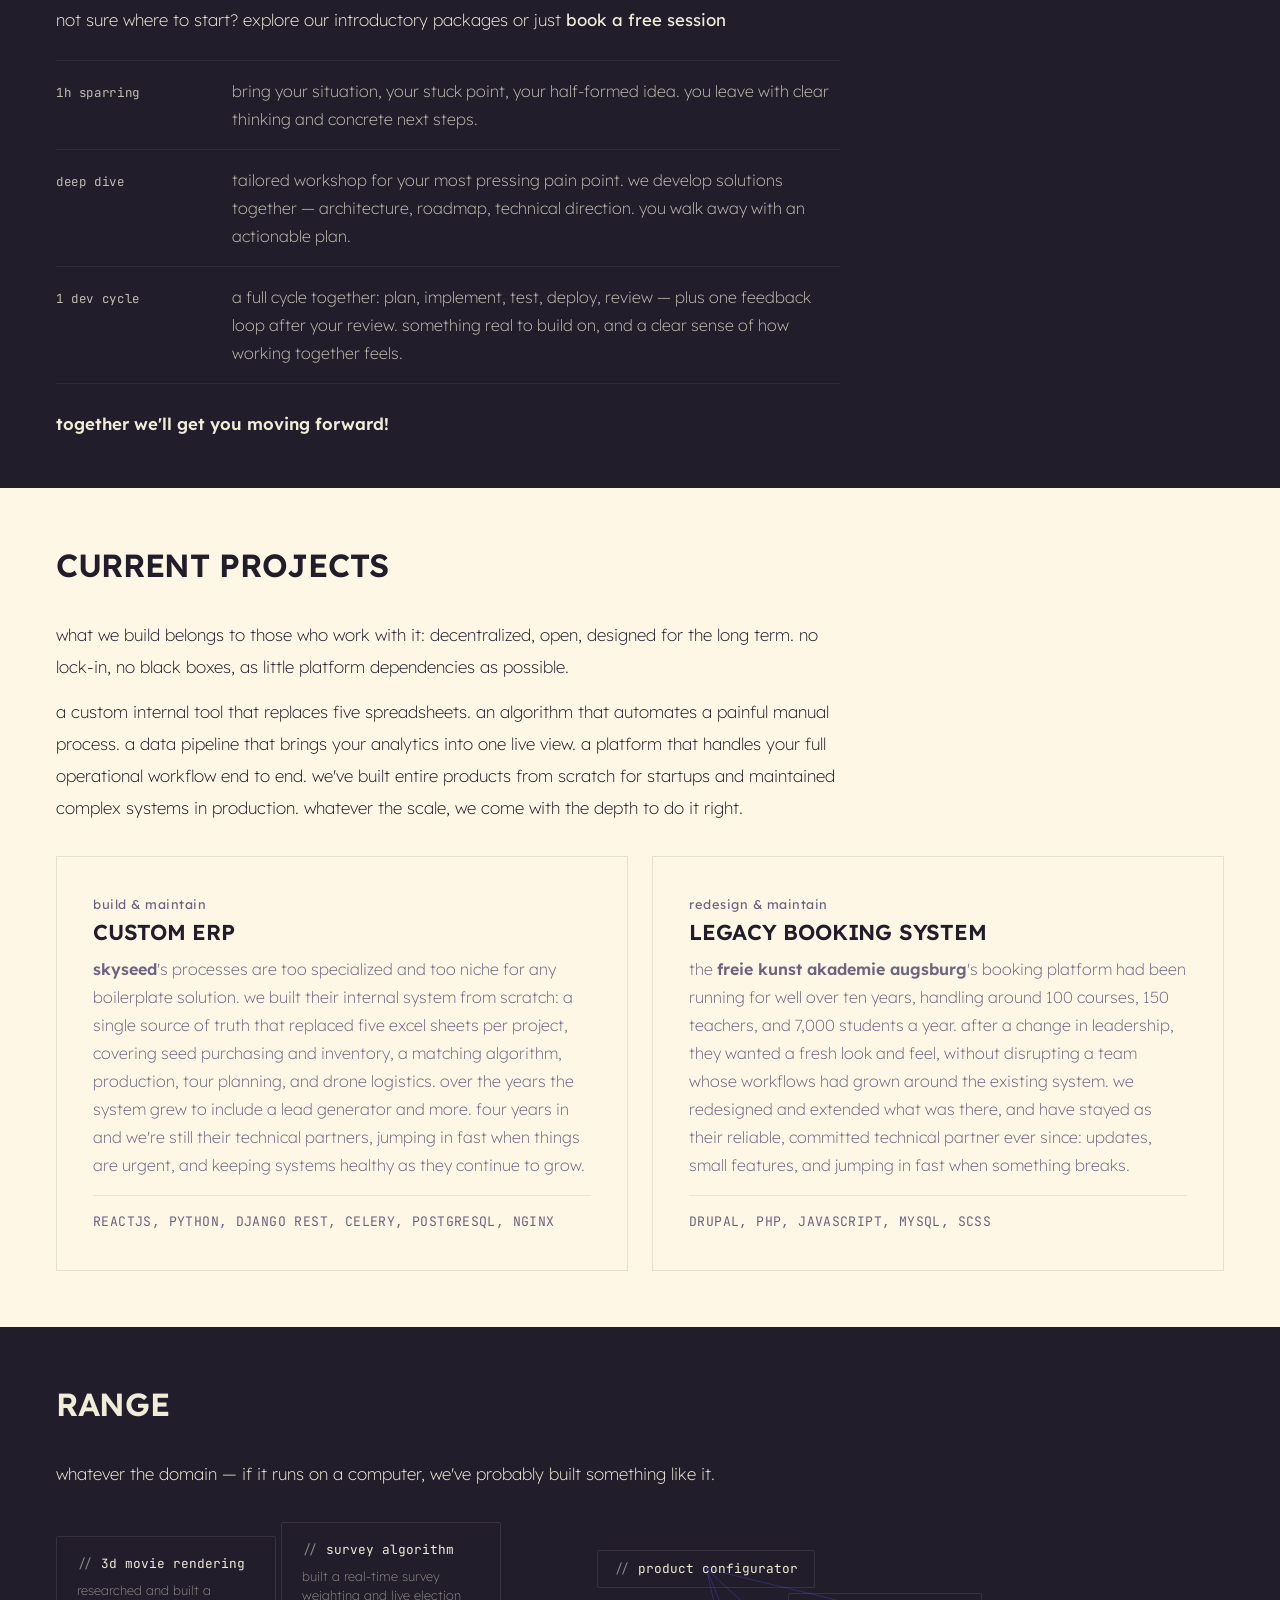
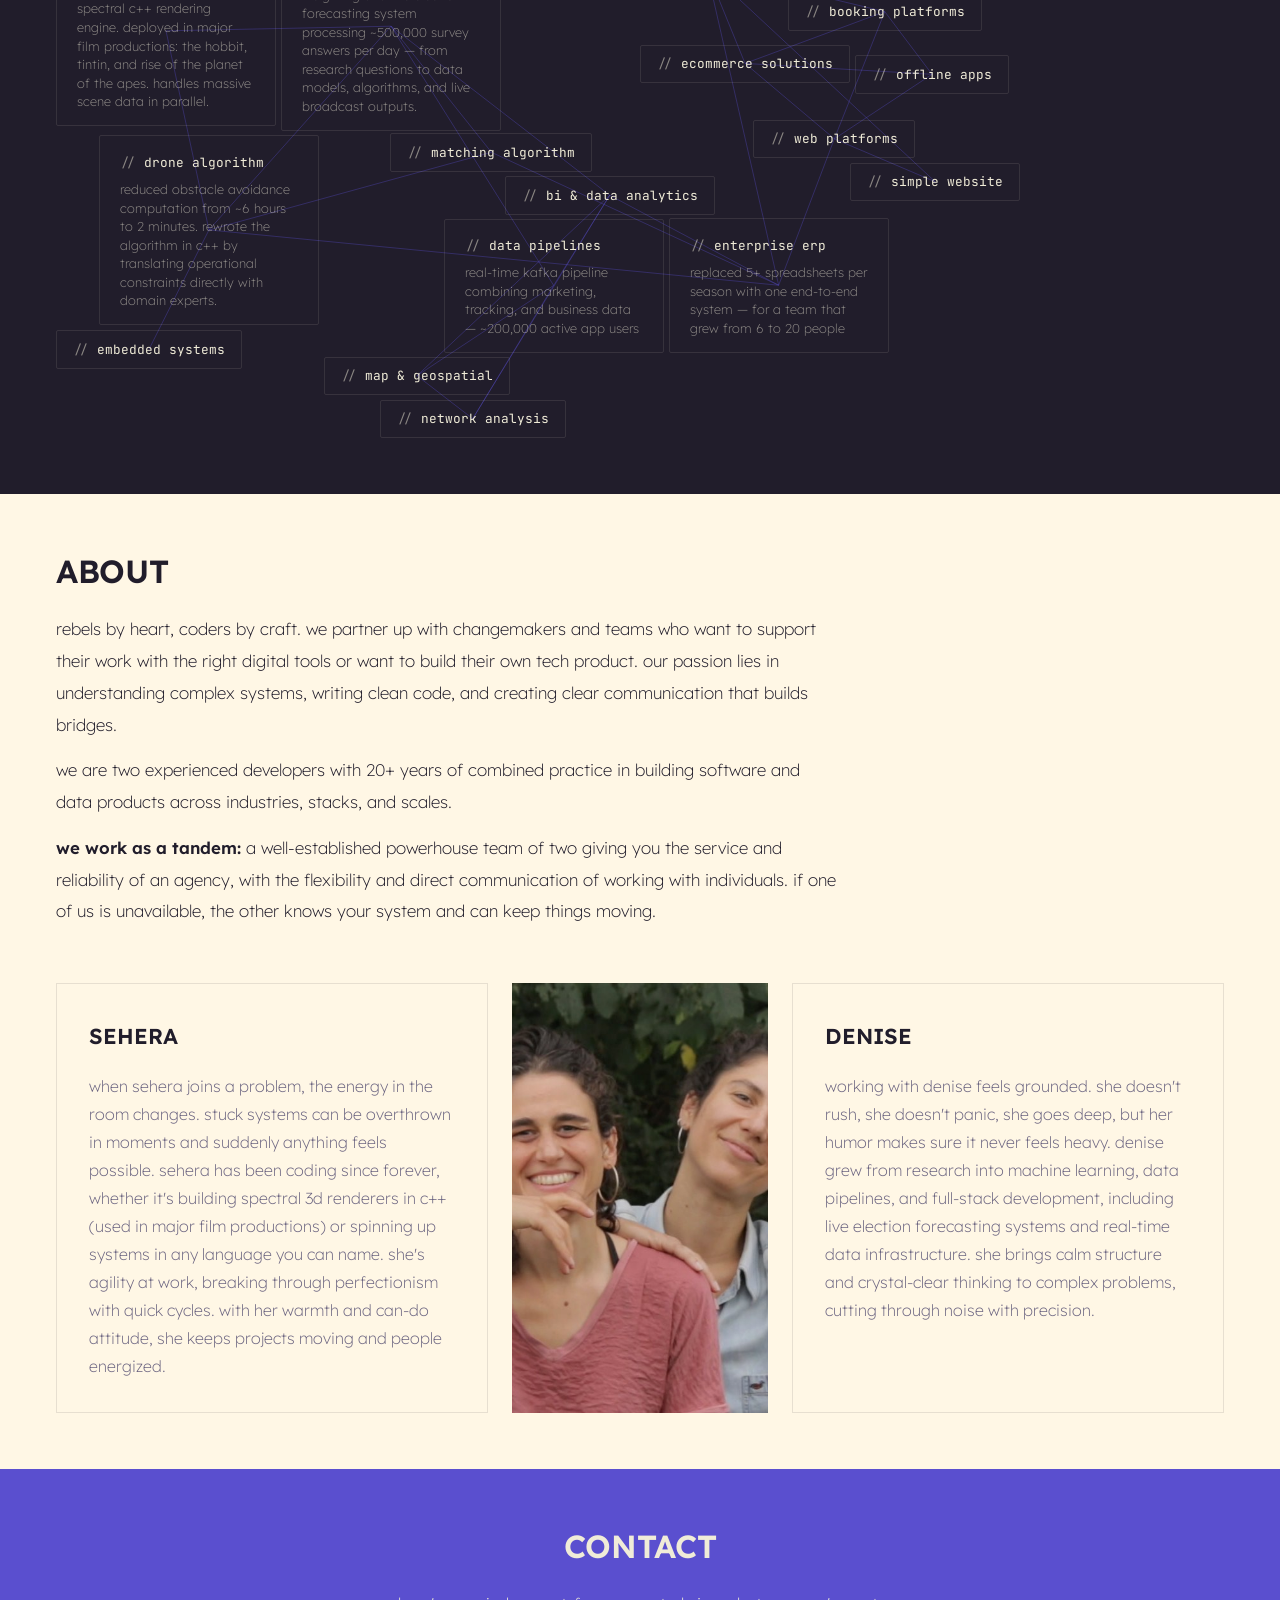
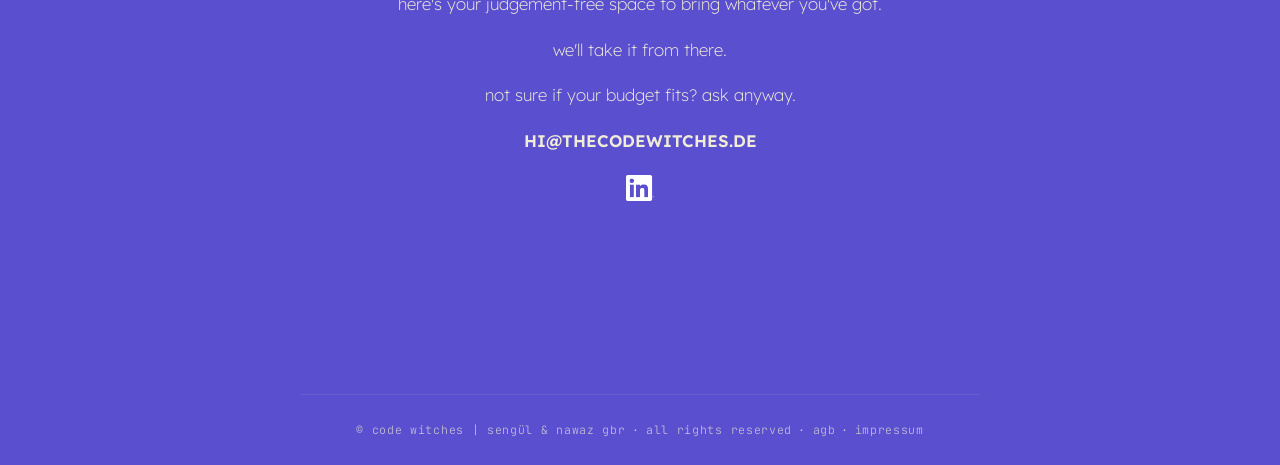
==== commit fc64965d: "hero: move audience line above separator, responsive layout tweaks - move hero__audience above the h" ====
--- a/index.html
+++ b/index.html
@@ -74,6 +74,10 @@
           <p class="hero__tagline" data-i18n="hero.tagline">
             we hold the complexity, so you can lead
           </p>
+          <p class="hero__audience" data-i18n="hero.audience">
+            we partner with smes, technical teams, and founders —<br class="hero__audience-break" /> building
+            software that serves people, not the other way around
+          </p>
           <hr class="hero__sep" />
           <div class="hero__poem">
             <div class="hero__poem__lines">
@@ -89,10 +93,6 @@
               we hold the complexity, so you can lead
             </p>
           </div>
-          <p class="hero__audience" data-i18n="hero.audience">
-            we partner with smes, technical teams, and founders — building
-            software that serves people, not the other way around
-          </p>
         </div>
       </section>
 
--- a/styles/hero.css
+++ b/styles/hero.css
@@ -70,7 +70,7 @@
   border: none;
   border-top: 1px solid rgba(21, 16, 19, 0.15);
   width: 100%;
-  margin: 0;
+  margin: 1.25rem 0;
 }
 
 .hero__tagline {
@@ -92,7 +92,7 @@
   text-align: left;
   width: fit-content;
   margin: 0 auto;
-  transform: translateX(1.5rem);
+
 }
 
 .hero__poem p {
@@ -133,6 +133,27 @@
   white-space: nowrap;
 }
 
+.hero__audience-break {
+  display: none;
+}
+
+@media (max-width: 1450px) {
+  .hero__audience {
+    white-space: normal;
+    max-width: 80%;
+  }
+
+  .hero__audience-break {
+    display: inline;
+  }
+}
+
+@media (max-width: 700px) {
+  .hero__audience {
+    max-width: none;
+  }
+}
+
 /* Desktop: preserve 1:2 angle, bottom vertex at lower corners */
 @media (min-width: 993px) {
   .section__hero::before,
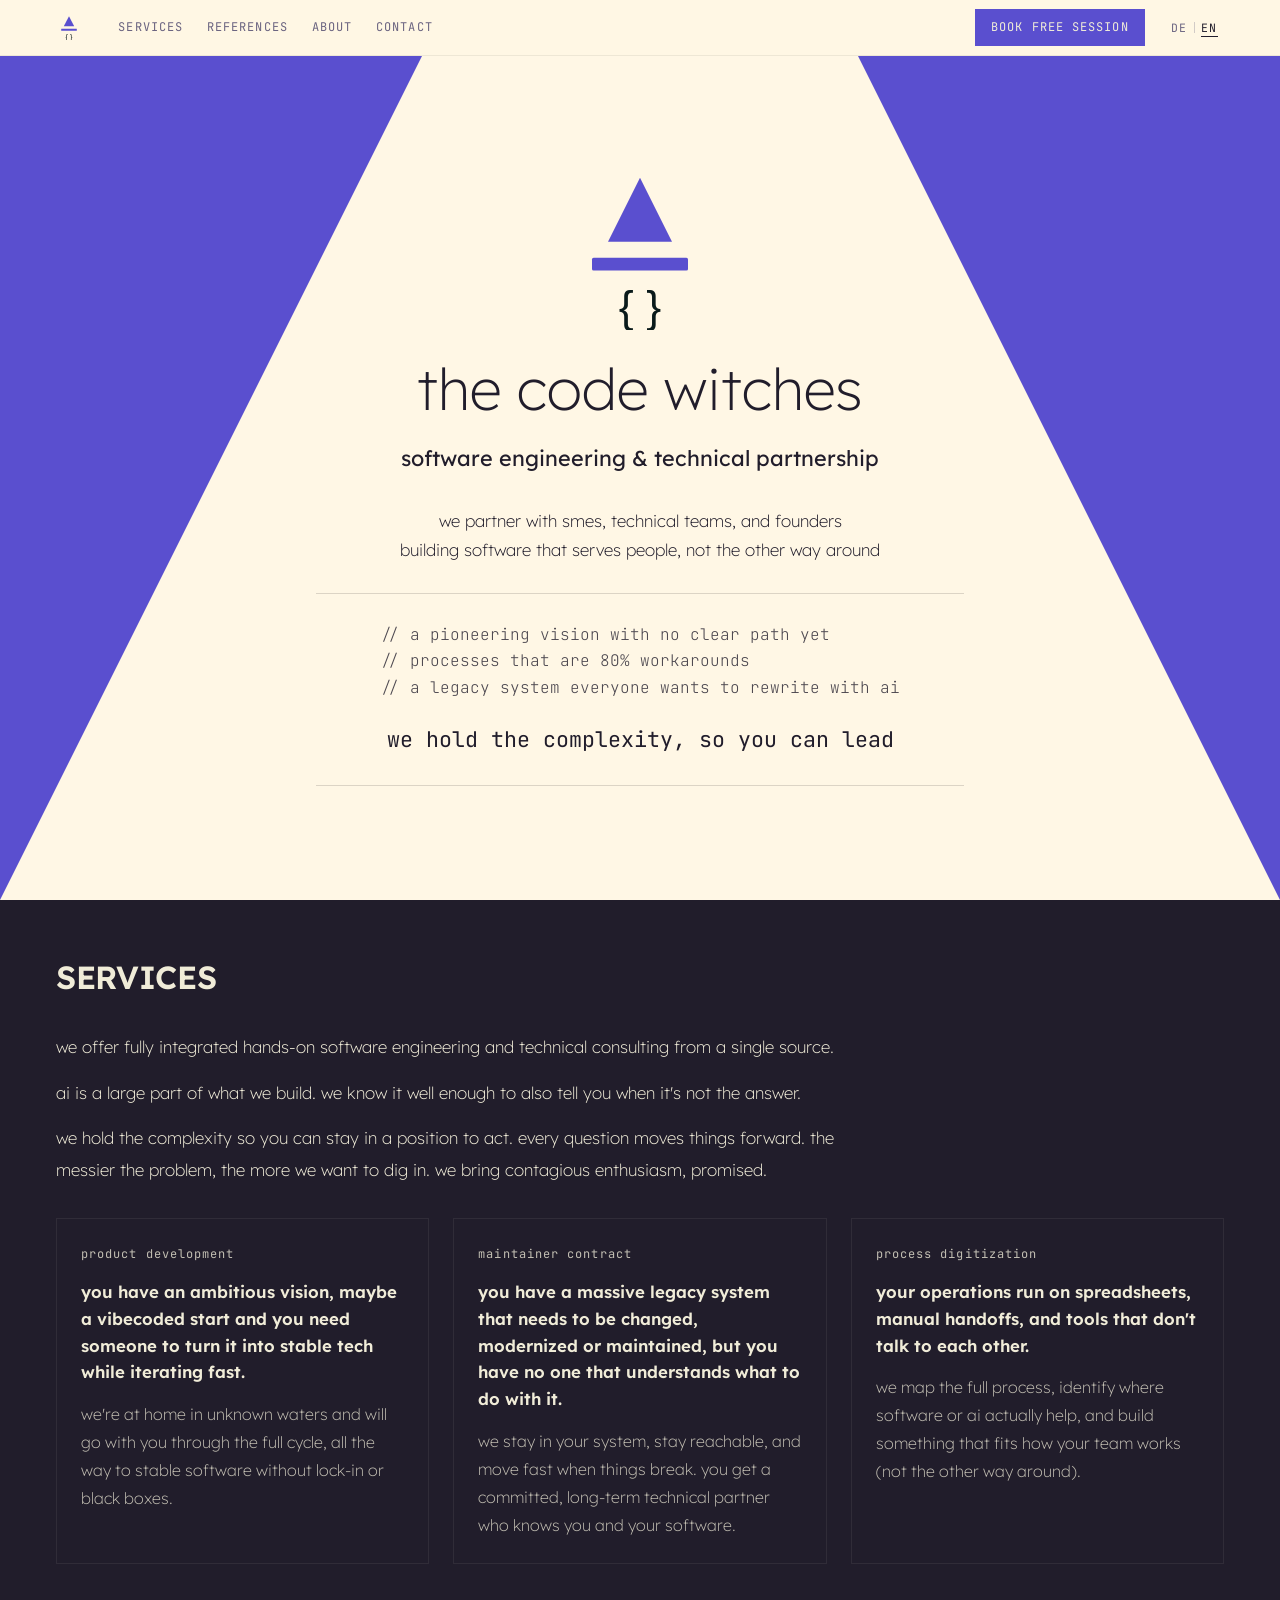
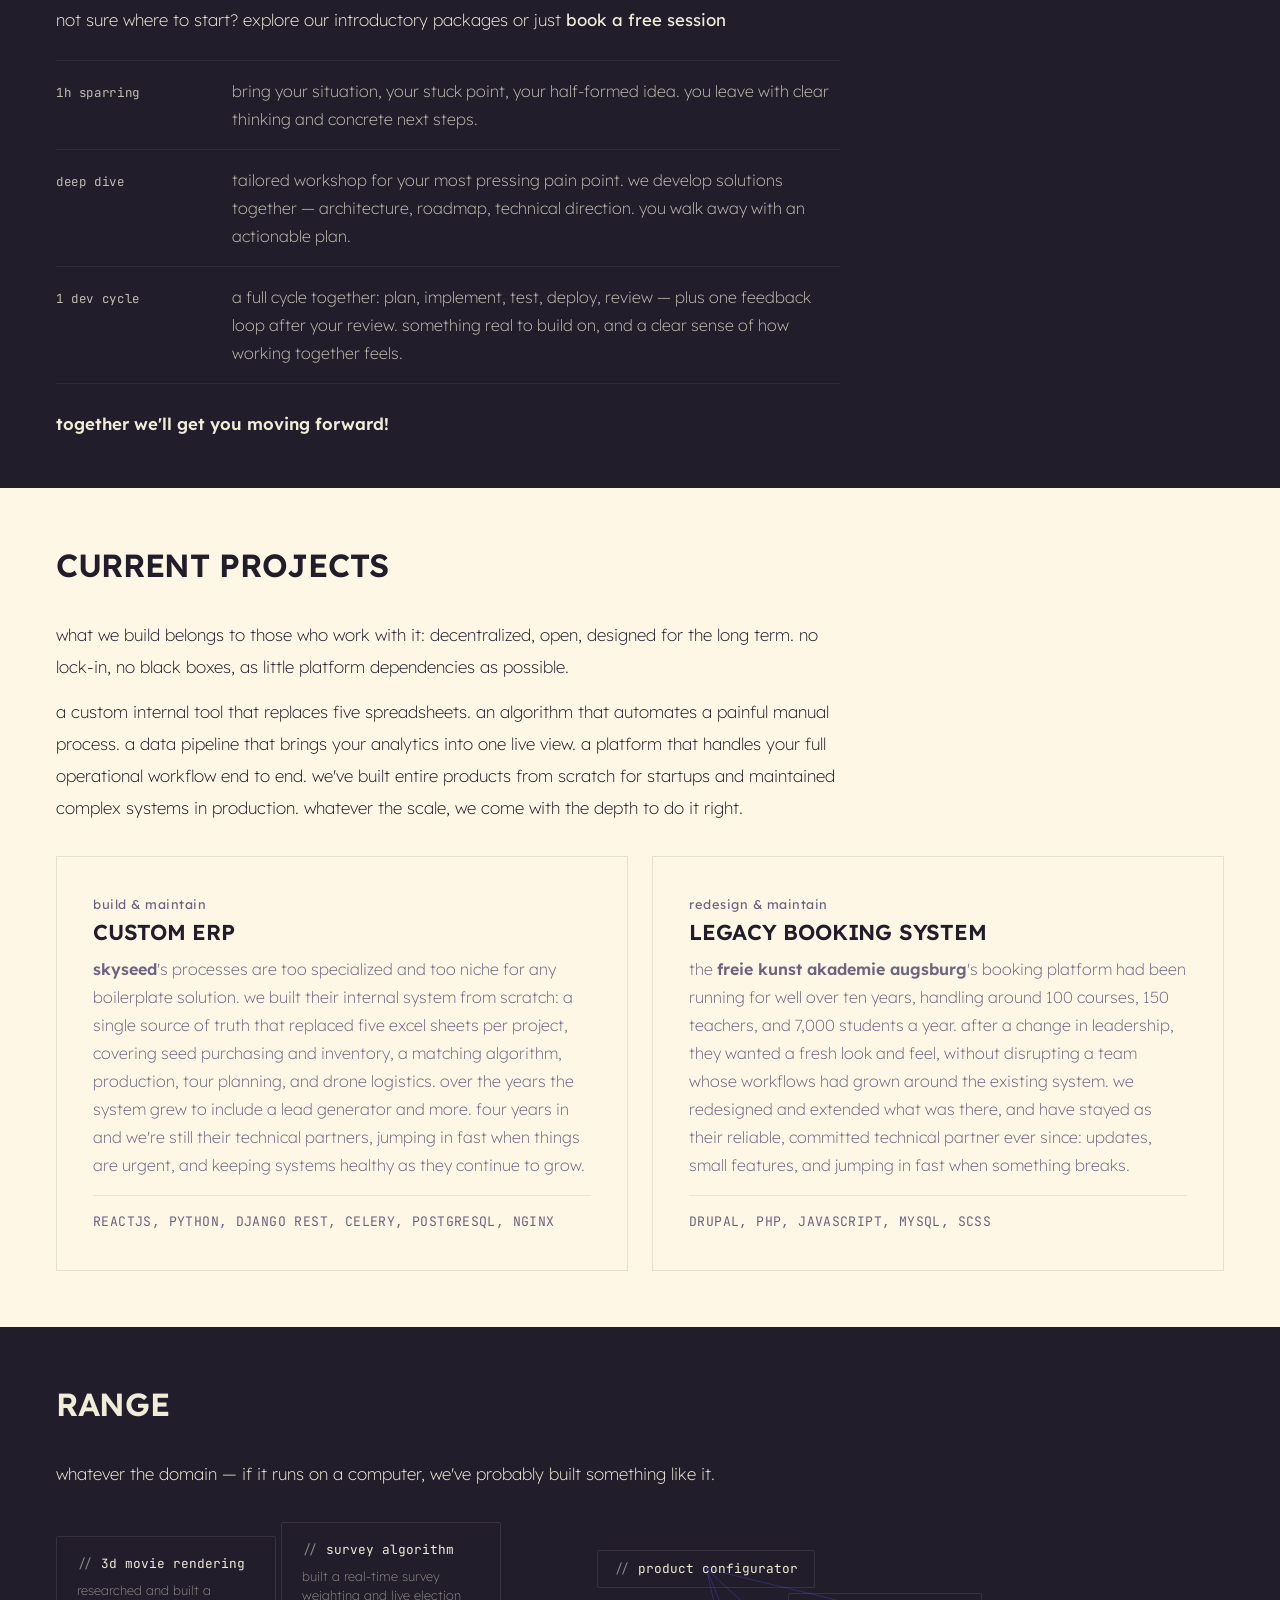
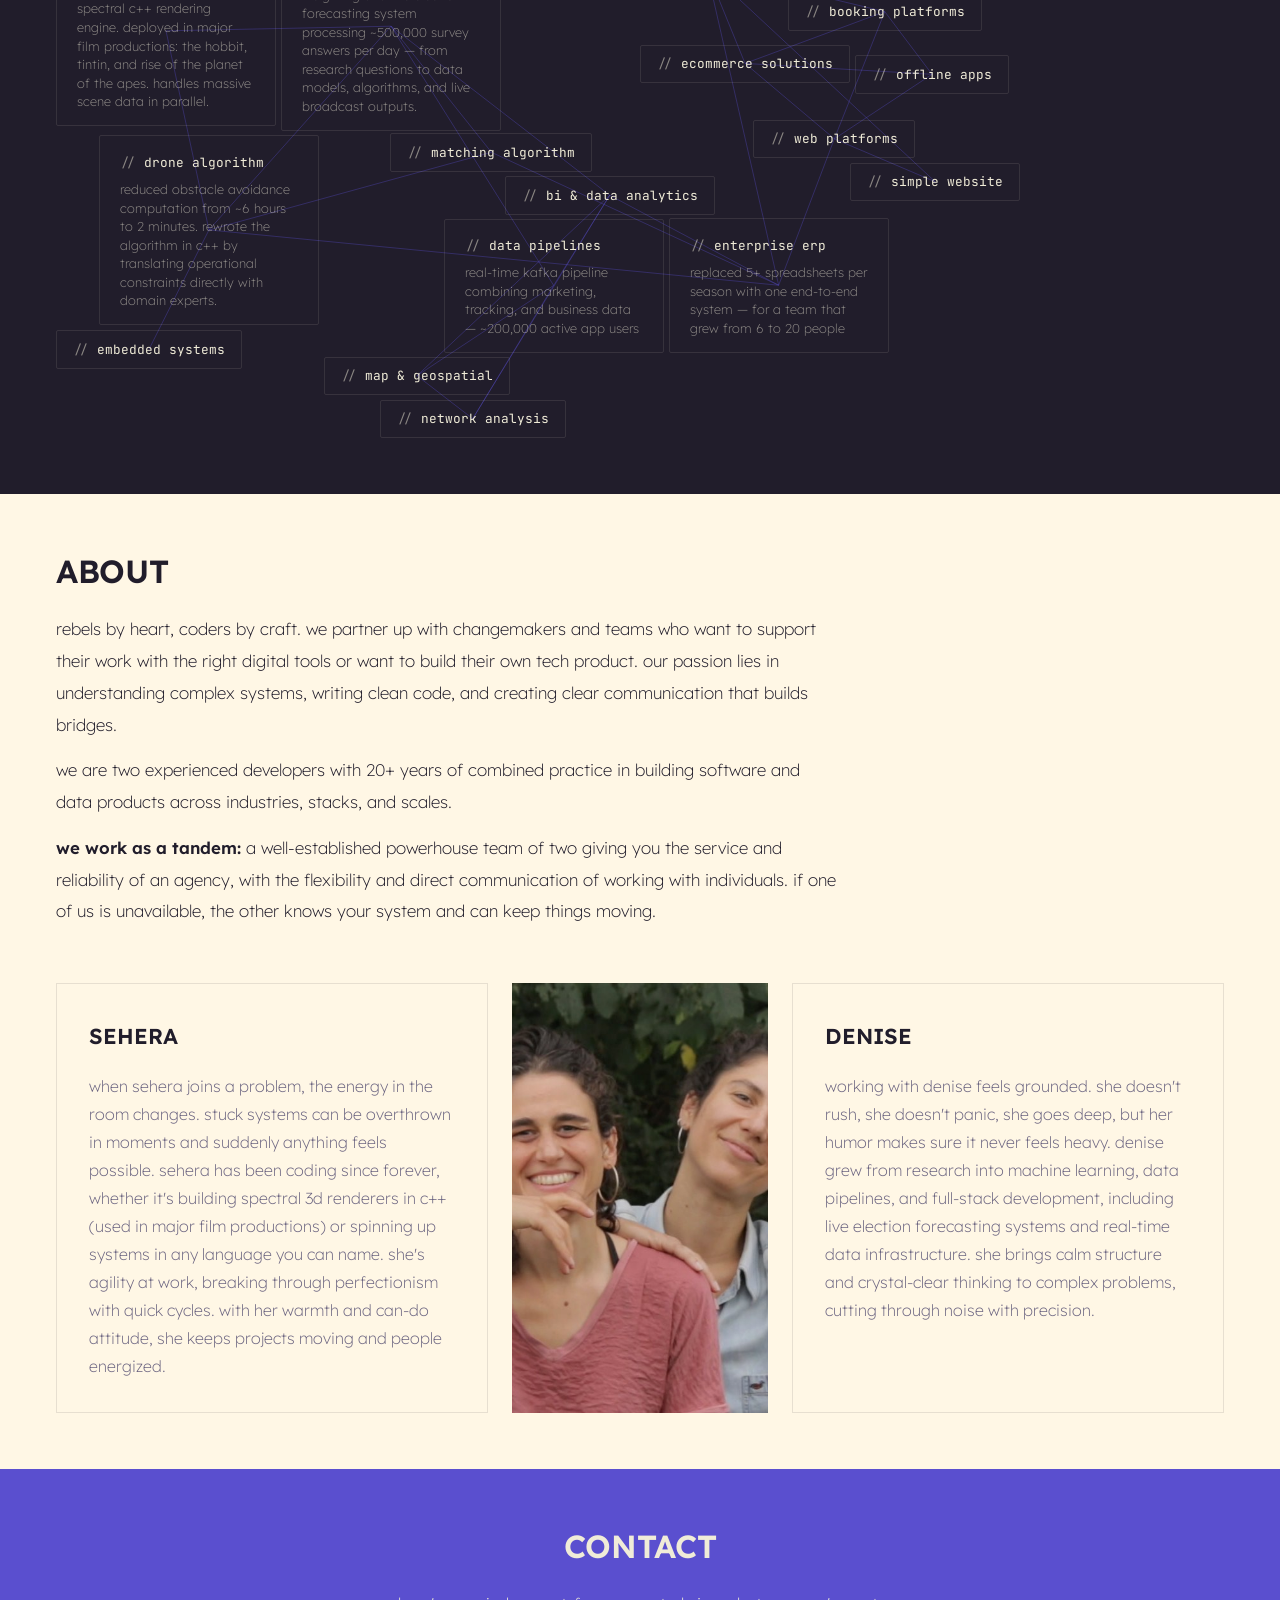
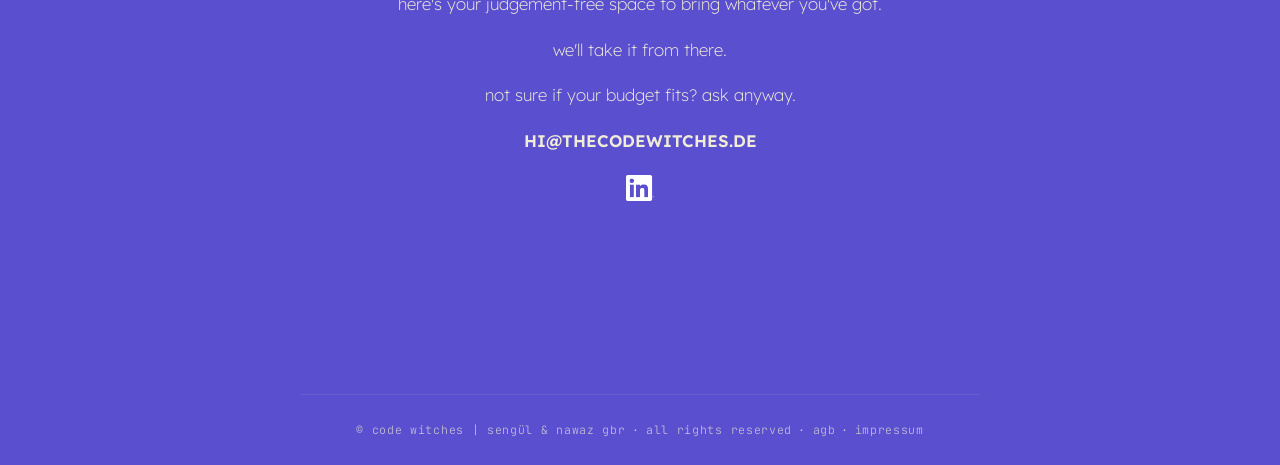
==== commit aeb75adf: "hero: sleekness tweaks — lighter title weight, refined separators, audience line break - Title font-" ====
--- a/index.html
+++ b/index.html
@@ -72,27 +72,28 @@
           />
           <h1 class="hero__title">the code witches</h1>
           <p class="hero__tagline" data-i18n="hero.tagline">
-            we hold the complexity, so you can lead
+            Software engineering &amp; technical partnership
           </p>
           <p class="hero__audience" data-i18n="hero.audience">
-            we partner with smes, technical teams, and founders —<br class="hero__audience-break" /> building
+            we partner with smes, technical teams, and founders<br>building
             software that serves people, not the other way around
           </p>
           <hr class="hero__sep" />
           <div class="hero__poem">
             <div class="hero__poem__lines">
               <p data-i18n="hero.poem1">
-                a pioneering vision with no clear path yet
+                A pioneering vision with no clear path yet
               </p>
-              <p data-i18n="hero.poem2">processes that are 80% workarounds</p>
+              <p data-i18n="hero.poem2">Processes that are 80% workarounds</p>
               <p data-i18n="hero.poem3">
-                A legacy system that everyone wants to rewrite with AI.
+                A legacy system everyone wants to rewrite with AI
               </p>
             </div>
             <p class="hero__punchline" data-i18n="hero.poem4">
               we hold the complexity, so you can lead
             </p>
           </div>
+          <hr class="hero__sep" />
         </div>
       </section>
 
--- a/styles/hero.css
+++ b/styles/hero.css
@@ -60,17 +60,17 @@
 
 .hero__title {
   font-size: clamp(3.5rem, 4.5vw, 4.5rem);
-  font-weight: var(--font-weight-normal);
+  font-weight: var(--font-weight-light);
   color: var(--text);
-  margin: 0;
+  margin: 0 0 -0.5rem;
   line-height: 1.05;
 }
 
 .hero__sep {
   border: none;
   border-top: 1px solid rgba(21, 16, 19, 0.15);
-  width: 100%;
-  margin: 1.25rem 0;
+  width: 90%;
+  margin: 0;
 }
 
 .hero__tagline {
@@ -130,28 +130,6 @@
   font-weight: var(--font-weight-light);
   line-height: 1.75;
   margin: 0;
-  white-space: nowrap;
-}
-
-.hero__audience-break {
-  display: none;
-}
-
-@media (max-width: 1450px) {
-  .hero__audience {
-    white-space: normal;
-    max-width: 80%;
-  }
-
-  .hero__audience-break {
-    display: inline;
-  }
-}
-
-@media (max-width: 700px) {
-  .hero__audience {
-    max-width: none;
-  }
 }
 
 /* Desktop: preserve 1:2 angle, bottom vertex at lower corners */
